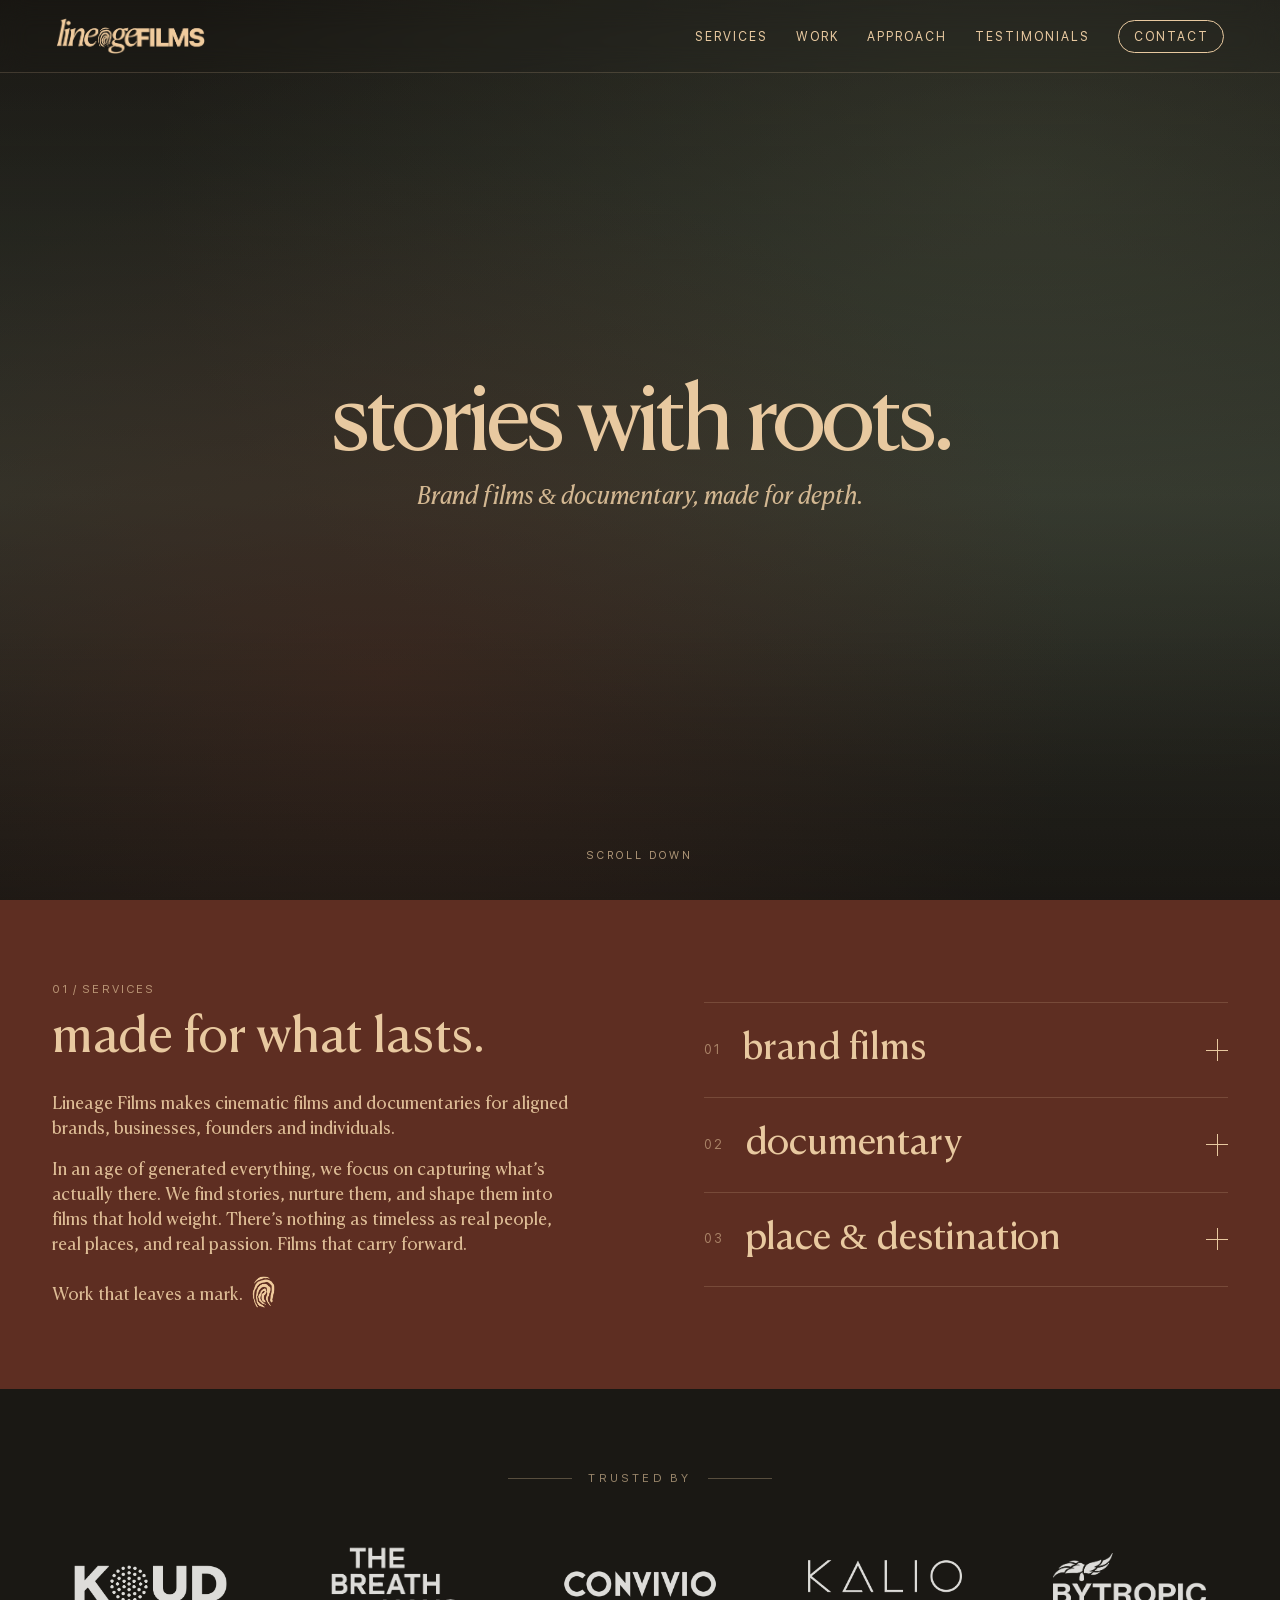
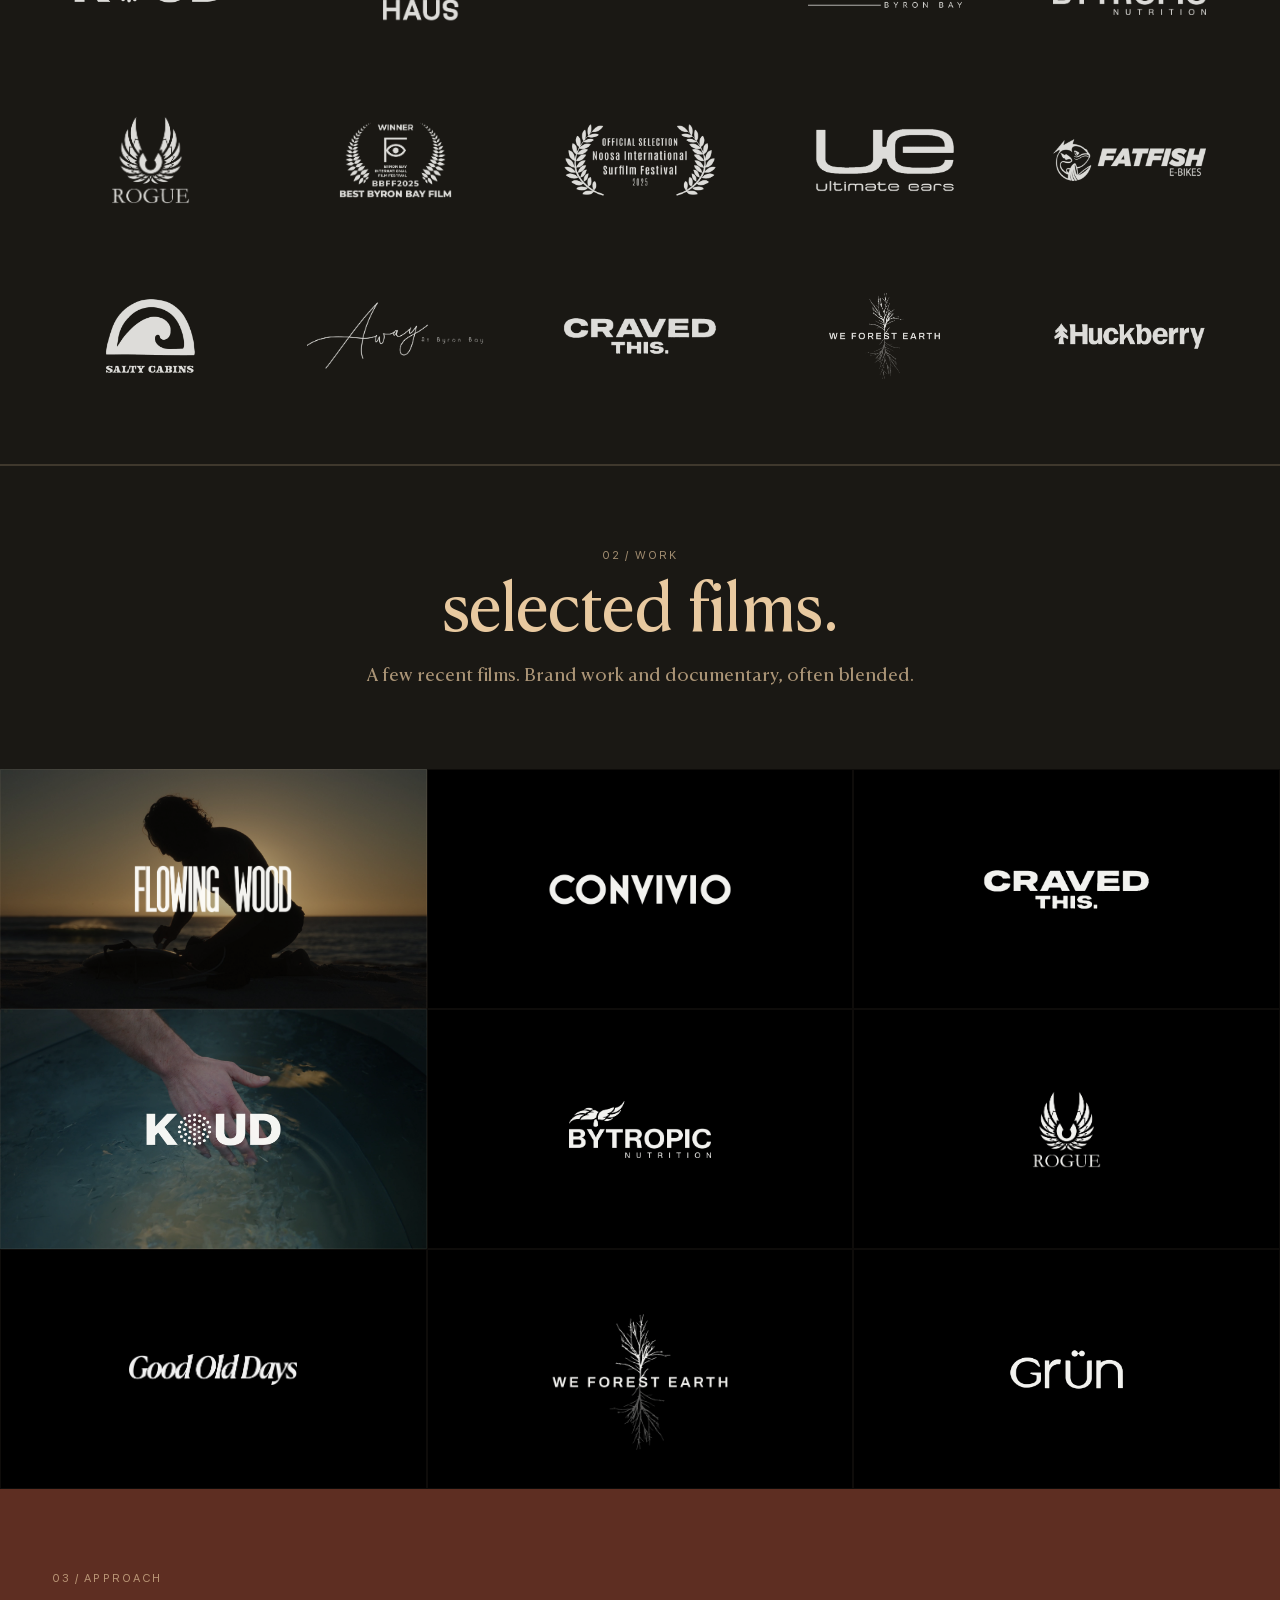
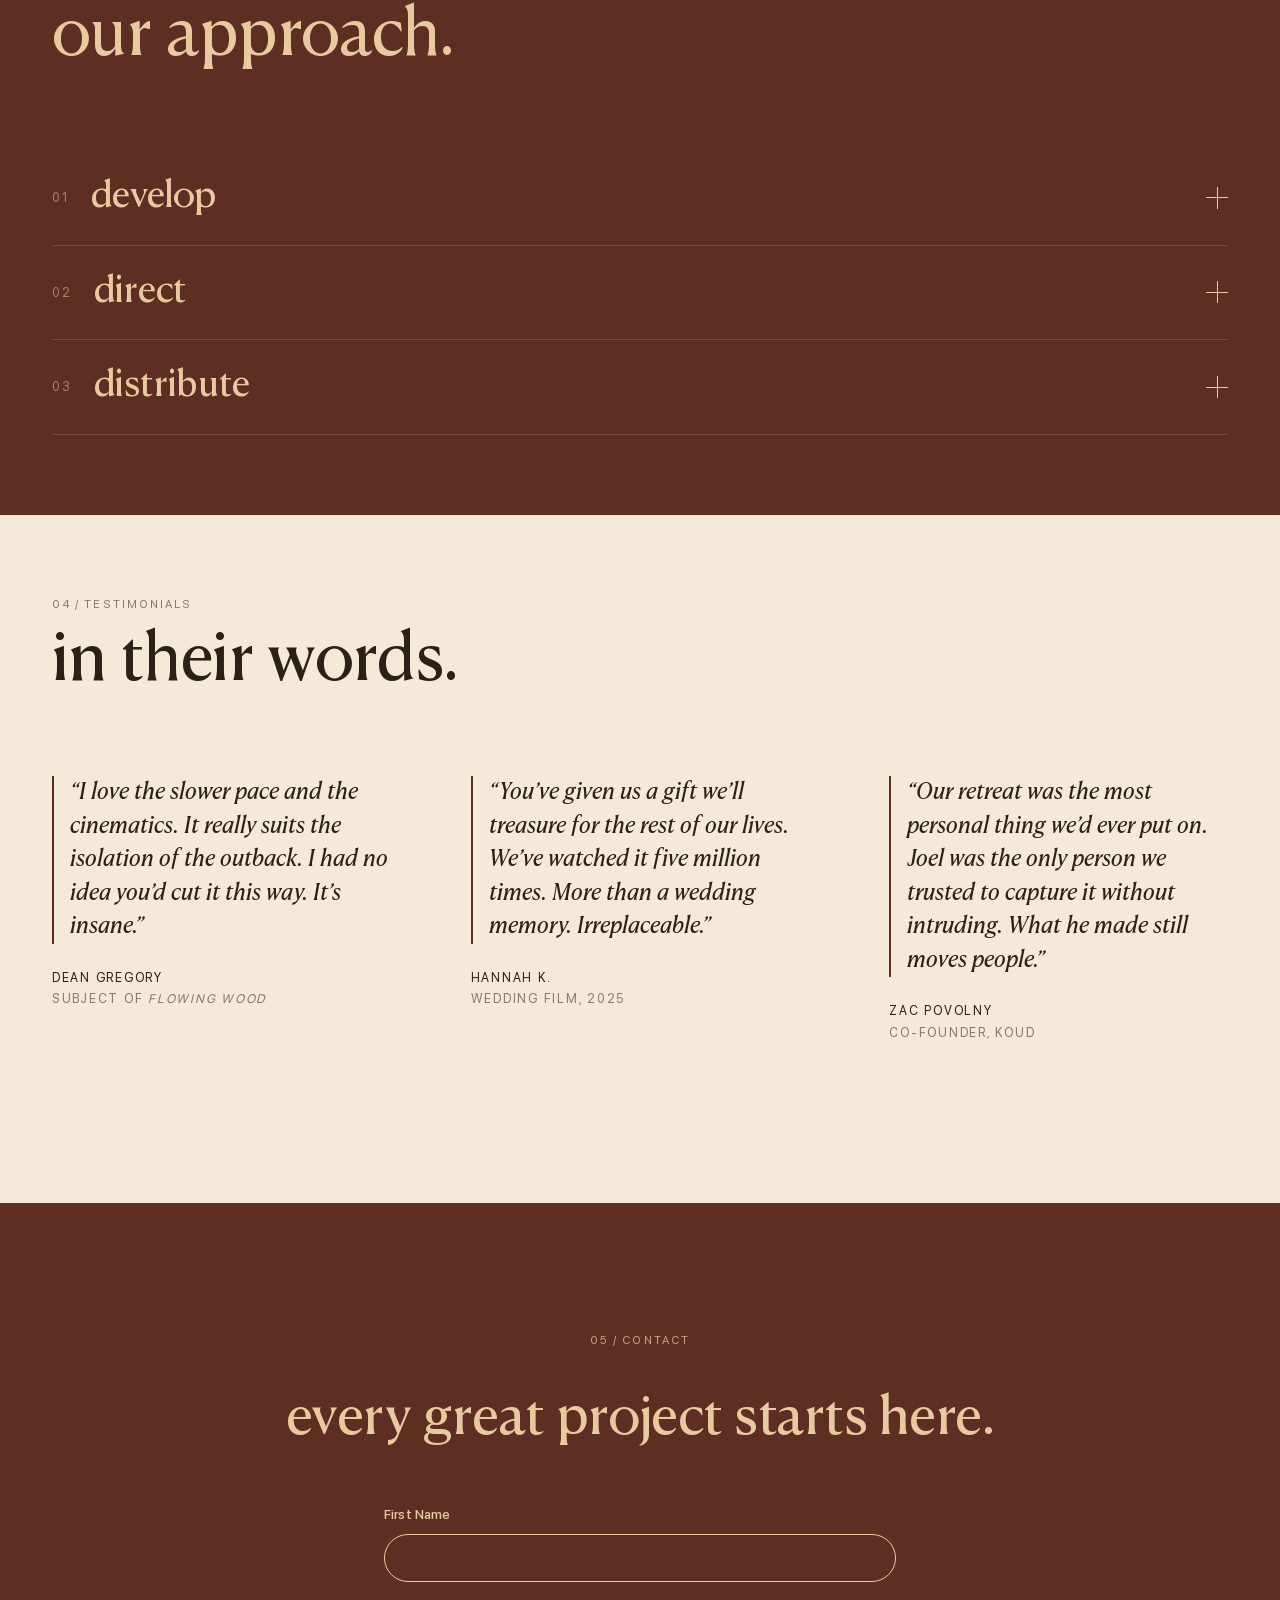
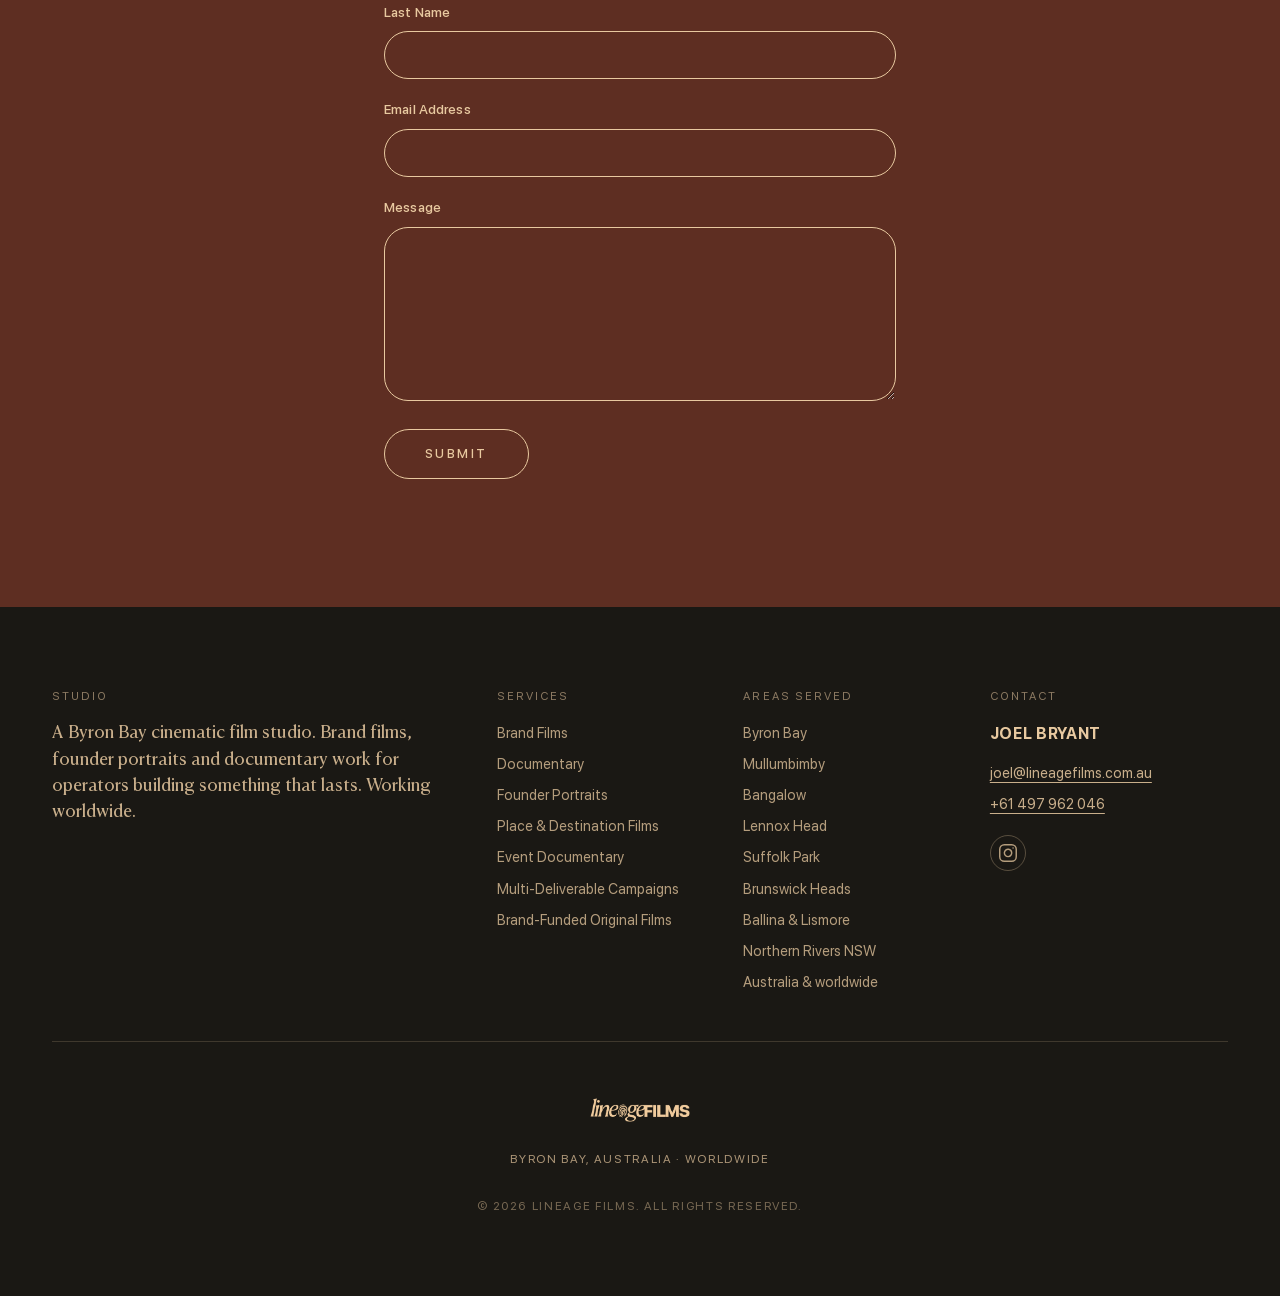
==== index.html @ 49834210 "Mobile: move Trusted band before Testimonials, drop one logo On mobile (<48rem) the Trusted band now" ====
<!doctype html>
<html lang="en">
  <head>
    <meta charset="utf-8" />
    <meta name="viewport" content="width=device-width, initial-scale=1, viewport-fit=cover" />
    <meta name="theme-color" content="#1F2A24" />

    <title>Byron Bay Brand Films &amp; Documentary | Lineage Films</title>
    <meta
      name="description"
      content="Lineage Films is a Byron Bay video production studio and film company crafting cinematic brand films, founder portraits and documentary work. Serving Byron Bay, Mullumbimby, Bangalow, Lennox Head, the Northern Rivers and worldwide."
    />
    <meta
      name="keywords"
      content="Byron Bay videographer, Byron Bay filmmaker, Byron Bay video production, Byron Bay film studio, brand films Byron Bay, documentary Byron Bay, Northern Rivers videographer, founder portrait videographer, cinematic brand films, video production Byron Bay"
    />
    <link rel="canonical" href="https://lineagefilms.com.au/" />

    <!-- Open Graph / social -->
    <meta property="og:type" content="website" />
    <meta property="og:site_name" content="Lineage Films" />
    <meta property="og:title" content="Byron Bay Brand Films &amp; Documentary | Lineage Films" />
    <meta
      property="og:description"
      content="A Byron Bay cinematic film studio. Brand films, founder portraits and documentary work for operators building something that lasts. Northern Rivers and worldwide."
    />
    <meta property="og:url" content="https://lineagefilms.com.au/" />
    <meta property="og:image" content="https://lineagefilms.com.au/public/images/og-image.jpg" />
    <meta property="og:locale" content="en_AU" />
    <meta name="twitter:card" content="summary_large_image" />
    <meta name="twitter:image" content="https://lineagefilms.com.au/public/images/og-image.jpg" />
    <meta name="twitter:title" content="Byron Bay Brand Films &amp; Documentary | Lineage Films" />
    <meta name="twitter:description" content="Cinematic brand films, founder portraits and documentary work. Byron Bay studio, working worldwide." />

    <meta name="author" content="Lineage Films" />
    <meta name="geo.region" content="AU-NSW" />
    <meta name="geo.placename" content="Byron Bay" />
    <meta name="geo.position" content="-28.6474;153.6020" />
    <meta name="ICBM" content="-28.6474, 153.6020" />

    <!-- Icons -->
    <link rel="icon" href="/public/Logo%20Light.png" type="image/png" sizes="any" />
    <link rel="apple-touch-icon" href="/public/Logo%20Light.png" />
    <!-- Fonts: Canela Text + SF Pro Display self-hosted in /public/fonts -->

    <link rel="stylesheet" href="/css/styles.css" />

    <!-- JSON-LD: Local business + Person + WebSite -->
    <script type="application/ld+json">
      {
        "@context": "https://schema.org",
        "@graph": [
          {
            "@type": ["LocalBusiness", "ProfessionalService"],
            "@id": "https://lineagefilms.com.au/#business",
            "name": "Lineage Films",
            "alternateName": ["Lineage", "Lineage Films Byron Bay"],
            "description": "Lineage Films is a Byron Bay cinematic film studio producing brand films, founder portraits and documentary work for regenerative, heritage and soulful operators. Serving Byron Bay, the Northern Rivers and clients worldwide.",
            "image": "https://lineagefilms.com.au/public/Proper%20Logo.png",
            "logo": "https://lineagefilms.com.au/public/Logo%20Light.png",
            "url": "https://lineagefilms.com.au/",
            "email": "hello@lineagefilms.com.au",
            "priceRange": "$$$",
            "currenciesAccepted": "AUD",
            "founder": {
              "@type": "Person",
              "name": "Joel Bryant",
              "url": "https://joelbryant.com.au",
              "jobTitle": "Founder & Director",
              "sameAs": ["https://www.instagram.com/joelbryant_"]
            },
            "address": {
              "@type": "PostalAddress",
              "addressLocality": "Byron Bay",
              "addressRegion": "NSW",
              "postalCode": "2481",
              "addressCountry": "AU"
            },
            "geo": {
              "@type": "GeoCoordinates",
              "latitude": -28.6474,
              "longitude": 153.6020
            },
            "areaServed": [
              { "@type": "City", "name": "Byron Bay" },
              { "@type": "City", "name": "Mullumbimby" },
              { "@type": "City", "name": "Bangalow" },
              { "@type": "City", "name": "Lennox Head" },
              { "@type": "City", "name": "Suffolk Park" },
              { "@type": "City", "name": "Brunswick Heads" },
              { "@type": "City", "name": "Ballina" },
              { "@type": "City", "name": "Lismore" },
              { "@type": "AdministrativeArea", "name": "Northern Rivers" },
              { "@type": "Country", "name": "Australia" },
              { "@type": "Place", "name": "Worldwide" }
            ],
            "knowsAbout": [
              "Brand films",
              "Documentary filmmaking",
              "Founder portraits",
              "Cinematic brand storytelling",
              "Heritage brand films",
              "Regenerative agriculture films",
              "Wellness and retreat films",
              "Conservation and climate films",
              "Event documentary",
              "Behind-the-scenes content",
              "Byron Bay video production"
            ],
            "hasOfferCatalog": {
              "@type": "OfferCatalog",
              "name": "Film services",
              "itemListElement": [
                {
                  "@type": "Offer",
                  "itemOffered": {
                    "@type": "Service",
                    "name": "Brand Films",
                    "description": "Hero films, campaign work and founder portraits for soulful premium brands."
                  }
                },
                {
                  "@type": "Offer",
                  "itemOffered": {
                    "@type": "Service",
                    "name": "Documentary",
                    "description": "Long-form storytelling and observational work for operators with stories worth holding."
                  }
                },
                {
                  "@type": "Offer",
                  "itemOffered": {
                    "@type": "Service",
                    "name": "Heritage & Provenance Films",
                    "description": "Multi-generational, place-based stories — the long line of the work, on film."
                  }
                }
              ]
            },
            "sameAs": [
              "https://www.instagram.com/joelbryant_"
            ]
          },
          {
            "@type": "WebSite",
            "@id": "https://lineagefilms.com.au/#website",
            "url": "https://lineagefilms.com.au/",
            "name": "Lineage Films",
            "publisher": { "@id": "https://lineagefilms.com.au/#business" },
            "inLanguage": "en-AU"
          }
        ]
      }
    </script>
  </head>
  <body>
    <!-- ============================================================
         HEADER (fixed) — logo top-left, nav top-right
         ============================================================ -->
    <header class="site-header" data-header>
      <a href="#top" class="site-header__logo" aria-label="Lineage Films — home">
        <img
          src="/public/Proper%20Logo.png"
          alt="Lineage Films"
        />
      </a>

      <button
        class="site-header__toggle"
        type="button"
        aria-expanded="false"
        aria-controls="primary-nav"
        data-nav-toggle
      >
        <span class="sr-only">Menu</span>
        <span class="site-header__toggle-bar" aria-hidden="true"></span>
        <span class="site-header__toggle-bar" aria-hidden="true"></span>
      </button>

      <nav id="primary-nav" class="site-nav" data-nav>
        <ul>
          <li><a href="#services">Services</a></li>
          <li><a href="#work">Work</a></li>
          <li><a href="#approach">Approach</a></li>
          <li><a href="#testimonials">Testimonials</a></li>
          <li><a href="#contact" class="site-nav__cta">Contact</a></li>
        </ul>
      </nav>
    </header>

    <main id="top">
      <!-- ============================================================
           1. HERO — full-viewport video background
           ============================================================ -->
      <section class="hero" aria-labelledby="hero-heading">
        <div class="hero__media" aria-hidden="true">
          <!-- Gradient sits behind the iframe as a fallback while it loads
               (and if it fails). -->
          <div class="hero__gradient"></div>

          <div class="hero__video-wrap">
            <iframe
              class="hero__video"
              src="https://player.vimeo.com/video/1037171037?background=1&autoplay=1&loop=1&muted=1&autopause=0&controls=0&dnt=1"
              title="Lineage Films reel"
              frameborder="0"
              allow="autoplay; fullscreen; picture-in-picture"
              allowfullscreen
              loading="eager"
              tabindex="-1"
            ></iframe>
          </div>
        </div>

        <div class="hero__inner">
          <h1 id="hero-heading" class="hero__headline">stories with roots.</h1>
          <p class="hero__subline">
            <em>Brand films &amp; documentary, made for depth.</em>
          </p>
        </div>

        <a href="#services" class="hero__scroll" aria-label="Scroll to next section">
          <span class="hero__scroll-label">Scroll Down</span>
        </a>
      </section>

      <!-- ============================================================
           2. ABOUT / APPROACH — Deep Forest bg, Bone text
           ============================================================ -->
      <section id="services" class="approach" aria-labelledby="services-heading">
        <div class="container approach__grid">
          <div class="approach__intro">
            <p class="section-label">01 / Services</p>
            <h2 id="services-heading" class="section-heading">
              made for what lasts.
            </h2>
            <p class="approach__manifesto">
              Lineage Films makes cinematic films and documentaries for
              aligned brands, businesses, founders and individuals.
            </p>
            <p class="approach__manifesto">
              In an age of generated everything, we focus on capturing
              what&rsquo;s actually there. We find stories, nurture them, and
              shape them into films that hold weight. There&rsquo;s nothing as
              timeless as real people, real places, and real passion. Films
              that carry forward.
            </p>
            <p class="approach__manifesto approach__manifesto--coda">
              Work that leaves a mark.<img
                class="manifesto__mark"
                src="/public/Logo%20Light.png"
                alt=""
                aria-hidden="true"
              />
            </p>
          </div>

          <div class="approach__pillars">
            <details class="pillar" data-pillar>
              <summary class="pillar__summary">
                <span class="pillar__index">01</span>
                <span class="pillar__title">Brand Films</span>
                <span class="pillar__icon" aria-hidden="true"></span>
              </summary>
              <div class="pillar__body">
                <p>
                  <em>Cinematic anchors.</em> Hero films, campaign work, and
                  founder portraits for soulful premium brands.
                </p>
              </div>
            </details>

            <details class="pillar" data-pillar>
              <summary class="pillar__summary">
                <span class="pillar__index">02</span>
                <span class="pillar__title">Documentary</span>
                <span class="pillar__icon" aria-hidden="true"></span>
              </summary>
              <div class="pillar__body">
                <p>
                  <em>Long-form, observational.</em> Long-form storytelling
                  and observational work for operators with stories worth
                  holding.
                </p>
              </div>
            </details>

            <details class="pillar" data-pillar>
              <summary class="pillar__summary">
                <span class="pillar__index">03</span>
                <span class="pillar__title">Place &amp; Destination</span>
                <span class="pillar__icon" aria-hidden="true"></span>
              </summary>
              <div class="pillar__body">
                <p>
                  <em>A sense of place.</em> Films for retreats, lodges,
                  hotels and venues &mdash; capturing the texture of a
                  space and the people who hold it.
                </p>
              </div>
            </details>
          </div>
        </div>
      </section>

      <!-- ============================================================
           2b. TRUSTED BY — client / partner logo band
           ============================================================ -->
      <section
        id="trusted"
        class="trusted"
        aria-labelledby="trusted-heading"
      >
        <div class="container trusted__inner">
          <p id="trusted-heading" class="trusted__label">Trusted by</p>

          <ul class="trusted__grid" aria-label="Selected clients and partners">
            <li><img src="/public/images/logos/Koud.png" alt="Koud" loading="lazy" decoding="async" /></li>
            <li><img src="/public/images/logos/The Breath Haus.png" alt="The Breath Haus" loading="lazy" decoding="async" /></li>
            <li><img src="/public/images/logos/Convivio.png" alt="Convivio" loading="lazy" decoding="async" /></li>
            <li><img src="/public/images/logos/Kalio.png" alt="Kalio" loading="lazy" decoding="async" /></li>
            <li><img src="/public/images/logos/Bytropic.png" alt="Bytropic" loading="lazy" decoding="async" /></li>
            <li><img src="/public/images/logos/Rogue.png" alt="Rogue Watches" loading="lazy" decoding="async" /></li>
            <li><img src="/public/images/logos/Byron Bay Film Festival.png" alt="Byron Bay Film Festival" loading="lazy" decoding="async" /></li>
            <li class="trusted__hide-mobile"><img src="/public/images/logos/Noosa Film Festival.png" alt="Noosa Film Festival" loading="lazy" decoding="async" /></li>
            <li><img src="/public/images/logos/Ultimate Ears.png" alt="Ultimate Ears" loading="lazy" decoding="async" /></li>
            <li><img src="/public/images/logos/Fat Fish Bikes.png" alt="Fat Fish Bikes" loading="lazy" decoding="async" /></li>
            <li><img src="/public/images/logos/Salty Cabins.png" alt="Salty Cabins" loading="lazy" decoding="async" /></li>
            <li><img src="/public/images/logos/Away at Byron Bay.png" alt="Away at Byron Bay" loading="lazy" decoding="async" /></li>
            <li><img src="/public/images/logos/Craved This.png" alt="Craved This" loading="lazy" decoding="async" /></li>
            <li><img src="/public/images/logos/We Forest Earth.png" alt="We Forest Earth" loading="lazy" decoding="async" /></li>
            <li><img src="/public/images/logos/Huckberry.png" alt="Huckberry" loading="lazy" decoding="async" /></li>
          </ul>
        </div>
      </section>

      <!-- ============================================================
           3. WORK / PROJECTS — six-card grid (placeholders)
           ============================================================ -->
      <section id="work" class="work" aria-labelledby="work-heading">
        <div class="container">
          <header class="section-header section-header--with-intro">
            <p class="section-label">02 / Work</p>
            <h2 id="work-heading" class="section-heading">selected films.</h2>
            <p class="section-header__intro">
              A few recent films. Brand work and documentary, often
              blended.
            </p>
          </header>
        </div>

        <ul class="work__grid">
            <!-- 1. Flowing Wood — Lineage original -->
            <li class="work-card">
              <a
                class="work-card__tile work-card__tile--has-still"
                href="/work/flowing-wood.html"
                data-preview="https://vimeo.com/1194594095"
                aria-label="View Flowing Wood"
              >
                <img
                  class="work-card__still"
                  src="/public/images/work/Flowing Wood.jpg"
                  alt=""
                  loading="lazy"
                  decoding="async"
                />
                <span class="work-card__brand">
                  <img src="/public/images/logos/Flowing Wood.png" alt="Flowing Wood" />
                </span>
              </a>
            </li>

            <!-- 2. Convivio × Kalio -->
            <li class="work-card">
              <a
                class="work-card__tile work-card__tile--has-still"
                href="/work/convivio-kalio.html"
                data-preview="https://vimeo.com/1194561249"
                aria-label="View Convivio × Kalio"
              >
                <img
                  class="work-card__still"
                  src="/public/images/work/Convivio x Kalio.jpg"
                  alt=""
                  loading="lazy"
                  decoding="async"
                />
                <span class="work-card__brand">
                  <img src="/public/images/logos/Convivio.png" alt="Convivio" />
                </span>
              </a>
            </li>

            <!-- 3. Craved This -->
            <li class="work-card">
              <a
                class="work-card__tile work-card__tile--has-still"
                href="/work/craved-this.html"
                data-preview="https://vimeo.com/1194591215"
                aria-label="View Craved This"
              >
                <img
                  class="work-card__still"
                  src="/public/images/frames/craved-this/07.jpg"
                  alt=""
                  loading="lazy"
                  decoding="async"
                />
                <span class="work-card__brand">
                  <img src="/public/images/logos/Craved This.png" alt="Craved This" />
                </span>
              </a>
            </li>

            <!-- 4. Koud × The Breath Haus -->
            <li class="work-card">
              <a
                class="work-card__tile work-card__tile--has-still"
                href="/work/koud-the-breath-haus.html"
                data-preview="https://vimeo.com/1194597225"
                aria-label="View Koud × The Breath Haus"
              >
                <img
                  class="work-card__still"
                  src="/public/images/work/Koud x The Breath Haus.jpg"
                  alt=""
                  loading="lazy"
                  decoding="async"
                />
                <span class="work-card__brand">
                  <img src="/public/images/logos/Koud.png" alt="Koud" />
                </span>
              </a>
            </li>

            <!-- 5. Bytropic Nutrition (still + GIF preview on hover) -->
            <li class="work-card">
              <a
                class="work-card__tile work-card__tile--has-still"
                href="/work/bytropic-nutrition.html"
                data-preview="https://vimeo.com/1194555277"
                aria-label="View Bytropic Nutrition"
              >
                <img
                  class="work-card__still"
                  src="/public/images/work/Bytropic Nutrition.jpg"
                  alt=""
                  loading="lazy"
                  decoding="async"
                />
                <span class="work-card__brand">
                  <img src="/public/images/logos/Bytropic.png" alt="Bytropic" />
                </span>
              </a>
            </li>

            <!-- 6. Rogue Watches (still + GIF preview on hover) -->
            <li class="work-card">
              <a
                class="work-card__tile work-card__tile--has-still"
                href="/work/rogue-watches.html"
                data-preview="https://vimeo.com/1194572898"
                aria-label="View Rogue Watches"
              >
                <img
                  class="work-card__still"
                  src="/public/images/work/Rogue Watches.jpg"
                  alt=""
                  loading="lazy"
                  decoding="async"
                />
                <span class="work-card__brand">
                  <img src="/public/images/logos/Rogue.png" alt="Rogue Watches" />
                </span>
              </a>
            </li>

            <!-- 7. Good Old Days -->
            <li class="work-card">
              <a
                class="work-card__tile work-card__tile--has-still"
                href="/work/good-old-days.html"
                data-preview="https://vimeo.com/1194600666"
                aria-label="View Good Old Days"
              >
                <img
                  class="work-card__still"
                  src="/public/images/work/Good Old Days.jpg"
                  alt=""
                  loading="lazy"
                  decoding="async"
                />
                <span class="work-card__brand">
                  <img src="/public/images/logos/Good Old Days.png" alt="Good Old Days" />
                </span>
              </a>
            </li>

            <!-- 8. We Forest Earth — film not ready yet; clicks disabled, no hover preview -->
            <li class="work-card">
              <a
                class="work-card__tile work-card__tile--has-still"
                aria-label="We Forest Earth (coming soon)"
              >
                <img
                  class="work-card__still"
                  src="/public/images/work/We Forest Earth.jpg"
                  alt=""
                  loading="lazy"
                  decoding="async"
                />
                <span class="work-card__brand">
                  <img src="/public/images/logos/We Forest Earth.png" alt="We Forest Earth" />
                </span>
              </a>
            </li>

            <!-- 9. Grun Resort — coming soon, no hover preview, no click -->
            <li class="work-card">
              <a
                class="work-card__tile work-card__tile--has-still"
                aria-label="Grun Resort (coming soon)"
              >
                <img
                  class="work-card__still"
                  src="/public/images/work/Grun Resort.jpg"
                  alt=""
                  loading="lazy"
                  decoding="async"
                />
                <span class="work-card__brand">
                  <img src="/public/images/logos/Grun Resort.png" alt="Grun Resort" />
                </span>
              </a>
            </li>
          </ul>
      </section>

      <!-- ============================================================
           4. PROCESS — three-step accordion (Develop / Direct / Distribute)
           ============================================================ -->
      <section id="approach" class="process" aria-labelledby="approach-heading">
        <div class="container">
          <header class="section-header">
            <p class="section-label">03 / Approach</p>
            <h2 id="approach-heading" class="section-heading">
              our approach.
            </h2>
          </header>

          <div class="process__pillars">
            <details class="pillar" data-pillar>
              <summary class="pillar__summary">
                <span class="pillar__index">01</span>
                <span class="pillar__title">Develop</span>
                <span class="pillar__icon" aria-hidden="true"></span>
              </summary>
              <div class="pillar__body">
                <p>
                  Story development, treatment, casting, scheduling and
                  campaign strategy. The decisions made before a camera
                  rolls shape everything that follows.
                </p>
              </div>
            </details>

            <details class="pillar" data-pillar>
              <summary class="pillar__summary">
                <span class="pillar__index">02</span>
                <span class="pillar__title">Direct</span>
                <span class="pillar__icon" aria-hidden="true"></span>
              </summary>
              <div class="pillar__body">
                <p>
                  Direction, cinematography, sound and lighting through
                  to editing, colour and sound design. Embedded with the
                  work, end to end.
                </p>
              </div>
            </details>

            <details class="pillar" data-pillar>
              <summary class="pillar__summary">
                <span class="pillar__index">03</span>
                <span class="pillar__title">Distribute</span>
                <span class="pillar__icon" aria-hidden="true"></span>
              </summary>
              <div class="pillar__body">
                <p>
                  Cut-downs, formats, content optimisation, community
                  engagement and ongoing repurposing &mdash; the long
                  tail that compounds.
                </p>
              </div>
            </details>
          </div>
        </div>
      </section>

      <!-- ============================================================
           5. TESTIMONIALS
           ============================================================ -->
      <section
        id="testimonials"
        class="testimonials"
        aria-labelledby="testimonials-heading"
      >
        <div class="container">
          <header class="section-header">
            <p class="section-label">04 / Testimonials</p>
            <h2 id="testimonials-heading" class="section-heading">
              in their words.
            </h2>
          </header>

          <ul class="testimonials__grid">
            <li class="testimonial">
              <blockquote class="testimonial__quote">
                &ldquo;I love the slower pace and the cinematics. It really
                suits the isolation of the outback. I had no idea you&rsquo;d
                cut it this way. It&rsquo;s insane.&rdquo;
              </blockquote>
              <p class="testimonial__attr">
                <span class="testimonial__name">Dean Gregory</span>
                <span class="testimonial__role">Subject of <em>Flowing Wood</em></span>
              </p>
            </li>
            <!-- PLACEHOLDER NAME: replace 'Hannah K.' with the real
                 client's name once permission is granted. Quote is real
                 (tightened from a longer text message thank-you). -->
            <li class="testimonial">
              <blockquote class="testimonial__quote">
                &ldquo;You&rsquo;ve given us a gift we&rsquo;ll treasure
                for the rest of our lives. We&rsquo;ve watched it five
                million times. More than a wedding memory.
                Irreplaceable.&rdquo;
              </blockquote>
              <p class="testimonial__attr">
                <span class="testimonial__name">Hannah K.</span>
                <span class="testimonial__role">Wedding Film, 2025</span>
              </p>
            </li>
            <li class="testimonial">
              <blockquote class="testimonial__quote">
                &ldquo;Our retreat was the most personal thing we&rsquo;d
                ever put on. Joel was the only person we trusted to capture
                it without intruding. What he made still moves people.&rdquo;
              </blockquote>
              <p class="testimonial__attr">
                <span class="testimonial__name">Zac Povolny</span>
                <span class="testimonial__role">Co-Founder, Koud</span>
              </p>
            </li>
          </ul>
        </div>
      </section>

      <!-- ============================================================
           7. CONTACT / CTA — Heartwood bg
           ============================================================ -->
      <section id="contact" class="contact" aria-labelledby="contact-heading">
        <div class="container contact__inner">
          <p class="section-label section-label--on-rust">05 / Contact</p>
          <h2 id="contact-heading" class="contact__headline">
            every great project starts here.
          </h2>

          <!--
            Form submissions are handled by Formsubmit.co. First time you
            submit the form, Formsubmit sends a verification email to the
            target address — click the link in that email to activate.
            From then on, every submission lands in joel@lineagefilms.com.au.
            To change the target email, update the action URL below.
          -->
          <form
            class="contact__form"
            action="https://formsubmit.co/joel@lineagefilms.com.au"
            method="POST"
            novalidate
          >
            <!-- Hidden config fields for Formsubmit -->
            <input type="hidden" name="_subject" value="New enquiry from lineagefilms.com.au" />
            <input type="hidden" name="_captcha" value="true" />
            <input type="hidden" name="_template" value="table" />
            <!-- Honeypot for bots -->
            <input type="text" name="_honey" style="display:none" tabindex="-1" autocomplete="off" />

            <div class="contact__field">
              <label for="contact-firstname">First Name</label>
              <input type="text" id="contact-firstname" name="firstname" required autocomplete="given-name" />
            </div>

            <div class="contact__field">
              <label for="contact-lastname">Last Name</label>
              <input type="text" id="contact-lastname" name="lastname" required autocomplete="family-name" />
            </div>

            <div class="contact__field">
              <label for="contact-email">Email Address</label>
              <input type="email" id="contact-email" name="email" required autocomplete="email" />
            </div>

            <div class="contact__field">
              <label for="contact-message">Message</label>
              <textarea id="contact-message" name="message" rows="6" required></textarea>
            </div>

            <button type="submit" class="contact__submit">Submit</button>
          </form>

          <!-- Shown after a successful submission (toggled by JS) -->
          <div class="contact__success" hidden role="status">
            <p class="contact__success-title">Thanks &mdash; that&rsquo;s landed.</p>
            <p class="contact__success-body">
              We&rsquo;ll be in touch soon. In the meantime, feel free to
              follow along on Instagram. ;)
            </p>
          </div>
        </div>
      </section>
    </main>

    <!-- ============================================================
         9. FOOTER
         ============================================================ -->
    <footer class="site-footer">
      <div class="container site-footer__inner">
        <!-- Studio block: about + services + areas served (sitemap-style) -->
        <div class="site-footer__studio">
          <div class="site-footer__about">
            <p class="site-footer__about-label">Studio</p>
            <p>
              A Byron Bay cinematic film studio. Brand films, founder
              portraits and documentary work for operators building
              something that lasts. Working worldwide.
            </p>
          </div>

          <div class="site-footer__col">
            <p class="site-footer__col-label">Services</p>
            <ul>
              <li>Brand Films</li>
              <li>Documentary</li>
              <li>Founder Portraits</li>
              <li>Place &amp; Destination Films</li>
              <li>Event Documentary</li>
              <li>Multi-Deliverable Campaigns</li>
              <li>Brand-Funded Original Films</li>
            </ul>
          </div>

          <div class="site-footer__col">
            <p class="site-footer__col-label">Areas served</p>
            <ul>
              <li>Byron Bay</li>
              <li>Mullumbimby</li>
              <li>Bangalow</li>
              <li>Lennox Head</li>
              <li>Suffolk Park</li>
              <li>Brunswick Heads</li>
              <li>Ballina &amp; Lismore</li>
              <li>Northern Rivers NSW</li>
              <li>Australia &amp; worldwide</li>
            </ul>
          </div>

          <div class="site-footer__col site-footer__contact">
            <p class="site-footer__col-label">Contact</p>
            <p class="site-footer__name">Joel Bryant</p>
            <ul class="site-footer__contact-list">
              <li>
                <a href="mailto:joel@lineagefilms.com.au">joel@lineagefilms.com.au</a>
              </li>
              <li>
                <a href="tel:+61497962046">+61 497 962 046</a>
              </li>
            </ul>
            <a
              class="site-footer__social"
              href="https://www.instagram.com/lineagefilms"
              rel="noopener"
              aria-label="Lineage Films on Instagram"
            >
              <svg viewBox="0 0 24 24" fill="none" stroke="currentColor" stroke-width="1.6" stroke-linecap="round" stroke-linejoin="round" aria-hidden="true" width="22" height="22">
                <rect x="3" y="3" width="18" height="18" rx="5" ry="5"/>
                <path d="M16 11.37A4 4 0 1 1 12.63 8 4 4 0 0 1 16 11.37z"/>
                <line x1="17.5" y1="6.5" x2="17.51" y2="6.5"/>
              </svg>
            </a>
          </div>
        </div>

        <!-- Bottom row: brand + copyright -->
        <div class="site-footer__brand">
          <img
            src="/public/Proper%20Logo.png"
            alt="Lineage Films — Byron Bay film studio"
          />
        </div>

        <p class="site-footer__meta">
          Byron Bay, Australia &middot; Worldwide
        </p>

        <p class="site-footer__copy">
          &copy; <span data-year>2026</span> Lineage Films. All rights reserved.
        </p>
      </div>
    </footer>

    <script src="/js/main.js" defer></script>
  </body>
</html>
---- css/styles.css ----
/* =============================================================
   Lineage Films — styles.css
   Mobile-first. Custom CSS, no framework.
   ============================================================= */

/* -------------------------------------------------------------
   0. Brand typefaces — self-hosted
   Canela Text (serif headlines) + SF Pro Display (sans body/nav)
   ------------------------------------------------------------- */
@font-face {
  font-family: "Canela Text";
  src: url("/public/fonts/CanelaText-Regular.woff2") format("woff2");
  font-weight: 400;
  font-style: normal;
  font-display: swap;
}

@font-face {
  font-family: "Canela Text";
  src: url("/public/fonts/CanelaText-RegularItalic.woff2") format("woff2");
  font-weight: 400;
  font-style: italic;
  font-display: swap;
}

@font-face {
  font-family: "Canela Text";
  src: url("/public/fonts/CanelaText-Medium.woff2") format("woff2");
  font-weight: 500;
  font-style: normal;
  font-display: swap;
}

@font-face {
  font-family: "Canela Text";
  src: url("/public/fonts/CanelaText-MediumItalic.woff2") format("woff2");
  font-weight: 500;
  font-style: italic;
  font-display: swap;
}

@font-face {
  font-family: "SF Pro Display";
  src: url("/public/fonts/SFProDisplay-Regular.woff2") format("woff2");
  font-weight: 400;
  font-style: normal;
  font-display: swap;
}

@font-face {
  font-family: "SF Pro Display";
  src: url("/public/fonts/SFProDisplay-Medium.woff2") format("woff2");
  font-weight: 500;
  font-style: normal;
  font-display: swap;
}

@font-face {
  font-family: "SF Pro Display";
  src: url("/public/fonts/SFProDisplay-Semibold.woff2") format("woff2");
  font-weight: 600;
  font-style: normal;
  font-display: swap;
}

@font-face {
  font-family: "SF Pro Display";
  src: url("/public/fonts/SFProDisplay-Bold.woff2") format("woff2");
  font-weight: 700;
  font-style: normal;
  font-display: swap;
}

/* -------------------------------------------------------------
   1. Tokens — colours, type, spacing
   ------------------------------------------------------------- */
:root {
  /* Brand palette — sampled from logo, see README */
  --heartwood: #5e2e22; /* primary warm — CTA, brand signature surface */
  --tallow:    #e8c9a0; /* primary light — text on dark, the mark */
  --parchment: #f3eada; /* page surface — light sections */
  --loam:      #1a1814; /* deep — hero, footer, near-black with brown undertone */
  --bracken:   #3d4438; /* forest — Approach, Services, warmer than blue-green */
  --moss:      #6f7a5e; /* accent — hover, supporting graphics */
  --smoke:     #857a6d; /* body copy on parchment */

  /* Legacy aliases — existing rules read these names */
  --deep-forest:    var(--bracken);
  --heartwood-rust: var(--heartwood);
  --bone:           var(--tallow);
  --bone-soft:      var(--parchment);
  --near-black:     var(--loam);

  /* Semantic */
  --bg: var(--parchment);
  --bg-dark: var(--bracken);
  --bg-accent: var(--heartwood);
  --text: #2a2218; /* warm near-black for body on parchment */
  --text-muted: var(--smoke);
  --text-on-dark: var(--tallow);
  --rule: rgba(42, 34, 24, 0.12);
  --rule-on-dark: rgba(232, 201, 160, 0.18);

  /* Typography */
  --font-serif: "Canela Text", "Cormorant Garamond", Georgia, "Times New Roman",
    serif;
  --font-sans: "SF Pro Display", -apple-system, BlinkMacSystemFont, "Inter",
    "Segoe UI", Roboto, sans-serif;
  /* "mono" labels now use the same SF Pro Display as body. Wide tracking on
     each label rule gives them their editorial-caps presence. */
  --font-mono: "SF Pro Display", -apple-system, BlinkMacSystemFont, "Inter",
    "Segoe UI", Roboto, sans-serif;

  /* Scale (clamped) */
  --fs-eyebrow: 0.72rem;       /* mono labels */
  --fs-body: 1.0625rem;        /* 17px */
  --fs-body-lg: 1.1875rem;
  --fs-h2: clamp(2.25rem, 5.5vw, 4rem);
  --fs-h3: clamp(1.5rem, 2.4vw, 2rem);
  --fs-hero: clamp(2.5rem, 8vw, 5.5rem);
  --fs-hero-sub: clamp(1.125rem, 2.2vw, 1.5rem);

  /* Spacing */
  --space-xs: 0.5rem;
  --space-sm: 1rem;
  --space-md: 1.75rem;
  --space-lg: 3rem;
  --space-xl: 5rem;
  --space-2xl: 8rem;

  /* Layout */
  --container-max: 78rem;
  --container-pad: 1.25rem;
  --header-h: 4.5rem;

  /* Motion */
  --ease: cubic-bezier(0.22, 1, 0.36, 1);
}

@media (min-width: 48rem) {
  :root {
    --container-pad: 2.25rem;
    --header-h: 5rem;
  }
}

/* -------------------------------------------------------------
   2. Reset / base
   ------------------------------------------------------------- */
*,
*::before,
*::after {
  box-sizing: border-box;
}

html {
  -webkit-text-size-adjust: 100%;
  scroll-behavior: smooth;
  /* Anchor jumps land below the fixed header instead of under it */
  scroll-padding-top: var(--header-h);
}

@media (prefers-reduced-motion: reduce) {
  html { scroll-behavior: auto; }
  *, *::before, *::after {
    animation-duration: 0.001ms !important;
    transition-duration: 0.001ms !important;
  }
}

body {
  margin: 0;
  background: var(--bg);
  color: var(--text);
  font-family: var(--font-sans);
  font-size: var(--fs-body);
  line-height: 1.6;
  -webkit-font-smoothing: antialiased;
  -moz-osx-font-smoothing: grayscale;
  text-rendering: optimizeLegibility;
}

img,
video,
svg {
  max-width: 100%;
  display: block;
  height: auto;
}

a {
  color: inherit;
  text-decoration: none;
}

a:hover,
a:focus-visible {
  text-decoration: underline;
  text-underline-offset: 0.25em;
  text-decoration-thickness: 1px;
}

:focus-visible {
  outline: 2px solid var(--heartwood-rust);
  outline-offset: 3px;
}

button {
  font: inherit;
  color: inherit;
  background: none;
  border: 0;
  cursor: pointer;
}

ul,
ol {
  margin: 0;
  padding: 0;
  list-style: none;
}

h1, h2, h3, h4 {
  margin: 0;
  font-family: var(--font-serif);
  font-weight: 500;
  letter-spacing: -0.005em;
  line-height: 1.05;
}

p { margin: 0; }

.sr-only {
  position: absolute;
  width: 1px;
  height: 1px;
  padding: 0;
  margin: -1px;
  overflow: hidden;
  clip: rect(0 0 0 0);
  white-space: nowrap;
  border: 0;
}

/* -------------------------------------------------------------
   3. Shared section primitives
   ------------------------------------------------------------- */
.container {
  width: 100%;
  max-width: var(--container-max);
  margin-inline: auto;
  padding-inline: var(--container-pad);
}

.section-label {
  font-family: var(--font-mono);
  font-size: var(--fs-eyebrow);
  letter-spacing: 0.18em;
  text-transform: uppercase;
  color: var(--smoke);
  margin-bottom: var(--space-sm);
}

.section-label--centered { text-align: center; }
.section-label--on-rust  { color: rgba(232, 201, 160, 0.75); }

.section-heading {
  font-size: var(--fs-h2);
  font-weight: 400;
  text-transform: lowercase;
  letter-spacing: -0.01em;
}

.section-heading--centered { text-align: center; }

.section-header {
  margin-bottom: var(--space-lg);
}

.section-header__intro {
  font-family: var(--font-serif);
  font-size: clamp(1.0625rem, 1.4vw, 1.25rem);
  line-height: 1.45;
  color: var(--smoke);
  margin-top: var(--space-sm);
  max-width: 36rem;
}

@media (min-width: 48rem) {
  .section-header { margin-bottom: var(--space-xl); }
}

/* -------------------------------------------------------------
   4. Header / navigation
   ------------------------------------------------------------- */
.site-header {
  position: fixed;
  top: 0;
  left: 0;
  right: 0;
  z-index: 50;
  display: flex;
  align-items: center;
  justify-content: space-between;
  gap: var(--space-md);
  padding: 1rem 1.5rem;
  background: rgba(26, 24, 20, 0.06);
  backdrop-filter: blur(14px);
  -webkit-backdrop-filter: blur(14px);
  color: var(--bone);
  transition: background 300ms var(--ease), color 300ms var(--ease),
    border-color 300ms var(--ease);
  border-bottom: 1px solid var(--rule-on-dark);
}

@media (min-width: 48rem) {
  .site-header { padding: 1.125rem 3.5rem; }
}

.site-header.is-scrolled {
  background: rgba(26, 24, 20, 0.92);
  backdrop-filter: blur(10px);
  -webkit-backdrop-filter: blur(10px);
  border-bottom-color: var(--rule-on-dark);
}

.site-header__logo {
  display: inline-flex;
  align-items: center;
  line-height: 0;
}

.site-header__logo img {
  height: 1.75rem;
  width: auto;
  display: block;
}

@media (min-width: 48rem) {
  .site-header__logo img { height: 2.25rem; }
}

.site-nav ul {
  display: flex;
  align-items: center;
  gap: 1.75rem;
}

.site-nav a {
  font-family: var(--font-mono);
  font-size: 0.78rem;
  letter-spacing: 0.16em;
  text-transform: uppercase;
}

.site-nav__cta {
  padding: 0.5rem 0.9rem;
  border: 1px solid currentColor;
  border-radius: 999px;
}

.site-nav__cta:hover,
.site-nav__cta:focus-visible {
  text-decoration: none;
  background: var(--heartwood-rust);
  border-color: var(--heartwood-rust);
  color: var(--bone);
}

/* Mobile toggle */
.site-header__toggle {
  display: none;
  width: 40px;
  height: 40px;
  flex-direction: column;
  align-items: center;
  justify-content: center;
  gap: 6px;
}

.site-header__toggle-bar {
  width: 22px;
  height: 1.5px;
  background: currentColor;
  transition: transform 200ms var(--ease), opacity 200ms var(--ease);
}

.site-header__toggle[aria-expanded="true"] .site-header__toggle-bar:nth-child(2) {
  transform: translateY(-4px) rotate(45deg);
}
.site-header__toggle[aria-expanded="true"] .site-header__toggle-bar:nth-child(3) {
  transform: translateY(-4px) rotate(-45deg);
}

@media (max-width: 47.99rem) {
  .site-header__toggle { display: inline-flex; }

  .site-nav {
    position: absolute;
    top: 100%;
    left: 0;
    right: 0;
    background: var(--loam);
    color: var(--bone);
    border-top: 1px solid var(--rule-on-dark);
    max-height: 0;
    overflow: hidden;
    transition: max-height 320ms var(--ease);
  }

  .site-nav.is-open {
    max-height: 28rem;
  }

  .site-nav ul {
    flex-direction: column;
    align-items: flex-start;
    gap: 0;
    padding: var(--space-sm) var(--container-pad) var(--space-md);
  }

  .site-nav li {
    width: 100%;
    border-bottom: 1px solid var(--rule-on-dark);
  }
  .site-nav li:last-child { border-bottom: 0; }

  .site-nav a {
    display: block;
    padding: 1rem 0;
    font-size: 0.85rem;
  }

  .site-nav__cta {
    border: 0;
    padding: 1rem 0;
    border-radius: 0;
  }
}

/* -------------------------------------------------------------
   5. Hero
   ------------------------------------------------------------- */
.hero {
  position: relative;
  min-height: 100svh;
  min-height: 100vh;
  display: flex;
  align-items: center;
  justify-content: center;
  color: var(--bone);
  background: var(--near-black);
  overflow: hidden;
  isolation: isolate;
}

.hero__media {
  position: absolute;
  inset: 0;
  z-index: -1;
}

/* Iframe cover-fit: sized to the larger of 16:9 vs viewport ratio so the
   video always fills without letterboxing. Centered with translate. */
.hero__video-wrap {
  position: absolute;
  inset: 0;
  overflow: hidden;
  pointer-events: none; /* let scroll-cue / page receive events */
}

.hero__video {
  position: absolute;
  top: 50%;
  left: 50%;
  width: 100vw;
  height: 56.25vw;       /* 100vw * 9/16 */
  min-height: 100vh;
  min-width: 177.78vh;   /* 100vh * 16/9 */
  transform: translate(-50%, -50%);
  border: 0;
}

/* Placeholder gradient — deep forest + warm rust glow */
.hero__gradient {
  position: absolute;
  inset: 0;
  background:
    radial-gradient(
      ellipse at 30% 75%,
      rgba(94, 46, 34, 0.55) 0%,
      rgba(94, 46, 34, 0) 55%
    ),
    radial-gradient(
      ellipse at 80% 20%,
      rgba(111, 122, 94, 0.35) 0%,
      rgba(111, 122, 94, 0) 60%
    ),
    linear-gradient(180deg, #1a1814 0%, #3d4438 55%, #1a1814 100%);
}

/* Vignette + dark overlay so text always sits on a calm field */
.hero__media::after {
  content: "";
  position: absolute;
  inset: 0;
  background:
    linear-gradient(
      180deg,
      rgba(26, 24, 20, 0.3) 0%,
      rgba(26, 24, 20, 0.35) 30%,
      rgba(26, 24, 20, 0.35) 70%,
      rgba(26, 24, 20, 0.55) 100%
    );
  pointer-events: none;
}

.hero__inner {
  position: relative;
  text-align: center;
  padding: 0 var(--container-pad);
  max-width: 64rem;
}

.hero__eyebrow {
  font-family: var(--font-sans);
  font-size: var(--fs-eyebrow);
  font-weight: 700;
  letter-spacing: -0.05em;
  text-transform: uppercase;
  color: rgba(232, 201, 160, 0.75);
  margin-bottom: clamp(1.25rem, 3vw, 2rem);
  line-height: 1.7;
}

.hero__eyebrow span { display: block; }

.hero__headline {
  font-family: var(--font-serif);
  font-size: var(--fs-hero);
  font-weight: 400;
  line-height: 0.95;
  letter-spacing: -0.06em;
  text-transform: lowercase;
  color: var(--bone);
}

/* Force single-line headline at tablet+ widths. On mobile the headline
   still wraps because the font size is too large for narrow viewports. */
@media (min-width: 48rem) {
  .hero__headline { white-space: nowrap; }
}

.hero__subline {
  margin-top: clamp(0.375rem, 0.8vw, 0.625rem);
  font-family: var(--font-serif);
  font-style: italic;
  font-size: var(--fs-hero-sub);
  color: rgba(232, 201, 160, 0.88);
}

.hero__scroll {
  position: absolute;
  bottom: clamp(1.25rem, 3vw, 2.25rem);
  left: 50%;
  transform: translateX(-50%);
  display: inline-flex;
  flex-direction: column;
  align-items: center;
  gap: 0.625rem;
  color: rgba(232, 201, 160, 0.7);
}

.hero__scroll-label {
  font-family: var(--font-mono);
  font-size: 0.68rem;
  letter-spacing: 0.28em;
  text-transform: uppercase;
}

/* -------------------------------------------------------------
   6. Approach
   ------------------------------------------------------------- */
.approach {
  background: var(--heartwood);
  color: var(--text-on-dark);
  padding: var(--space-xl) 0;
}

.approach__grid {
  display: grid;
  gap: var(--space-xl);
}

@media (min-width: 56rem) {
  .approach__grid {
    grid-template-columns: 1fr 1fr;
    gap: var(--space-2xl);
    align-items: center;
  }
}

.approach__intro .section-label { color: rgba(232, 201, 160, 0.65); }

/* Smaller heading scoped to Approach so 'made for what lasts.' fits
   one line at mobile widths. */
.approach__intro .section-heading {
  font-size: clamp(1.75rem, 4.5vw, 3rem);
}

.approach__manifesto {
  margin-top: var(--space-md);
  font-family: var(--font-serif);
  font-size: clamp(1rem, 1.3vw, 1.25rem);
  line-height: 1.5;
  color: rgba(232, 201, 160, 0.92);
}

.approach__manifesto + .approach__manifesto { margin-top: var(--space-sm); }

/* Fingerprint mark inline at the end of the coda line. Replaces the
   period — the literal mark stands in for it. The Heartwood circle
   of the badge blends with the section background; only the Tallow
   fingerprint inside reads. */
.manifesto__mark {
  display: inline-block;
  height: 2.1em;
  width: auto;
  vertical-align: -0.6em;
  margin-left: 0.2em;
}

.approach__pillars {
  display: flex;
  flex-direction: column;
  border-top: 1px solid var(--rule-on-dark);
}

/* Pillar accordion */
.pillar {
  border-bottom: 1px solid var(--rule-on-dark);
}

.pillar__summary {
  display: grid;
  grid-template-columns: auto 1fr auto;
  align-items: center;
  gap: 1.25rem;
  padding: 1.125rem 0;
  cursor: pointer;
  list-style: none;
  transition: color 200ms var(--ease);
}

.pillar__summary::-webkit-details-marker { display: none; }
.pillar__summary::marker { content: ""; }

.pillar__summary:hover { color: #fff; }

.pillar__index {
  font-family: var(--font-mono);
  font-size: 0.78rem;
  letter-spacing: 0.18em;
  color: rgba(232, 201, 160, 0.55);
}

.pillar__title {
  font-family: var(--font-serif);
  font-size: clamp(1.5rem, 3vw, 2.25rem);
  font-weight: 400;
  text-transform: lowercase;
  letter-spacing: -0.005em;
}

.pillar__icon {
  position: relative;
  width: 22px;
  height: 22px;
  flex-shrink: 0;
}

.pillar__icon::before,
.pillar__icon::after {
  content: "";
  position: absolute;
  inset: 0;
  margin: auto;
  background: currentColor;
  transition: transform 280ms var(--ease), opacity 280ms var(--ease);
}

.pillar__icon::before { width: 100%; height: 1px; }
.pillar__icon::after  { width: 1px; height: 100%; }

.pillar[open] .pillar__icon::after { transform: scaleY(0); opacity: 0; }

.pillar__body {
  overflow: hidden;
  padding-right: clamp(0, 5vw, 3rem);
}

.pillar__body p {
  padding: 0 0 1.75rem 3.5rem;
  font-family: var(--font-serif);
  font-size: 1.125rem;
  line-height: 1.5;
  color: rgba(232, 201, 160, 0.78);
  max-width: 36rem;
}

/* JS-driven smooth open/close — see /js/main.js */
.pillar[data-animating] .pillar__body {
  transition: height 320ms var(--ease);
}

/* -------------------------------------------------------------
   7. Work / Projects — brand-wall grid (edge-to-edge tiles)
   ------------------------------------------------------------- */
.work {
  background: var(--loam);
  color: var(--tallow);
  padding: var(--space-xl) 0 0;
  border-top: 2px solid var(--rule-on-dark);
}

/* Work section header: centred as the showpiece + dark-bg colours */
.work .section-header { text-align: center; }
.work .section-label { color: rgba(232, 201, 160, 0.65); }
.work .section-heading { color: var(--tallow); }
.work .section-header__intro {
  color: rgba(232, 201, 160, 0.7);
  margin-left: auto;
  margin-right: auto;
  max-width: none;
}

@media (min-width: 48rem) {
  .work .section-header__intro { white-space: nowrap; }
}

/* Grid sits outside the container — full bleed, no gaps between tiles */
.work__grid {
  display: grid;
  grid-template-columns: 1fr;
  gap: 0;
  margin-top: var(--space-lg);
}

@media (min-width: 40rem) {
  .work__grid { grid-template-columns: repeat(2, 1fr); }
}

@media (min-width: 64rem) {
  .work__grid { grid-template-columns: repeat(3, 1fr); }
}

.work-card {
  display: flex;
  flex-direction: column;
}

/* Tile: 16:9 button with a logo (and optional backdrop image) */
.work-card__tile {
  position: relative;
  aspect-ratio: 16 / 9;
  width: 100%;
  padding: 0;
  border: 0;
  cursor: pointer;
  display: block;
  background: var(--loam);
  overflow: hidden;
  outline-offset: -2px;
}

/* Subtle inner border so adjacent tiles read as separate */
.work-card__tile::before {
  content: "";
  position: absolute;
  inset: 0;
  border: 1px solid rgba(232, 201, 160, 0.06);
  pointer-events: none;
  z-index: 3;
}

/* Still frame at rest. Crossfades out when the hover preview fades in. */
.work-card__still,
.work-card__preview {
  position: absolute;
  inset: 0;
  width: 100%;
  height: 100%;
  object-fit: cover;
  z-index: 1;
}

.work-card__still {
  opacity: 0.7;
  transition: opacity 400ms var(--ease), transform 800ms var(--ease);
}

.work-card__preview {
  opacity: 0;
  transition: opacity 400ms var(--ease);
}

/* Vimeo background-mode iframe: no border, ignore object-fit (iframes
   don't support it). Tile is 16:9 and the video is 16:9, so 100% fills
   cleanly. */
iframe.work-card__preview {
  border: 0;
  pointer-events: none;
}

.work-card__tile[data-preview]:hover .work-card__still,
.work-card__tile[data-preview]:focus-visible .work-card__still {
  opacity: 0;
}

/* Tiles without a link (coming-soon) aren't clickable — change cursor */
.work-card__tile:not([href]) { cursor: default; }

.work-card__tile:hover .work-card__preview,
.work-card__tile:focus-visible .work-card__preview {
  opacity: 0.95;
}

.work-card__tile--has-still { background: #000; }

/* Brand logo lockup, centered over the tile.
   Padding-bottom is heavier to leave space for the genre label. */
.work-card__brand {
  position: absolute;
  inset: 0;
  display: flex;
  align-items: center;
  justify-content: center;
  gap: 0.6rem;
  z-index: 2;
}

/* Genre label, bottom-left, on top of the tile */
.work-card__genre {
  position: absolute;
  left: clamp(1rem, 2vw, 1.5rem);
  bottom: clamp(0.875rem, 2vw, 1.25rem);
  z-index: 3;
  font-family: var(--font-mono);
  font-size: var(--fs-eyebrow);
  letter-spacing: 0.18em;
  text-transform: uppercase;
  color: rgba(232, 201, 160, 0.85);
  text-shadow: 0 1px 4px rgba(0, 0, 0, 0.5);
  pointer-events: none;
}

.work-card__brand img {
  max-width: 50%;
  max-height: 14%;
  width: auto;
  height: auto;
  object-fit: contain;
  filter: brightness(0) invert(1) sepia(0.35) saturate(0.6)
    hue-rotate(-10deg) opacity(0.95);
}

/* Per-logo tuning. Wide wordmarks read fine at the base height,
   but stacked icon+text logos are near-square, so the same height
   cap renders them tiny. These get more height to match the
   visual weight of the wordmarks. */
.work-card__brand img[src*="Flowing Wood"] { max-height: 20%; max-width: 55%; }
.work-card__brand img[src*="Craved This"] { max-height: 17%; max-width: 50%; }
.work-card__brand img[src*="Bytropic"] { max-height: 24%; max-width: 36%; }
.work-card__brand img[src*="We Forest Earth"] {
  max-height: 58%;
  max-width: 64%;
  transform: translateY(9%);
}
.work-card__brand img[src*="Rogue"] { max-height: 32%; max-width: 31%; }
.work-card__brand img[src*="Grun"] { max-height: 17%; max-width: 50%; }
.work-card__brand img[src*="Good Old Days"] {
  max-height: 13%;
  max-width: 52%;
  filter: opacity(0.95);
}

/* Lineage's own logo keeps its native colours and is held tighter
   since it's a compact circular mark, not a wide wordmark */
.work-card__brand img[alt="Lineage Films"] {
  filter: none;
  max-width: 9%;
  max-height: 17%;
}

/* Collab lockup: two logos + × between. Each capped tighter so the
   pair plus the cross fits within ~70% of tile width. */
.work-card__brand--collab img {
  max-width: 13%;
  max-height: 14%;
}

/* Tile (after click) — iframe wrapper replaces the button */
.work-card__tile--playing { background: #000; }
.work-card__tile--playing iframe {
  position: absolute;
  inset: 0;
  width: 100%;
  height: 100%;
  border: 0;
  display: block;
}


/* -------------------------------------------------------------
   8. Services — three offering cards. Now used inside the Approach
   section right column AND as standalone (.services class still
   defined in case the section is brought back).
   ------------------------------------------------------------- */
.services,
.process {
  background: var(--heartwood);
  color: var(--text-on-dark);
  padding: var(--space-xl) 0;
}

.services .section-label,
.process .section-label { color: rgba(232, 201, 160, 0.65); }

/* Vertical stack of service cards inside the Approach right column */
.approach__services {
  display: grid;
  gap: 1px;
  background: var(--rule-on-dark);
  border-block: 1px solid var(--rule-on-dark);
}

.services__grid {
  display: grid;
  gap: 1px;
  background: var(--rule-on-dark);
  border-block: 1px solid var(--rule-on-dark);
}

@media (min-width: 48rem) {
  .services__grid { grid-template-columns: repeat(3, 1fr); }
}

.service-card {
  background: var(--heartwood);
  padding: clamp(1.5rem, 3vw, 2rem) clamp(1.25rem, 2.5vw, 1.75rem);
  display: flex;
  flex-direction: column;
  gap: 0.75rem;
}

/* Category name — large primary heading on the card. Weight matches
   .section-heading (400) so visual weight is consistent with the
   manifesto heading next to it. */
.service-card__label {
  font-family: var(--font-serif);
  font-size: clamp(1.5rem, 2.4vw, 1.875rem);
  font-weight: 400;
  letter-spacing: -0.01em;
  line-height: 1.1;
  color: var(--tallow);
  margin: 0;
}

/* Subtitle — smaller italic line under the category */
.service-card__title {
  font-family: var(--font-serif);
  font-size: clamp(0.95rem, 1.15vw, 1.0625rem);
  font-weight: 400;
  font-style: italic;
  color: rgba(232, 201, 160, 0.78);
  margin: 0;
}

.service-card__desc {
  color: rgba(232, 201, 160, 0.78);
  font-size: 0.95rem;
  line-height: 1.55;
  max-width: 28rem;
}

/* -------------------------------------------------------------
   9. Clients
   ------------------------------------------------------------- */
.clients {
  background: var(--bone-soft);
  color: var(--text);
  padding: var(--space-2xl) 0;
}

.clients__cols {
  display: grid;
  gap: var(--space-xl);
}

@media (min-width: 48rem) {
  .clients__cols { grid-template-columns: 1fr 1fr; gap: var(--space-2xl); }
}

.clients__col-label {
  font-family: var(--font-mono);
  font-size: var(--fs-eyebrow);
  letter-spacing: 0.2em;
  text-transform: uppercase;
  color: var(--smoke);
  padding-bottom: 1rem;
  border-bottom: 1px solid var(--rule);
  margin-bottom: 0.75rem;
}

.clients__list li {
  font-family: var(--font-serif);
  font-size: clamp(1.5rem, 2.5vw, 2rem);
  font-weight: 400;
  text-transform: lowercase;
  padding: 0.875rem 0;
  border-bottom: 1px solid var(--rule);
  color: var(--text);
}

.clients__list li:last-child { border-bottom: 0; }

/* -------------------------------------------------------------
   10. Testimonials
   ------------------------------------------------------------- */
.testimonials {
  background: var(--parchment);
  color: var(--text);
  padding: var(--space-xl) 0;
}

.testimonials .section-label { color: var(--smoke); }

.testimonials__grid {
  display: grid;
  gap: var(--space-lg);
  margin-bottom: var(--space-xl);
}

@media (min-width: 48rem) {
  .testimonials__grid { grid-template-columns: repeat(3, 1fr); gap: var(--space-xl); }
}

.testimonial__quote {
  font-family: var(--font-serif);
  font-size: clamp(1.25rem, 1.8vw, 1.5rem);
  line-height: 1.45;
  color: var(--text);
  margin: 0 0 1.5rem;
  font-style: italic;
  padding-left: 1rem;
  border-left: 2px solid var(--heartwood);
}

.testimonial__attr {
  display: flex;
  flex-direction: column;
  gap: 0.125rem;
  font-family: var(--font-mono);
  font-size: 0.78rem;
  letter-spacing: 0.14em;
  text-transform: uppercase;
}

.testimonial__name { color: var(--text); }
.testimonial__role { color: var(--smoke); }

/* -------------------------------------------------------------
   10b. Trusted by — client / partner logo band
   ------------------------------------------------------------- */
.trusted {
  background: var(--loam);
  color: var(--tallow);
  padding: var(--space-xl) 0;
}

.trusted__inner {
  display: flex;
  flex-direction: column;
  align-items: center;
}

.trusted__label {
  display: inline-flex;
  align-items: center;
  gap: 1rem;
  font-family: var(--font-mono);
  font-size: var(--fs-eyebrow);
  letter-spacing: 0.28em;
  text-transform: uppercase;
  color: rgba(232, 201, 160, 0.6);
  margin-bottom: var(--space-lg);
}

.trusted__label::before,
.trusted__label::after {
  content: "";
  display: block;
  width: clamp(2rem, 6vw, 4rem);
  height: 1px;
  background: rgba(232, 201, 160, 0.3);
}

.trusted__grid {
  display: grid;
  grid-template-columns: repeat(2, 1fr);
  gap: var(--space-lg) var(--space-md);
  width: 100%;
  align-items: center;
  justify-items: center;
  text-align: center;
}

@media (min-width: 40rem) {
  .trusted__grid {
    grid-template-columns: repeat(3, 1fr);
    gap: var(--space-lg);
  }
}

@media (min-width: 64rem) {
  .trusted__grid {
    grid-template-columns: repeat(5, 1fr);
    gap: var(--space-xl) var(--space-lg);
  }
}

.trusted__grid li {
  display: flex;
  align-items: center;
  justify-content: center;
  min-height: 5rem;
  width: 100%;
  font-family: var(--font-serif);
  font-size: clamp(1.5rem, 2.4vw, 2rem);
  font-weight: 500;
  letter-spacing: -0.005em;
  color: rgba(232, 201, 160, 0.78);
  transition: color 200ms var(--ease), transform 200ms var(--ease);
  line-height: 1.15;
}

.trusted__grid li:hover {
  color: var(--tallow);
  transform: translateY(-1px);
}

/* Real logo PNGs: forced to monochrome cream tone so the band reads
   as one uniform set, regardless of the source logo colour. Source
   files are tightly cropped (no canvas whitespace), so we can use
   uniform height + max-width without per-logo overrides. */
.trusted__grid img {
  max-height: 4rem;
  max-width: 78%;
  width: auto;
  height: auto;
  object-fit: contain;
  /* black-on-transparent -> cream. brightness(0) collapses any colour
     to black, invert(1) flips to white, then sepia + saturate warms it
     toward Tallow. */
  filter: brightness(0) invert(1) sepia(0.35) saturate(0.6)
    hue-rotate(-10deg) opacity(0.85);
  transition: filter 200ms var(--ease), transform 200ms var(--ease);
}

/* Per-logo size tuning in the trusted band */
.trusted__grid img[src*="Ultimate Ears"] { max-height: 3.4rem; }
.trusted__grid img[src*="Away"] { max-height: 4.75rem; max-width: 90%; }
.trusted__grid img[src*="We Forest Earth"] { max-height: 4.75rem; }
.trusted__grid img[src*="Rogue"] { max-height: 4.75rem; }

@media (min-width: 64rem) {
  .trusted__grid li { min-height: 6rem; }
  .trusted__grid img { max-height: 4.75rem; }

  .trusted__grid img[src*="Ultimate Ears"] { max-height: 4rem; }
  .trusted__grid img[src*="Away"] { max-height: 5.5rem; }
  .trusted__grid img[src*="We Forest Earth"] { max-height: 5.5rem; }
  .trusted__grid img[src*="Rogue"] { max-height: 5.5rem; }
}

.trusted__grid li:hover img {
  filter: brightness(0) invert(1) sepia(0.35) saturate(0.6)
    hue-rotate(-10deg) opacity(1);
  transform: translateY(-1px);
}

/* -------------------------------------------------------------
   11. Latest film
   ------------------------------------------------------------- */
.latest {
  background: var(--near-black);
  color: var(--bone);
  padding: var(--space-2xl) 0;
}

.latest__inner {
  display: flex;
  flex-direction: column;
  align-items: center;
  text-align: center;
}

.latest .section-label { color: rgba(232, 201, 160, 0.55); }

.latest__desc {
  font-family: var(--font-mono);
  font-size: 0.85rem;
  letter-spacing: 0.14em;
  text-transform: uppercase;
  color: rgba(232, 201, 160, 0.7);
  margin-top: var(--space-sm);
  margin-bottom: var(--space-lg);
}

.latest__player {
  position: relative;
  width: 100%;
  max-width: 64rem;
  aspect-ratio: 16 / 9;
  background: #000;
  border: 1px solid var(--rule-on-dark);
  overflow: hidden;
}

.latest__player iframe {
  position: absolute;
  inset: 0;
  width: 100%;
  height: 100%;
  border: 0;
  display: block;
}

/* -------------------------------------------------------------
   12. Contact
   ------------------------------------------------------------- */
.contact {
  background: var(--heartwood-rust);
  color: var(--bone);
  padding: var(--space-2xl) 0;
}

.contact__inner {
  display: flex;
  flex-direction: column;
  align-items: center;
  text-align: center;
  gap: var(--space-md);
}

.contact__headline {
  font-size: clamp(1.875rem, 4.5vw, 3.25rem);
  font-weight: 400;
  text-transform: lowercase;
  line-height: 1.05;
  letter-spacing: -0.01em;
}

/* Single-line headline at tablet+; mobile still wraps if too long */
@media (min-width: 48rem) {
  .contact__headline { white-space: nowrap; }
}

.contact__email {
  font-family: var(--font-serif);
  font-style: italic;
  font-size: clamp(1.5rem, 3vw, 2.25rem);
  border-bottom: 1px solid currentColor;
  padding-bottom: 0.125em;
}

.contact__email:hover,
.contact__email:focus-visible {
  text-decoration: none;
  color: var(--bone-soft);
}

/* Contact form — pill-shaped inputs, Tallow on Heartwood */
.contact__form {
  display: flex;
  flex-direction: column;
  gap: 1.25rem;
  width: 100%;
  max-width: 32rem;
  margin-top: var(--space-md);
  text-align: left;
}

.contact__field {
  display: flex;
  flex-direction: column;
  gap: 0.5rem;
}

.contact__field label {
  font-family: var(--font-sans);
  font-size: 0.85rem;
  font-weight: 500;
  color: var(--tallow);
  letter-spacing: 0.01em;
}

.contact__field input,
.contact__field textarea {
  background: transparent;
  border: 1px solid var(--tallow);
  color: var(--tallow);
  font-family: var(--font-sans);
  font-size: 1rem;
  padding: 0.875rem 1.25rem;
  width: 100%;
  transition: background 200ms var(--ease);
}

.contact__field input {
  border-radius: 999px;
  height: 3rem;
}

.contact__field textarea {
  border-radius: 1.5rem;
  resize: vertical;
  min-height: 9rem;
  font-family: var(--font-sans);
  line-height: 1.5;
}

.contact__field input:focus,
.contact__field textarea:focus {
  outline: none;
  background: rgba(232, 201, 160, 0.06);
}

.contact__field input::placeholder,
.contact__field textarea::placeholder {
  color: rgba(232, 201, 160, 0.4);
}

.contact__submit {
  align-self: flex-start;
  margin-top: 0.5rem;
  padding: 0.875rem 2.5rem;
  background: transparent;
  border: 1px solid var(--tallow);
  border-radius: 999px;
  color: var(--tallow);
  font-family: var(--font-sans);
  font-size: 0.78rem;
  font-weight: 500;
  letter-spacing: 0.2em;
  text-transform: uppercase;
  cursor: pointer;
  transition: background 200ms var(--ease), color 200ms var(--ease);
}

.contact__submit:hover,
.contact__submit:focus-visible {
  background: var(--tallow);
  color: var(--heartwood);
  outline: none;
}

.contact__submit:disabled {
  opacity: 0.5;
  cursor: progress;
}

/* Inline success message — appears in place of the form after a
   successful AJAX submission */
.contact__success {
  max-width: 32rem;
  margin-top: var(--space-md);
  padding: var(--space-md) 0;
  text-align: left;
  animation: contact-success-in 400ms var(--ease);
}

.contact__success[hidden] { display: none; }

.contact__success-title {
  font-family: var(--font-serif);
  font-size: clamp(1.5rem, 2.4vw, 2rem);
  font-weight: 400;
  color: var(--tallow);
  margin-bottom: 0.5rem;
}

.contact__success-body {
  font-family: var(--font-serif);
  font-size: 1.0625rem;
  line-height: 1.55;
  color: rgba(232, 201, 160, 0.8);
}

@keyframes contact-success-in {
  from { opacity: 0; transform: translateY(8px); }
  to   { opacity: 1; transform: translateY(0); }
}

.contact__founder {
  font-family: var(--font-mono);
  font-size: 0.78rem;
  letter-spacing: 0.18em;
  text-transform: uppercase;
  color: rgba(232, 201, 160, 0.82);
}

.contact__founder a { border-bottom: 1px solid currentColor; }

.contact__socials {
  display: flex;
  gap: 1.5rem;
  margin-top: var(--space-sm);
}

.contact__socials a {
  font-family: var(--font-mono);
  font-size: 0.78rem;
  letter-spacing: 0.18em;
  text-transform: uppercase;
}

/* -------------------------------------------------------------
   13. Footer
   ------------------------------------------------------------- */
.site-footer {
  background: var(--near-black);
  color: rgba(232, 201, 160, 0.7);
  padding: var(--space-xl) 0;
}

.site-footer__inner {
  display: grid;
  gap: var(--space-md);
}

@media (min-width: 48rem) {
  .site-footer__inner {
    align-items: center;
    gap: var(--space-md);
  }
}

/* Studio block sits above the bottom row, full width */
.site-footer__studio {
  grid-column: 1 / -1;
  display: grid;
  gap: var(--space-lg);
  padding-bottom: var(--space-lg);
  border-bottom: 1px solid var(--rule-on-dark);
  margin-bottom: var(--space-md);
}

@media (min-width: 48rem) {
  .site-footer__studio {
    grid-template-columns: 2fr 1fr 1fr 1.2fr;
    gap: var(--space-lg);
  }
}

.site-footer__about-label,
.site-footer__col-label {
  font-family: var(--font-mono);
  font-size: 0.72rem;
  letter-spacing: 0.18em;
  text-transform: uppercase;
  color: rgba(232, 201, 160, 0.55);
  margin-bottom: var(--space-sm);
}

.site-footer__about p:not(.site-footer__about-label) {
  font-family: var(--font-serif);
  font-size: 1.0625rem;
  line-height: 1.55;
  color: rgba(232, 201, 160, 0.85);
  max-width: 38ch;
}

.site-footer__col ul {
  display: flex;
  flex-direction: column;
  gap: 0.5rem;
}

.site-footer__col li {
  font-family: var(--font-sans);
  font-size: 0.9rem;
  color: rgba(232, 201, 160, 0.75);
}

/* Contact column: name + email + phone + IG icon */
.site-footer__name {
  font-family: var(--font-sans);
  font-weight: 700;
  font-size: 1rem;
  letter-spacing: 0.04em;
  text-transform: uppercase;
  color: var(--bone);
  margin-bottom: 0.875rem;
}

.site-footer__contact-list {
  display: flex;
  flex-direction: column;
  gap: 0.625rem;
  margin-bottom: 1.25rem;
}

.site-footer__contact-list a {
  font-family: var(--font-sans);
  font-size: 0.9rem;
  color: rgba(232, 201, 160, 0.85);
  text-decoration: underline;
  text-underline-offset: 0.25em;
  text-decoration-thickness: 1px;
}

.site-footer__contact-list a:hover,
.site-footer__contact-list a:focus-visible {
  color: var(--tallow);
}

.site-footer__social {
  display: inline-flex;
  align-items: center;
  justify-content: center;
  width: 2.25rem;
  height: 2.25rem;
  border-radius: 999px;
  border: 1px solid rgba(232, 201, 160, 0.3);
  color: rgba(232, 201, 160, 0.75);
  transition: color 200ms var(--ease), border-color 200ms var(--ease),
    background 200ms var(--ease);
}

.site-footer__social:hover,
.site-footer__social:focus-visible {
  color: var(--heartwood);
  background: var(--tallow);
  border-color: var(--tallow);
  text-decoration: none;
}

.site-footer__brand {
  display: inline-flex;
  align-items: center;
  line-height: 0;
  color: var(--bone);
}

.site-footer__brand img {
  height: 1.5rem;
  width: auto;
  display: block;
}

.site-footer__meta,
.site-footer__eco,
.site-footer__copy {
  font-family: var(--font-mono);
  font-size: 0.74rem;
  letter-spacing: 0.14em;
  text-transform: uppercase;
}

.site-footer__eco a { border-bottom: 1px solid var(--rule-on-dark); }

@media (min-width: 48rem) {
  .site-footer__brand { justify-self: center; }
  .site-footer__meta { justify-self: center; text-align: center; }
  .site-footer__eco  { grid-column: 1 / -1; justify-self: center; text-align: center; }
  .site-footer__copy { grid-column: 1 / -1; justify-self: center; text-align: center; color: rgba(232, 201, 160, 0.45); }
}

/* =============================================================
   Project page (multi-page work detail) — /work/[slug].html
   ============================================================= */

/* Project pages run on Loam; header sits solid from the start */
.project-page {
  background: var(--loam);
  color: var(--tallow);
}

.site-header--solid {
  background: var(--loam);
  border-bottom: 1px solid var(--rule-on-dark);
}

/* 1. Client / Project bar — sits below the fixed header */
.project-bar {
  background: var(--loam);
  color: var(--tallow);
  padding: calc(var(--header-h) + var(--space-md)) 0 var(--space-md);
}

.project-bar__inner {
  display: flex;
  flex-direction: column;
  gap: 0.75rem;
}

@media (min-width: 48rem) {
  .project-bar__inner {
    flex-direction: row;
    justify-content: space-between;
    align-items: baseline;
  }
}

.project-bar__item {
  display: inline-flex;
  align-items: baseline;
  gap: 0.6rem;
  font-family: var(--font-mono);
  font-size: var(--fs-eyebrow);
  letter-spacing: 0.18em;
  text-transform: uppercase;
  color: rgba(232, 201, 160, 0.7);
}

.project-bar__value {
  font-family: var(--font-serif);
  font-size: 1.0625rem;
  letter-spacing: 0;
  text-transform: none;
  font-style: italic;
  color: var(--tallow);
}

/* 2. Hero film */
.project-hero { padding-bottom: var(--space-2xl); }

.project-hero__player {
  position: relative;
  aspect-ratio: 16 / 9; /* fallback before JS reads the real ratio */
  max-height: 80vh;
  margin: 0 auto;
  background: #000;
  overflow: hidden;
  border: 1px solid var(--rule-on-dark);
}

.project-hero__player iframe {
  position: absolute;
  inset: 0;
  width: 100%;
  height: 100%;
  border: 0;
  display: block;
}

.project-hero__pending {
  position: absolute;
  inset: 0;
  display: grid;
  place-items: center;
  font-family: var(--font-mono);
  font-size: 0.85rem;
  letter-spacing: 0.2em;
  text-transform: uppercase;
  color: rgba(232, 201, 160, 0.55);
  background:
    repeating-linear-gradient(
      135deg,
      rgba(232, 201, 160, 0.04) 0,
      rgba(232, 201, 160, 0.04) 14px,
      rgba(232, 201, 160, 0.02) 14px,
      rgba(232, 201, 160, 0.02) 28px
    );
}

/* 3. Big title block */
.project-title-block { padding: var(--space-xl) 0 var(--space-md); }

.project-title {
  margin: 0;
  font-family: var(--font-serif);
  font-size: clamp(2.5rem, 6vw, 5rem);
  font-weight: 500;
  letter-spacing: -0.01em;
  line-height: 1.05;
  color: var(--tallow);
  display: flex;
  flex-wrap: wrap;
  align-items: baseline;
  gap: 0.4em;
}

.project-title__label {
  text-transform: uppercase;
  font-weight: 500;
  letter-spacing: 0.02em;
}

.project-title__name {
  font-style: italic;
  color: rgba(232, 201, 160, 0.88);
}

.project-title__genre {
  margin-top: var(--space-sm);
  font-family: var(--font-mono);
  font-size: var(--fs-eyebrow);
  letter-spacing: 0.2em;
  text-transform: uppercase;
  color: var(--smoke);
}

/* 4. About / Approach / Impact blocks */
.project-meta { padding: var(--space-md) 0 var(--space-2xl); }

.project-meta__block {
  padding: var(--space-md) 0;
  border-top: 1px solid var(--rule-on-dark);
}

.project-meta__block:last-child { border-bottom: 1px solid var(--rule-on-dark); }

.project-meta__heading {
  margin: 0 0 var(--space-sm);
  font-family: var(--font-mono);
  font-size: var(--fs-eyebrow);
  font-weight: 500;
  letter-spacing: 0.2em;
  text-transform: uppercase;
  color: var(--tallow);
}

.project-meta__body {
  max-width: none;
  color: rgba(232, 201, 160, 0.82);
  font-size: 1.0625rem;
  line-height: 1.6;
}

/* Festival laurels row */
.project-laurels {
  list-style: none;
  margin: var(--space-lg) 0 0;
  padding: 0;
  display: flex;
  flex-wrap: wrap;
  align-items: center;
  justify-content: center;
  gap: clamp(1.5rem, 5vw, 4rem);
}

.project-laurels__item {
  display: flex;
  align-items: center;
  justify-content: center;
}

.project-laurels__item img {
  display: block;
  width: auto;
  height: clamp(72px, 9vw, 110px);
  opacity: 0.92;
}

/* 5. Frames grid (edge-to-edge, 3 col desktop) */
.project-frames { padding-bottom: var(--space-2xl); }

.project-frames__heading {
  margin: 0 0 var(--space-lg);
  font-family: var(--font-mono);
  font-size: var(--fs-eyebrow);
  font-weight: 500;
  letter-spacing: 0.2em;
  text-transform: uppercase;
  color: var(--tallow);
  padding-top: var(--space-md);
  border-top: 1px solid var(--rule-on-dark);
}

.project-frames__grid {
  display: grid;
  grid-template-columns: 1fr;
  gap: 4px;
}

@media (min-width: 40rem) { .project-frames__grid { grid-template-columns: repeat(2, 1fr); } }
@media (min-width: 64rem) { .project-frames__grid { grid-template-columns: repeat(3, 1fr); } }

.project-frames__item {
  position: relative;
  aspect-ratio: 16 / 9;
  background: #2a2218;
  overflow: hidden;
}

.project-frames__item img {
  width: 100%;
  height: 100%;
  object-fit: cover;
  display: block;
}

.project-frames__placeholder {
  width: 100%;
  height: 100%;
  background:
    repeating-linear-gradient(
      135deg,
      rgba(232, 201, 160, 0.04) 0,
      rgba(232, 201, 160, 0.04) 12px,
      rgba(232, 201, 160, 0.02) 12px,
      rgba(232, 201, 160, 0.02) 24px
    );
}

/* 6. Back link */
.project-back { padding: var(--space-lg) 0 var(--space-2xl); }

.project-back__inner { text-align: center; }

.project-back__link {
  display: inline-flex;
  align-items: center;
  gap: 0.5rem;
  font-family: var(--font-mono);
  font-size: 0.78rem;
  letter-spacing: 0.18em;
  text-transform: uppercase;
  color: rgba(232, 201, 160, 0.7);
  padding-bottom: 0.25rem;
  border-bottom: 1px solid rgba(232, 201, 160, 0.3);
}

.project-back__link:hover,
.project-back__link:focus-visible {
  text-decoration: none;
  color: var(--tallow);
  border-bottom-color: var(--tallow);
}

/* ============================================================
   Frames lightbox gallery
   ============================================================ */
.lightbox {
  position: fixed;
  inset: 0;
  z-index: 200;
  display: flex;
  align-items: center;
  justify-content: center;
  padding: clamp(0.5rem, 1.5vw, 1rem);
  background: rgba(10, 9, 8, 0.95);
  opacity: 0;
  visibility: hidden;
  transition: opacity 250ms var(--ease), visibility 0s linear 250ms;
}

.lightbox.is-open {
  opacity: 1;
  visibility: visible;
  transition: opacity 250ms var(--ease);
}

.lightbox:focus,
.lightbox__close:focus,
.lightbox__nav:focus,
.lightbox__close:focus-visible,
.lightbox__nav:focus-visible { outline: none; }

.lightbox__img {
  max-width: 95vw;
  max-height: 82vh;
  width: auto;
  height: auto;
  object-fit: contain;
  margin-bottom: 4.5rem;
  box-shadow: 0 24px 70px rgba(0, 0, 0, 0.55);
}

.lightbox__close,
.lightbox__nav {
  position: absolute;
  display: flex;
  align-items: center;
  justify-content: center;
  background: none;
  border: 0;
  color: var(--parchment);
  cursor: pointer;
  line-height: 1;
  opacity: 0.7;
  transition: opacity 200ms var(--ease);
  -webkit-tap-highlight-color: transparent;
}

.lightbox__close:hover,
.lightbox__nav:hover,
.lightbox__close:focus-visible,
.lightbox__nav:focus-visible {
  opacity: 1;
}

.lightbox__close {
  top: clamp(0.75rem, 2vw, 1.5rem);
  right: clamp(0.75rem, 2vw, 1.5rem);
  width: 3rem;
  height: 3rem;
  font-size: 2.25rem;
}

.lightbox__nav {
  top: 50%;
  transform: translateY(-50%);
  width: 3.5rem;
  height: 3.5rem;
  font-size: 3rem;
}

.lightbox__nav--prev { left: clamp(0.25rem, 2vw, 1.5rem); }
.lightbox__nav--next { right: clamp(0.25rem, 2vw, 1.5rem); }

.lightbox__thumbs {
  position: absolute;
  bottom: clamp(0.75rem, 2vw, 1.5rem);
  left: 50%;
  transform: translateX(-50%);
  display: flex;
  gap: 0.5rem;
  max-width: 94vw;
  padding: 0.25rem;
  overflow-x: auto;
  scrollbar-width: none;
}

.lightbox__thumbs::-webkit-scrollbar { display: none; }

.lightbox__thumb {
  flex: 0 0 auto;
  width: 5.5rem;
  height: 3.25rem;
  padding: 0;
  border: 0;
  background: none;
  cursor: pointer;
  border-radius: 3px;
  overflow: hidden;
  opacity: 0.4;
  transition: opacity 200ms var(--ease);
  -webkit-tap-highlight-color: transparent;
}

.lightbox__thumb img {
  display: block;
  width: 100%;
  height: 100%;
  object-fit: cover;
}

.lightbox__thumb:hover,
.lightbox__thumb:focus-visible { opacity: 0.75; }

.lightbox__thumb.is-active {
  opacity: 1;
  outline: 2px solid var(--parchment);
  outline-offset: -2px;
}

/* ============================================================
   Mobile-only layout tweaks
   ============================================================ */
@media (max-width: 47.99rem) {
  /* Move the Trusted band down so it sits just before Testimonials */
  main {
    display: flex;
    flex-direction: column;
  }
  #trusted { order: 1; }
  #testimonials { order: 2; }
  #contact { order: 3; }

  /* Drop one logo so the grid stays an even count on mobile */
  .trusted__hide-mobile { display: none; }
}
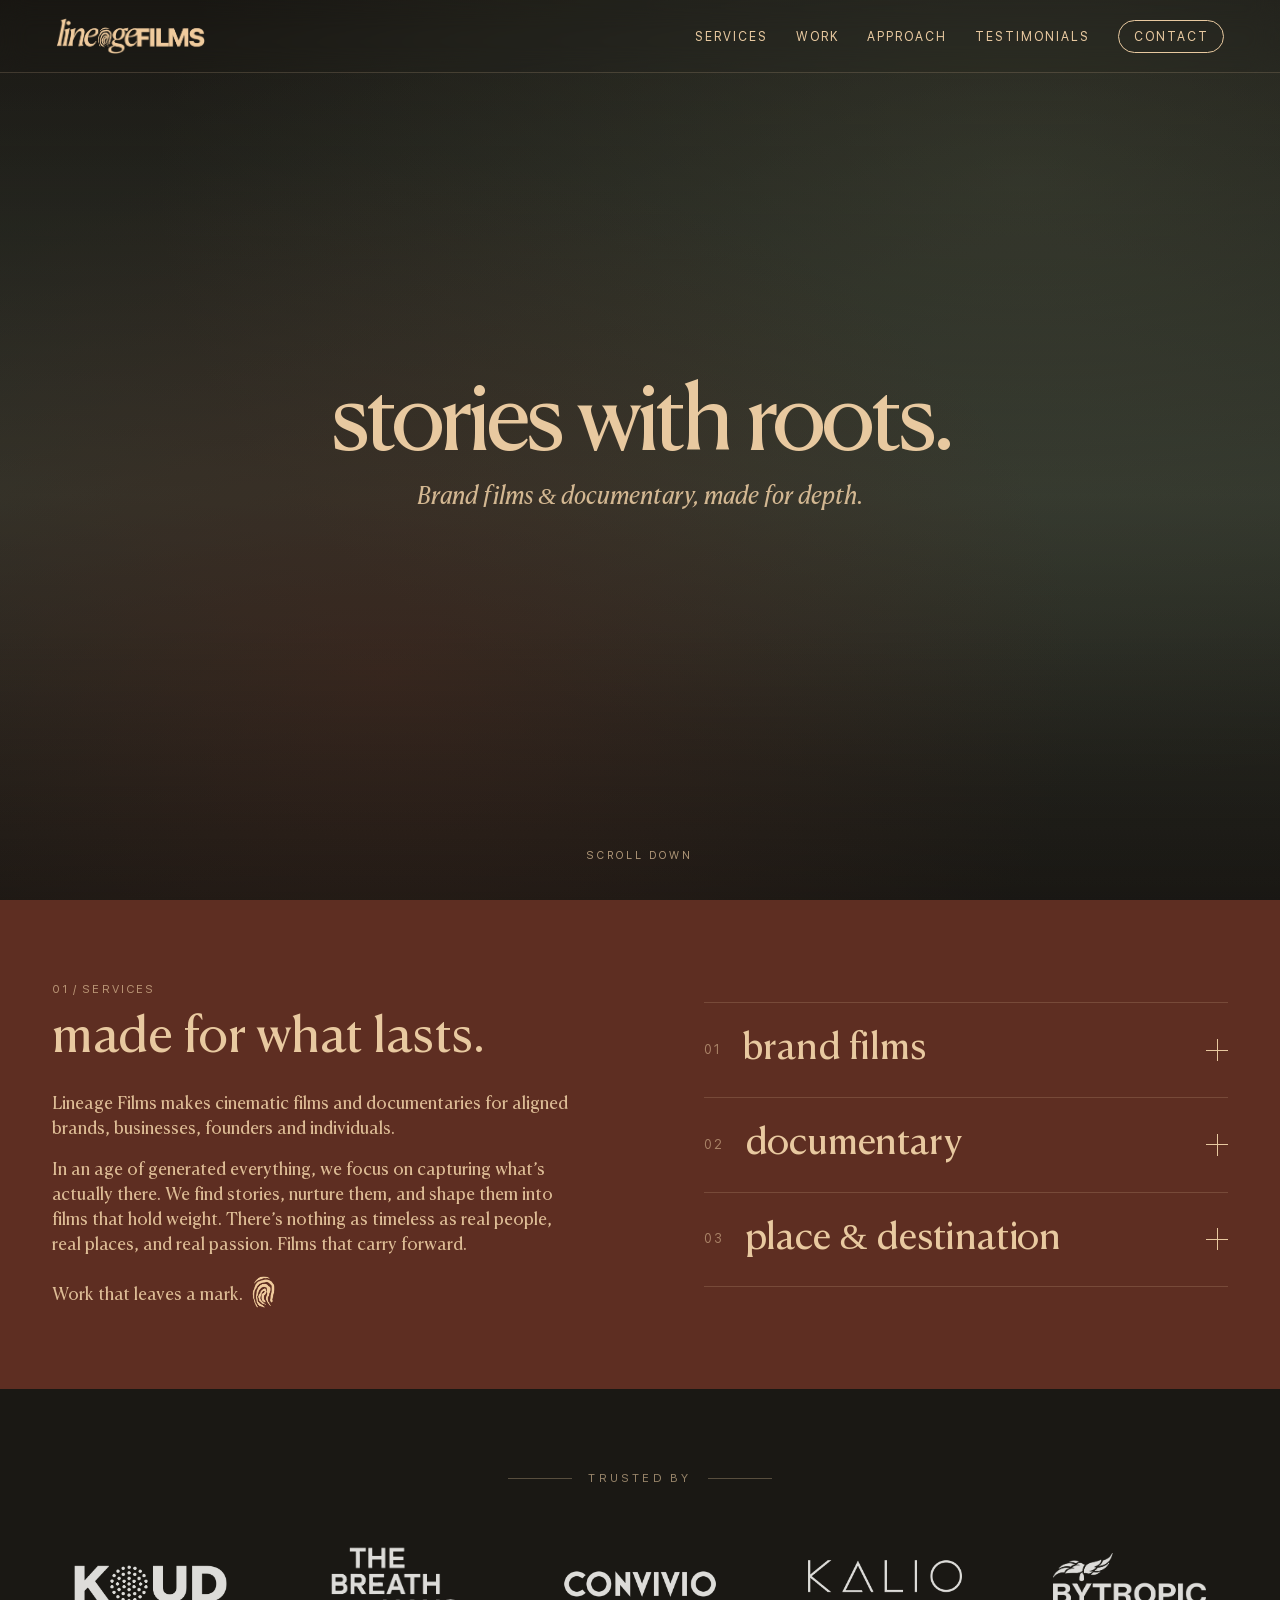
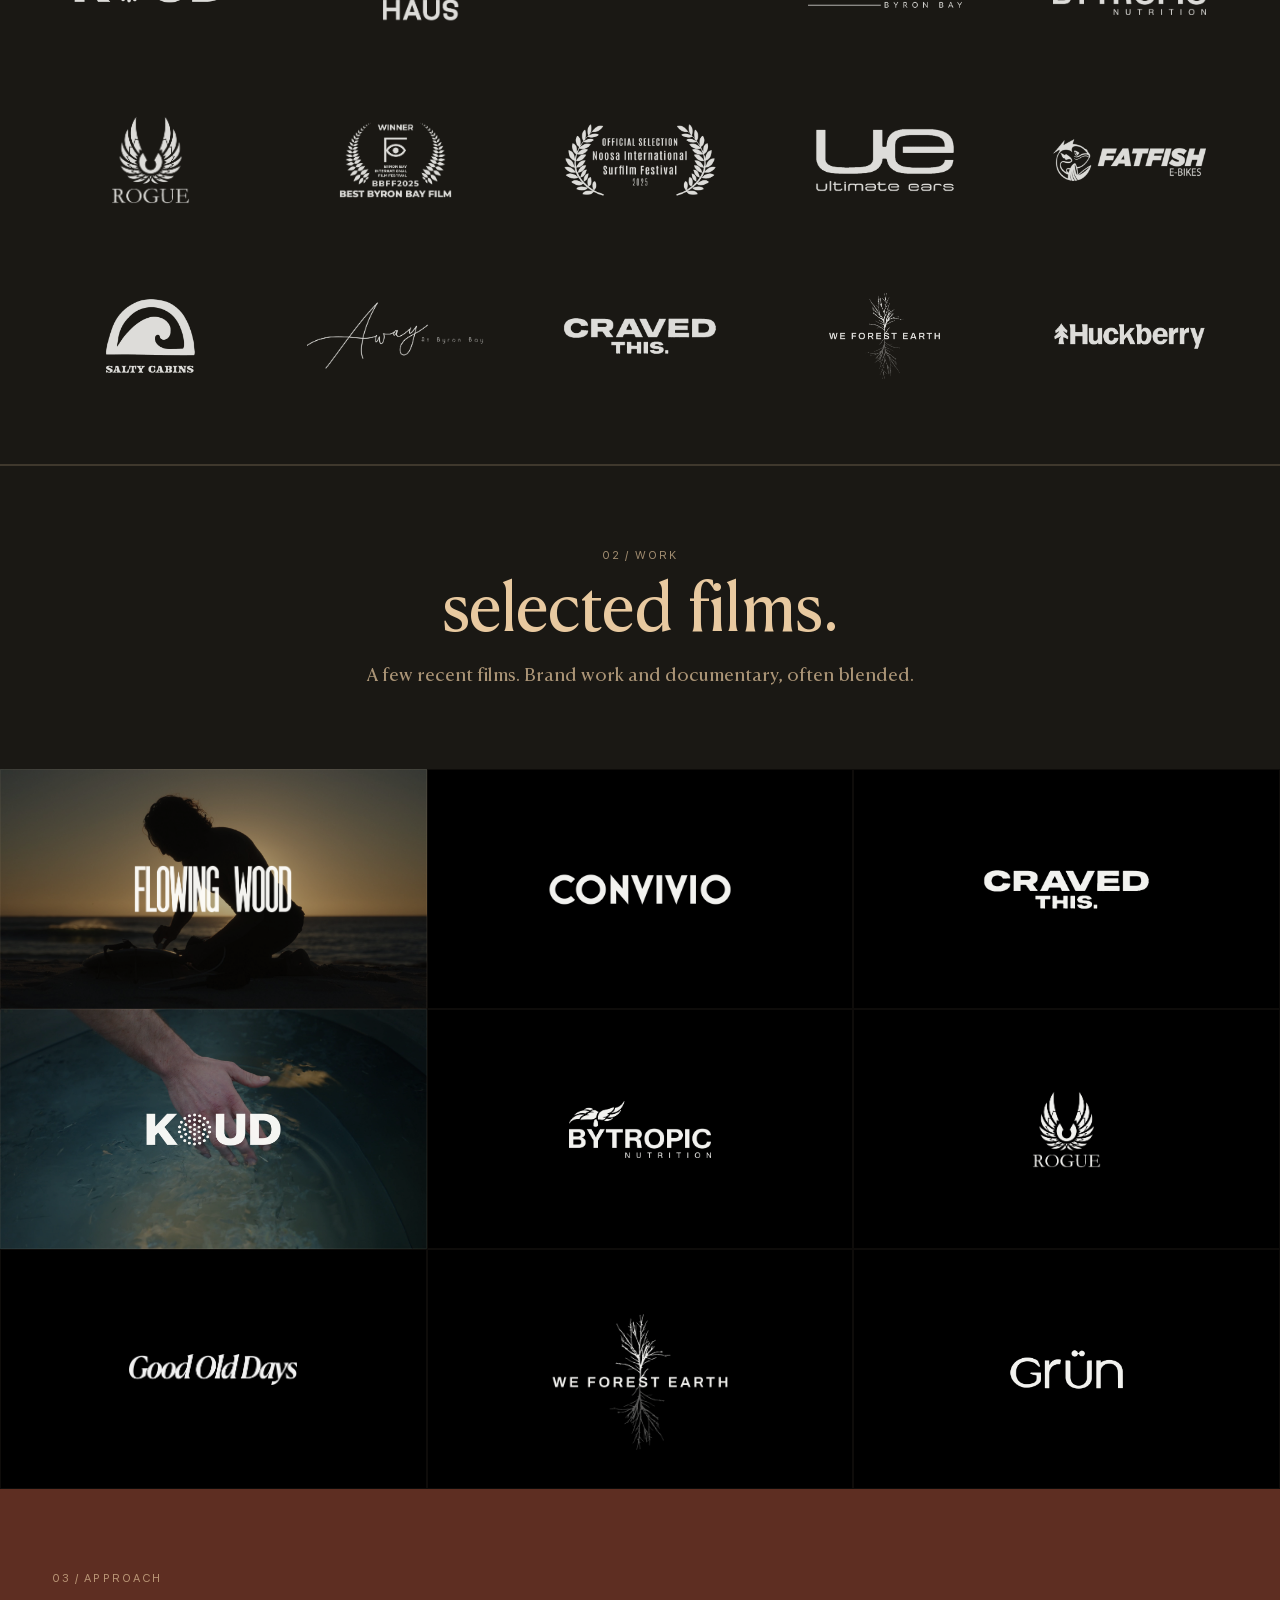
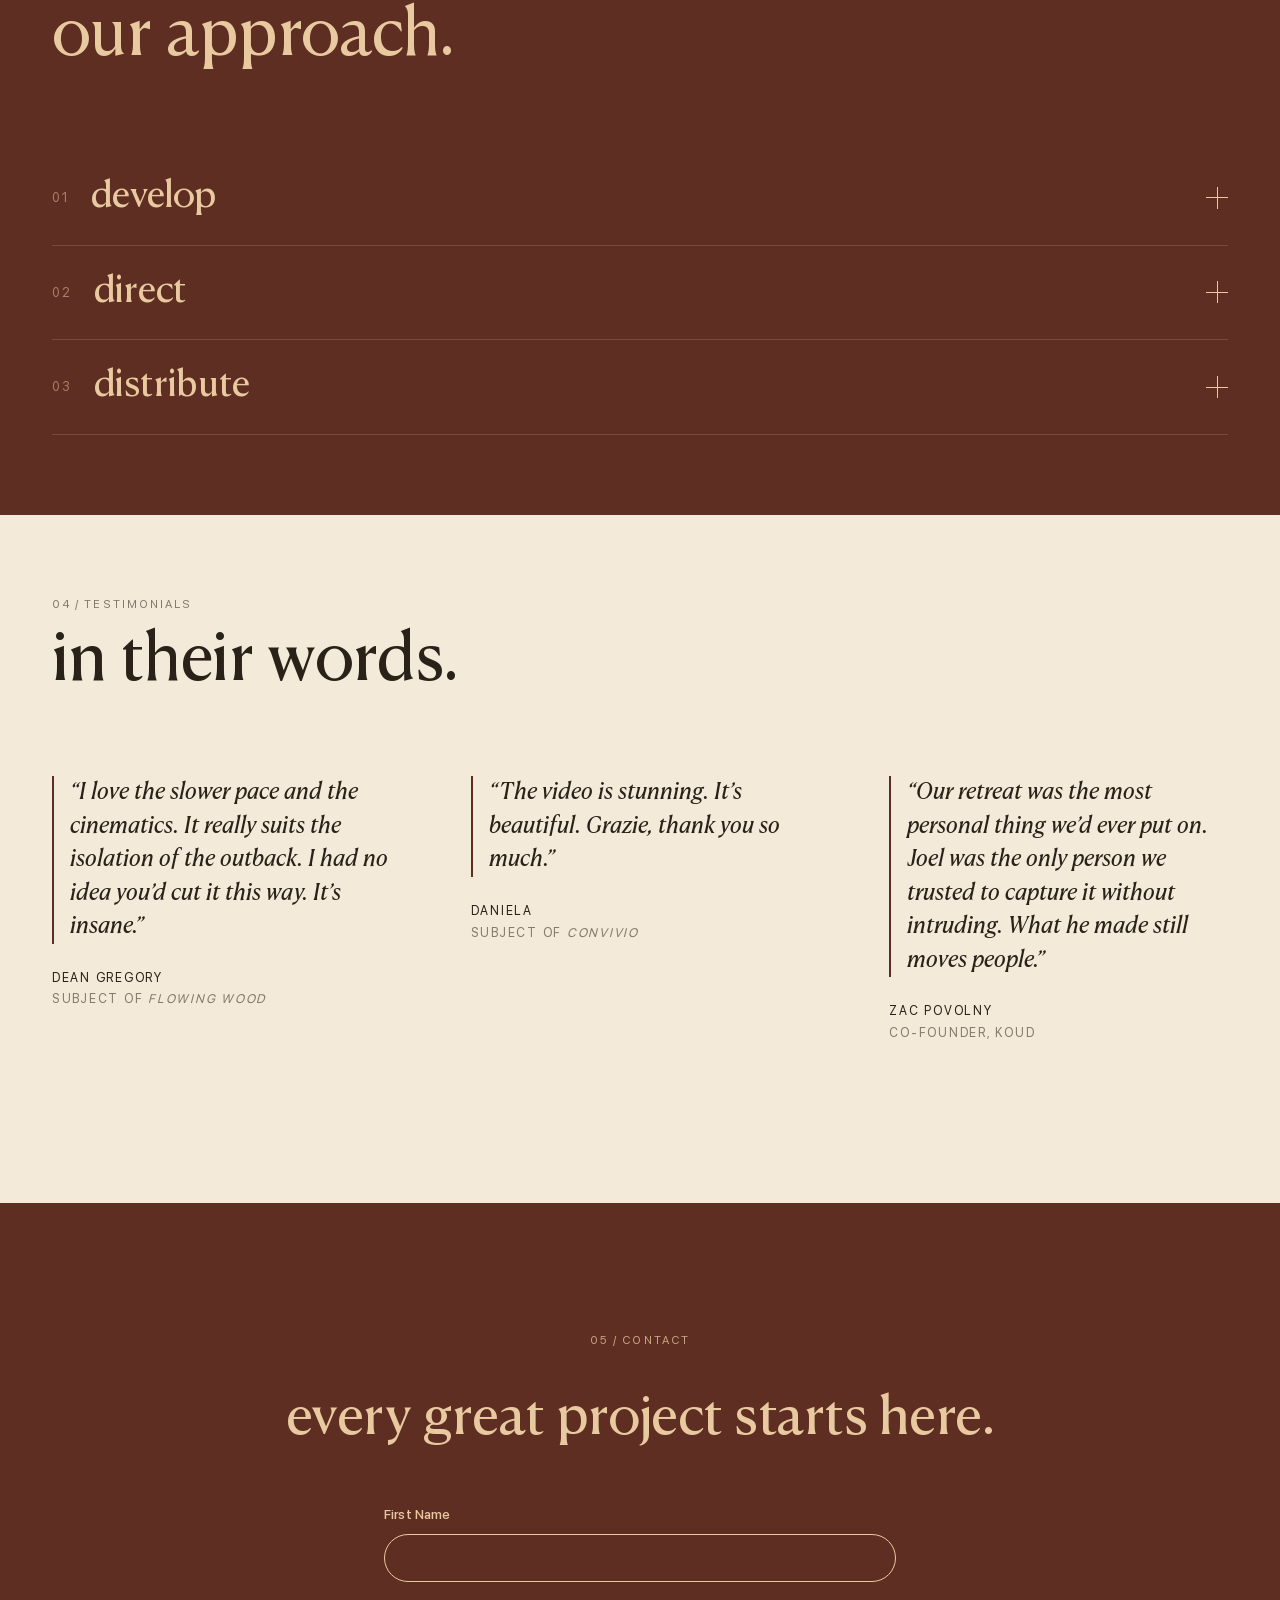
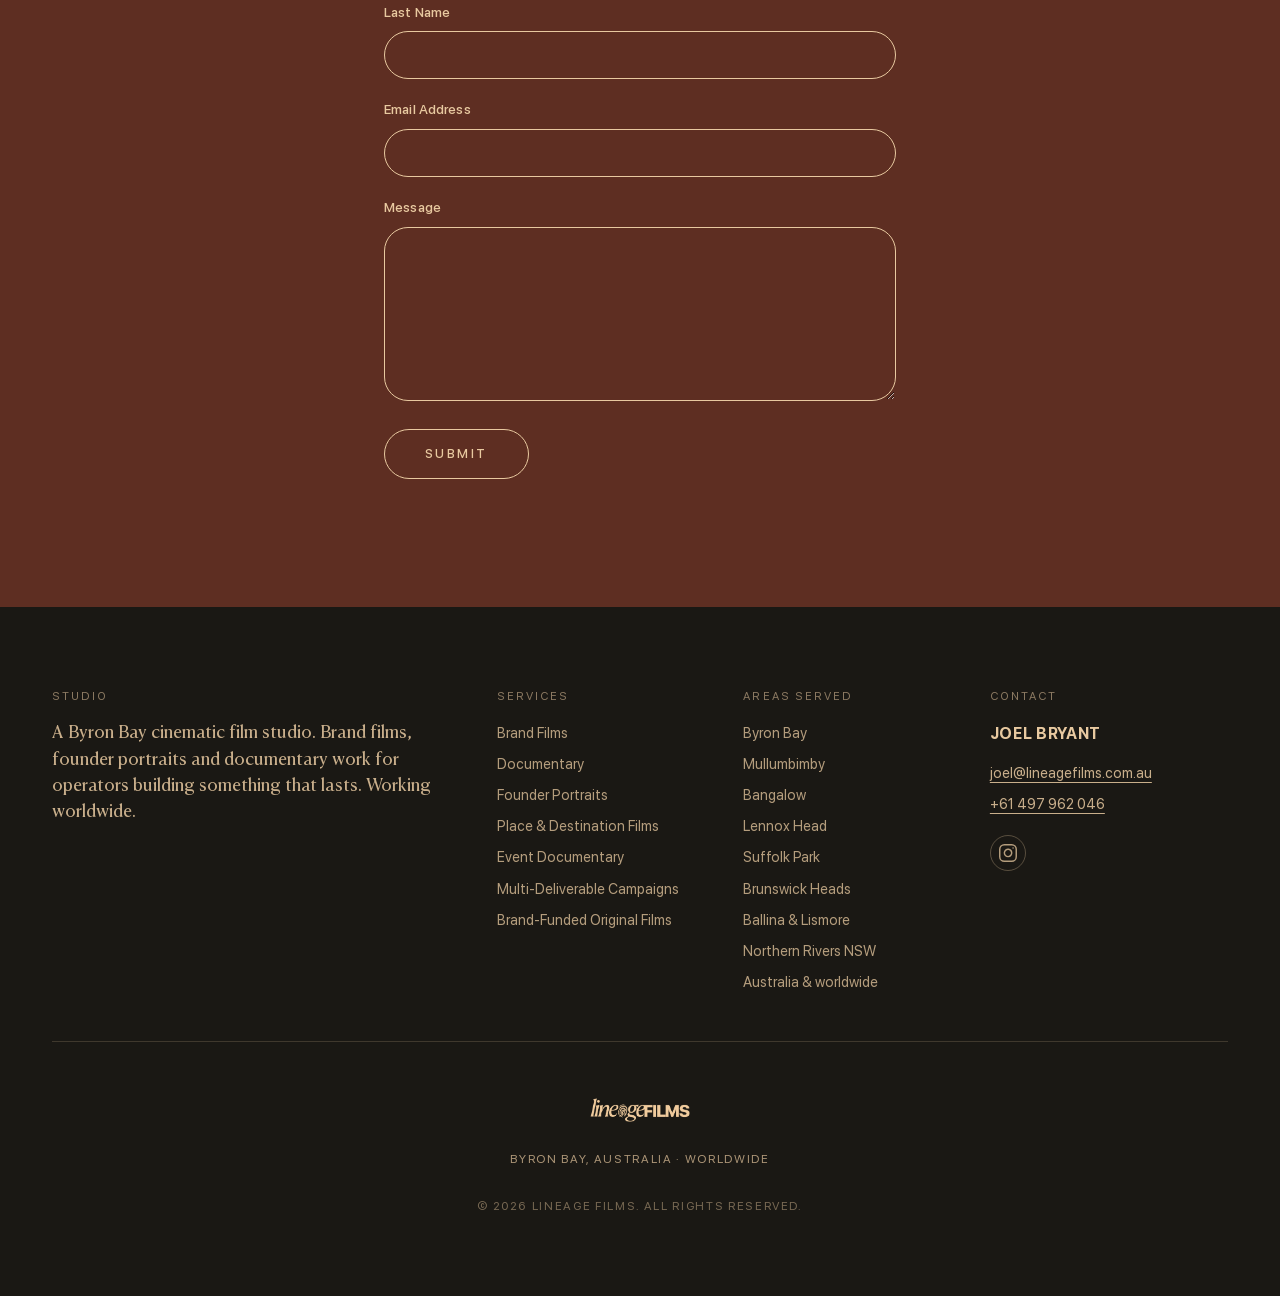
==== commit e69c4bc8: "Replace wedding testimonial with Daniela from Convivio Real client message; removes the Hannah K. pl" ====
--- a/index.html
+++ b/index.html
@@ -626,19 +626,14 @@
                 <span class="testimonial__role">Subject of <em>Flowing Wood</em></span>
               </p>
             </li>
-            <!-- PLACEHOLDER NAME: replace 'Hannah K.' with the real
-                 client's name once permission is granted. Quote is real
-                 (tightened from a longer text message thank-you). -->
             <li class="testimonial">
               <blockquote class="testimonial__quote">
-                &ldquo;You&rsquo;ve given us a gift we&rsquo;ll treasure
-                for the rest of our lives. We&rsquo;ve watched it five
-                million times. More than a wedding memory.
-                Irreplaceable.&rdquo;
+                &ldquo;The video is stunning. It&rsquo;s beautiful.
+                Grazie, thank you so much.&rdquo;
               </blockquote>
               <p class="testimonial__attr">
-                <span class="testimonial__name">Hannah K.</span>
-                <span class="testimonial__role">Wedding Film, 2025</span>
+                <span class="testimonial__name">Daniela</span>
+                <span class="testimonial__role">Subject of <em>Convivio</em></span>
               </p>
             </li>
             <li class="testimonial">
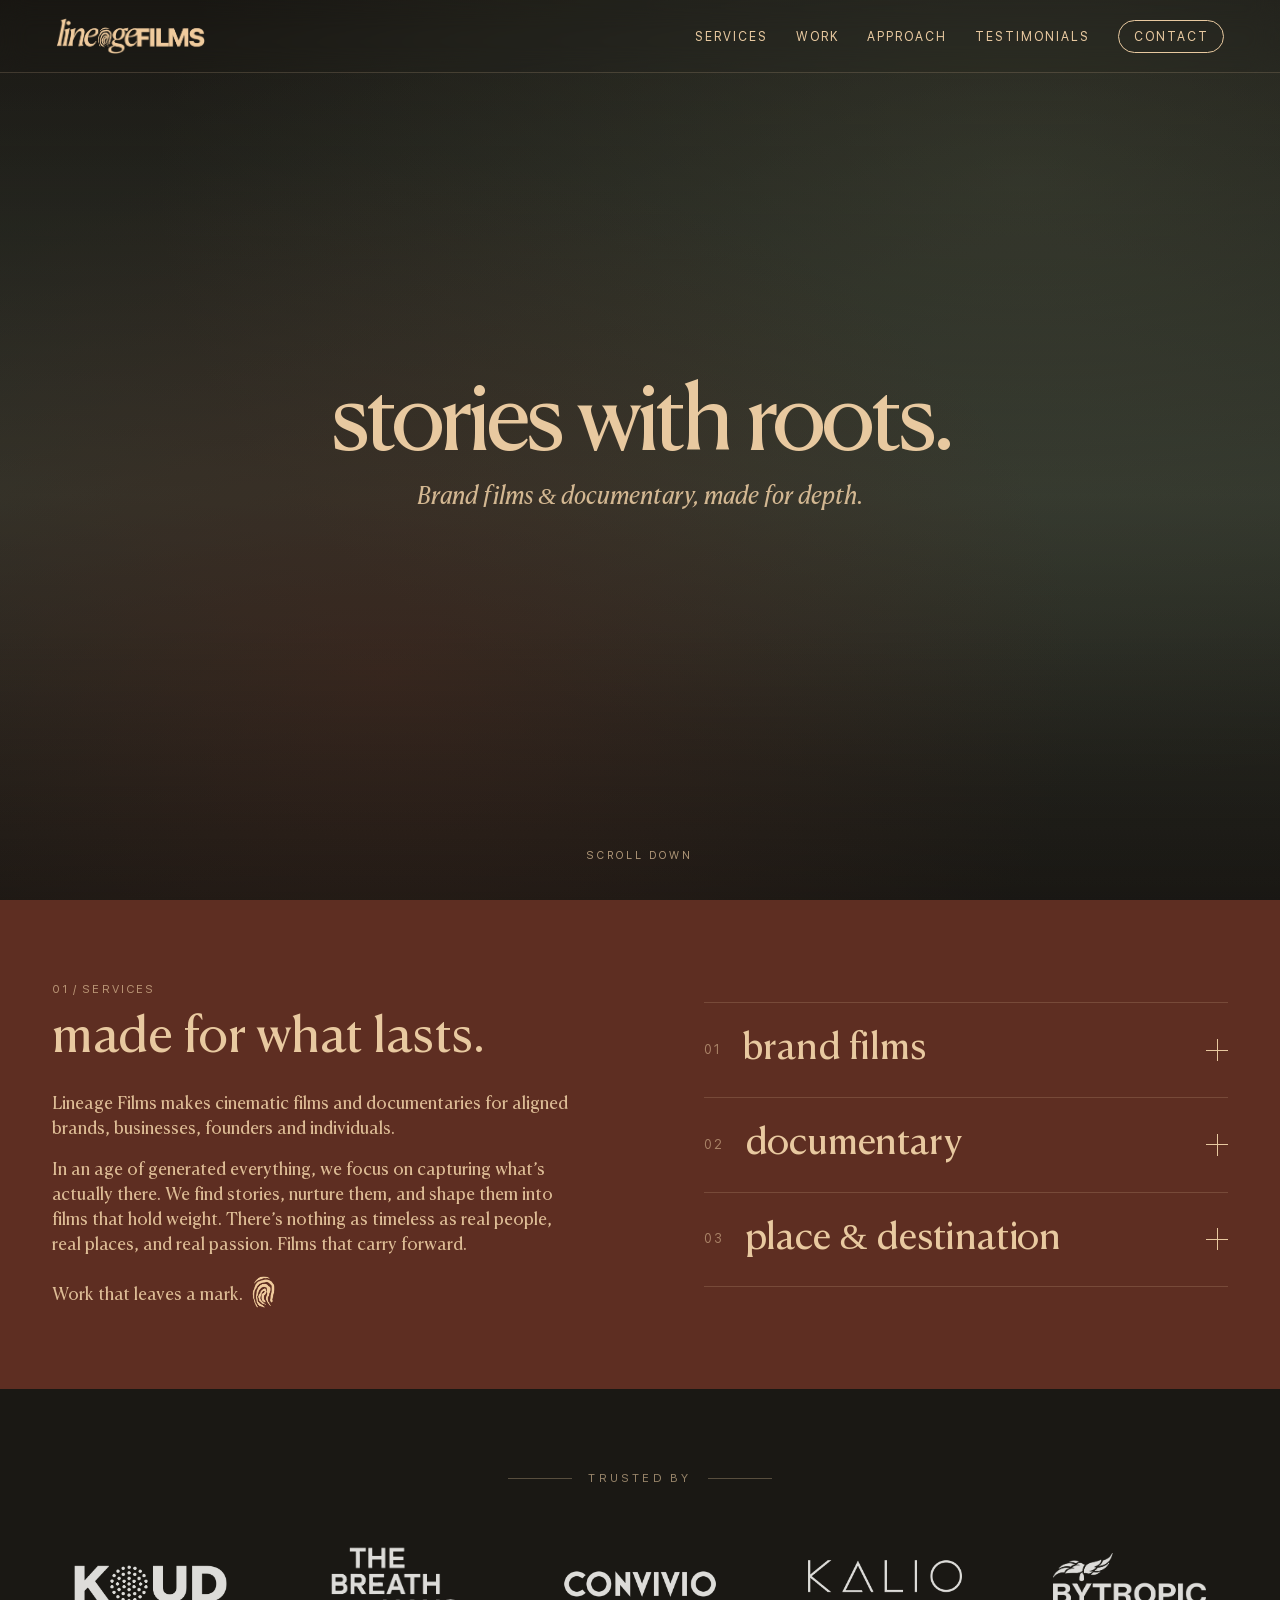
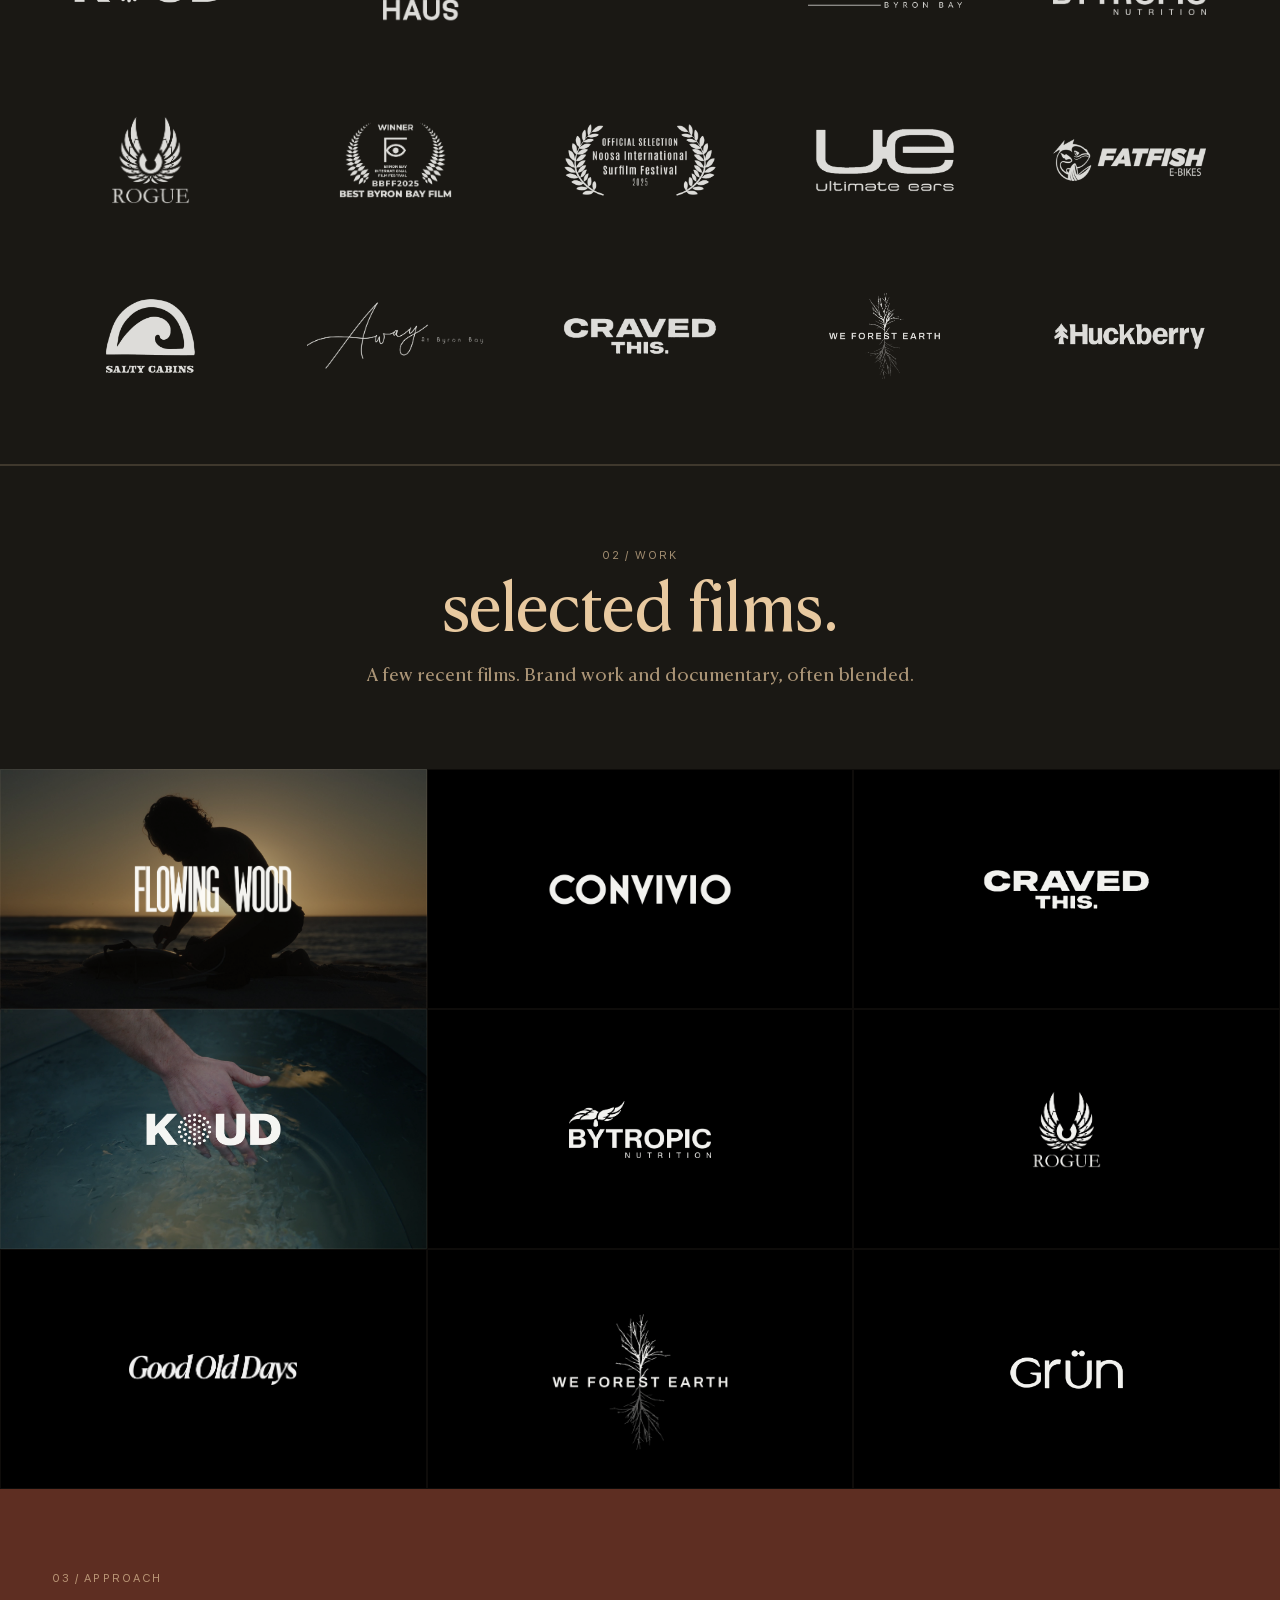
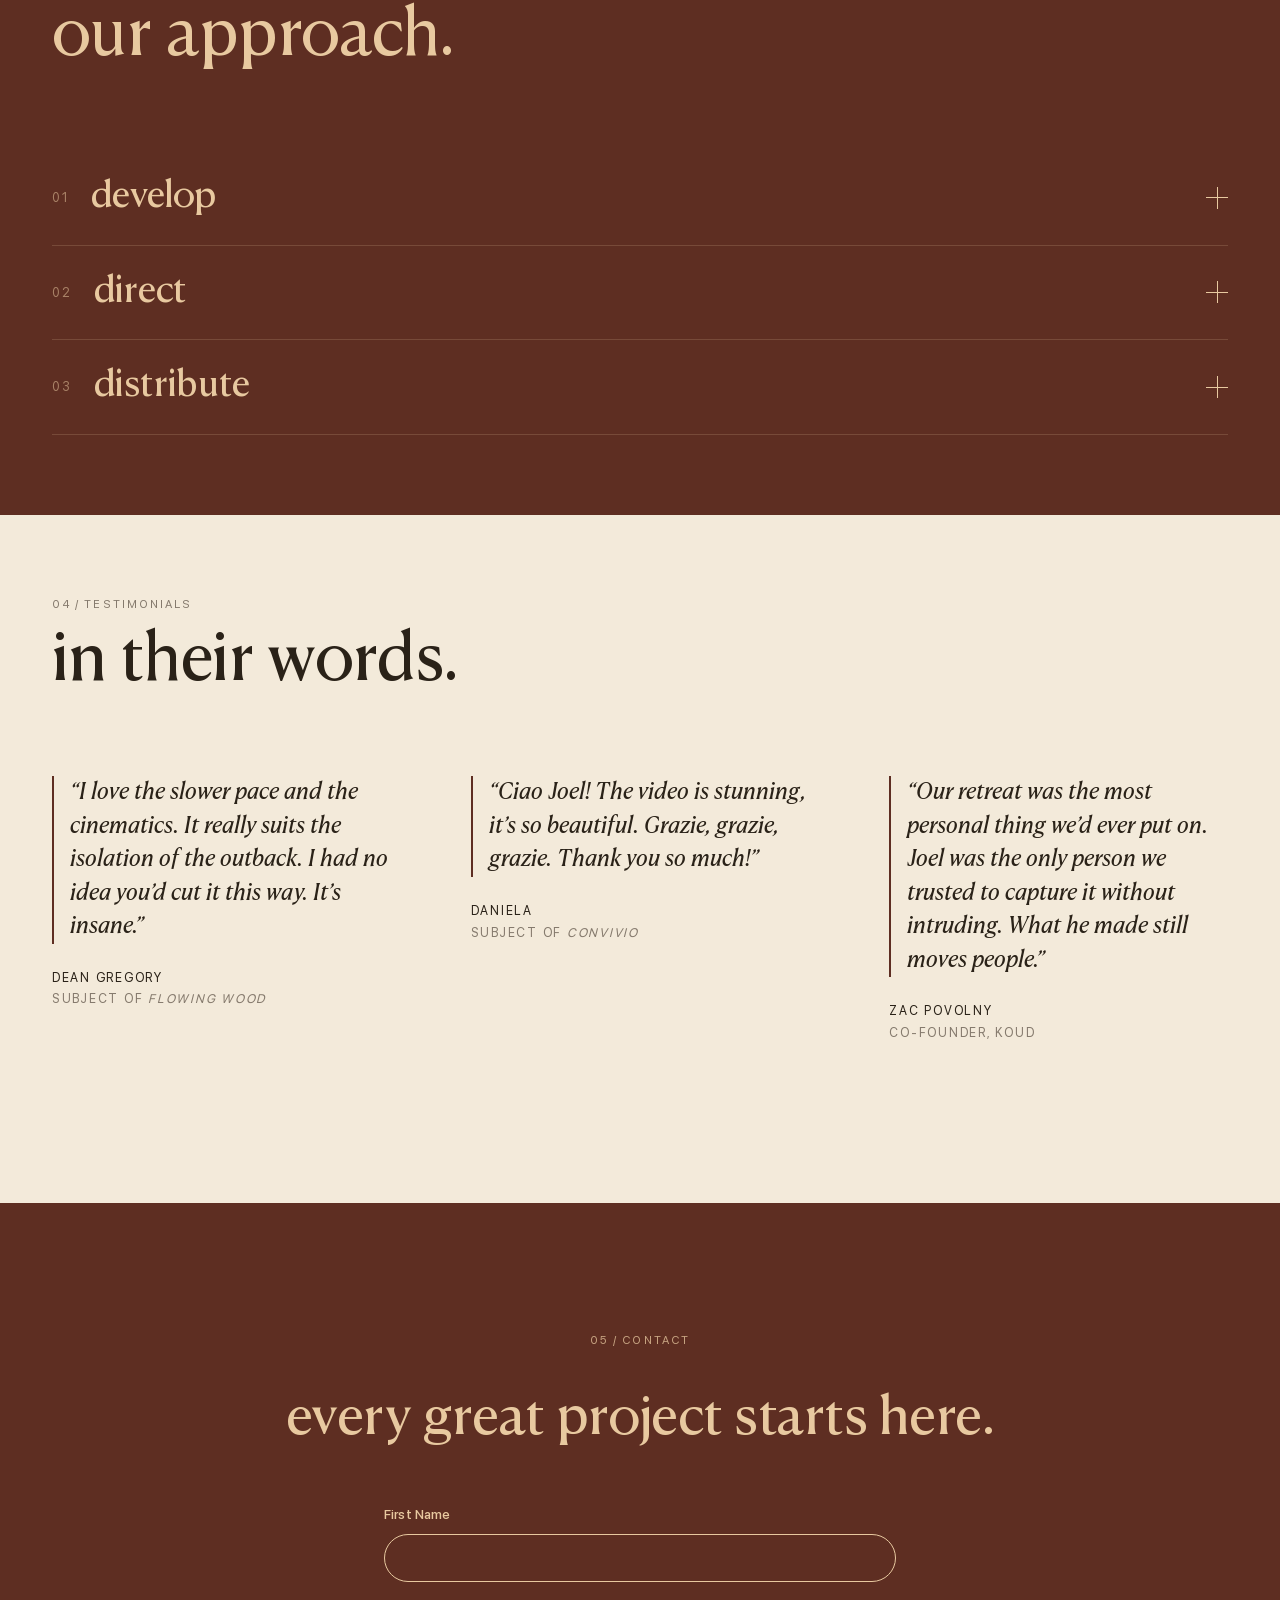
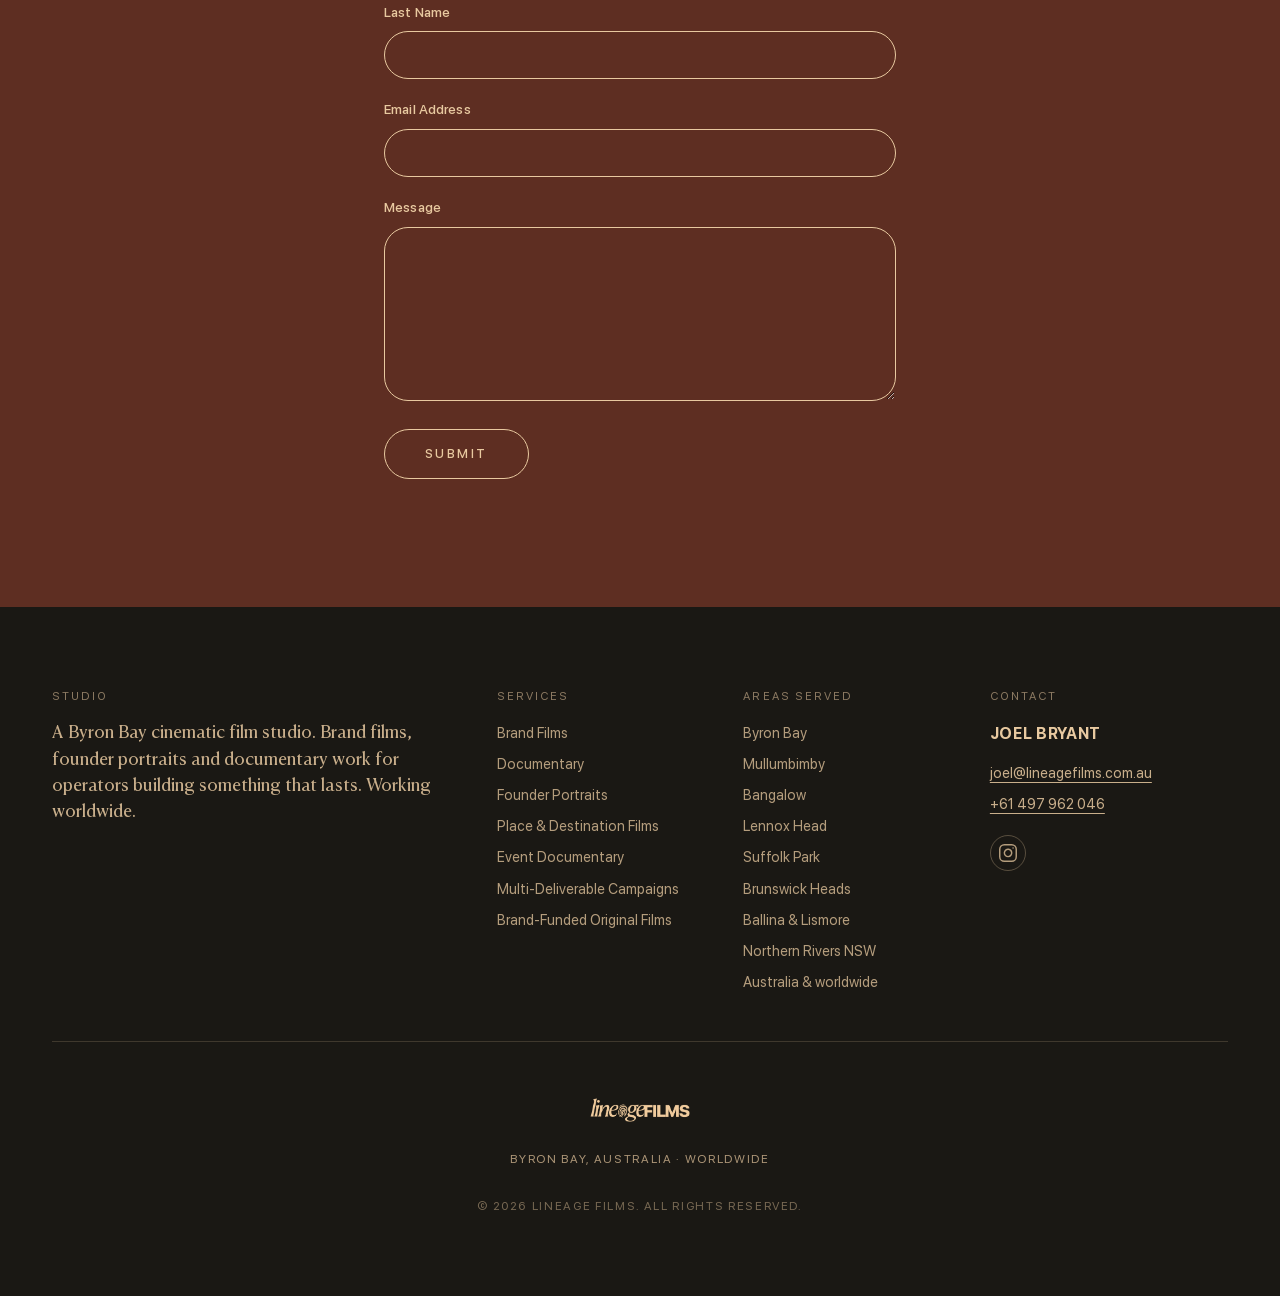
==== commit e2bdea26: "Warm up the Daniela testimonial wording https://claude.ai/code/session_015EisrSiWk9PzKpt7CHXEfL" ====
--- a/index.html
+++ b/index.html
@@ -628,8 +628,9 @@
             </li>
             <li class="testimonial">
               <blockquote class="testimonial__quote">
-                &ldquo;The video is stunning. It&rsquo;s beautiful.
-                Grazie, thank you so much.&rdquo;
+                &ldquo;Ciao Joel! The video is stunning, it&rsquo;s so
+                beautiful. Grazie, grazie, grazie. Thank you so
+                much!&rdquo;
               </blockquote>
               <p class="testimonial__attr">
                 <span class="testimonial__name">Daniela</span>
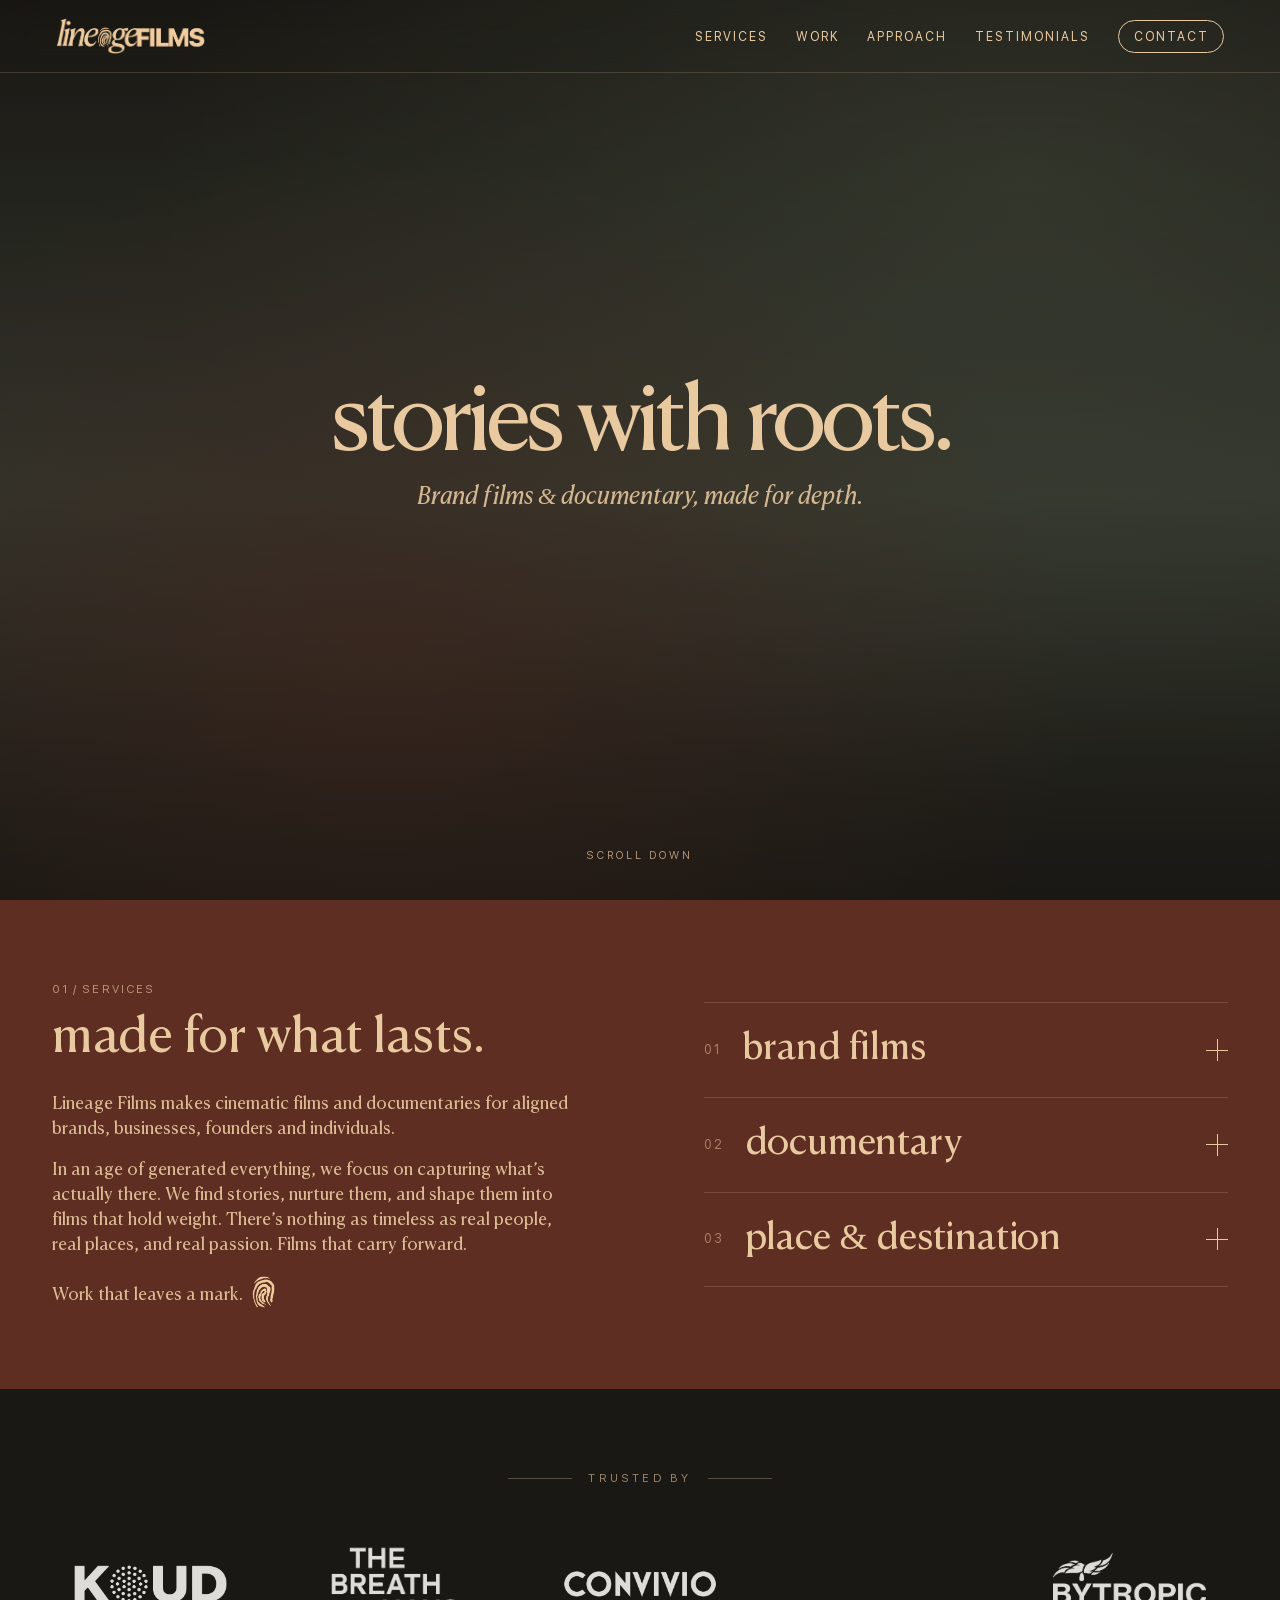
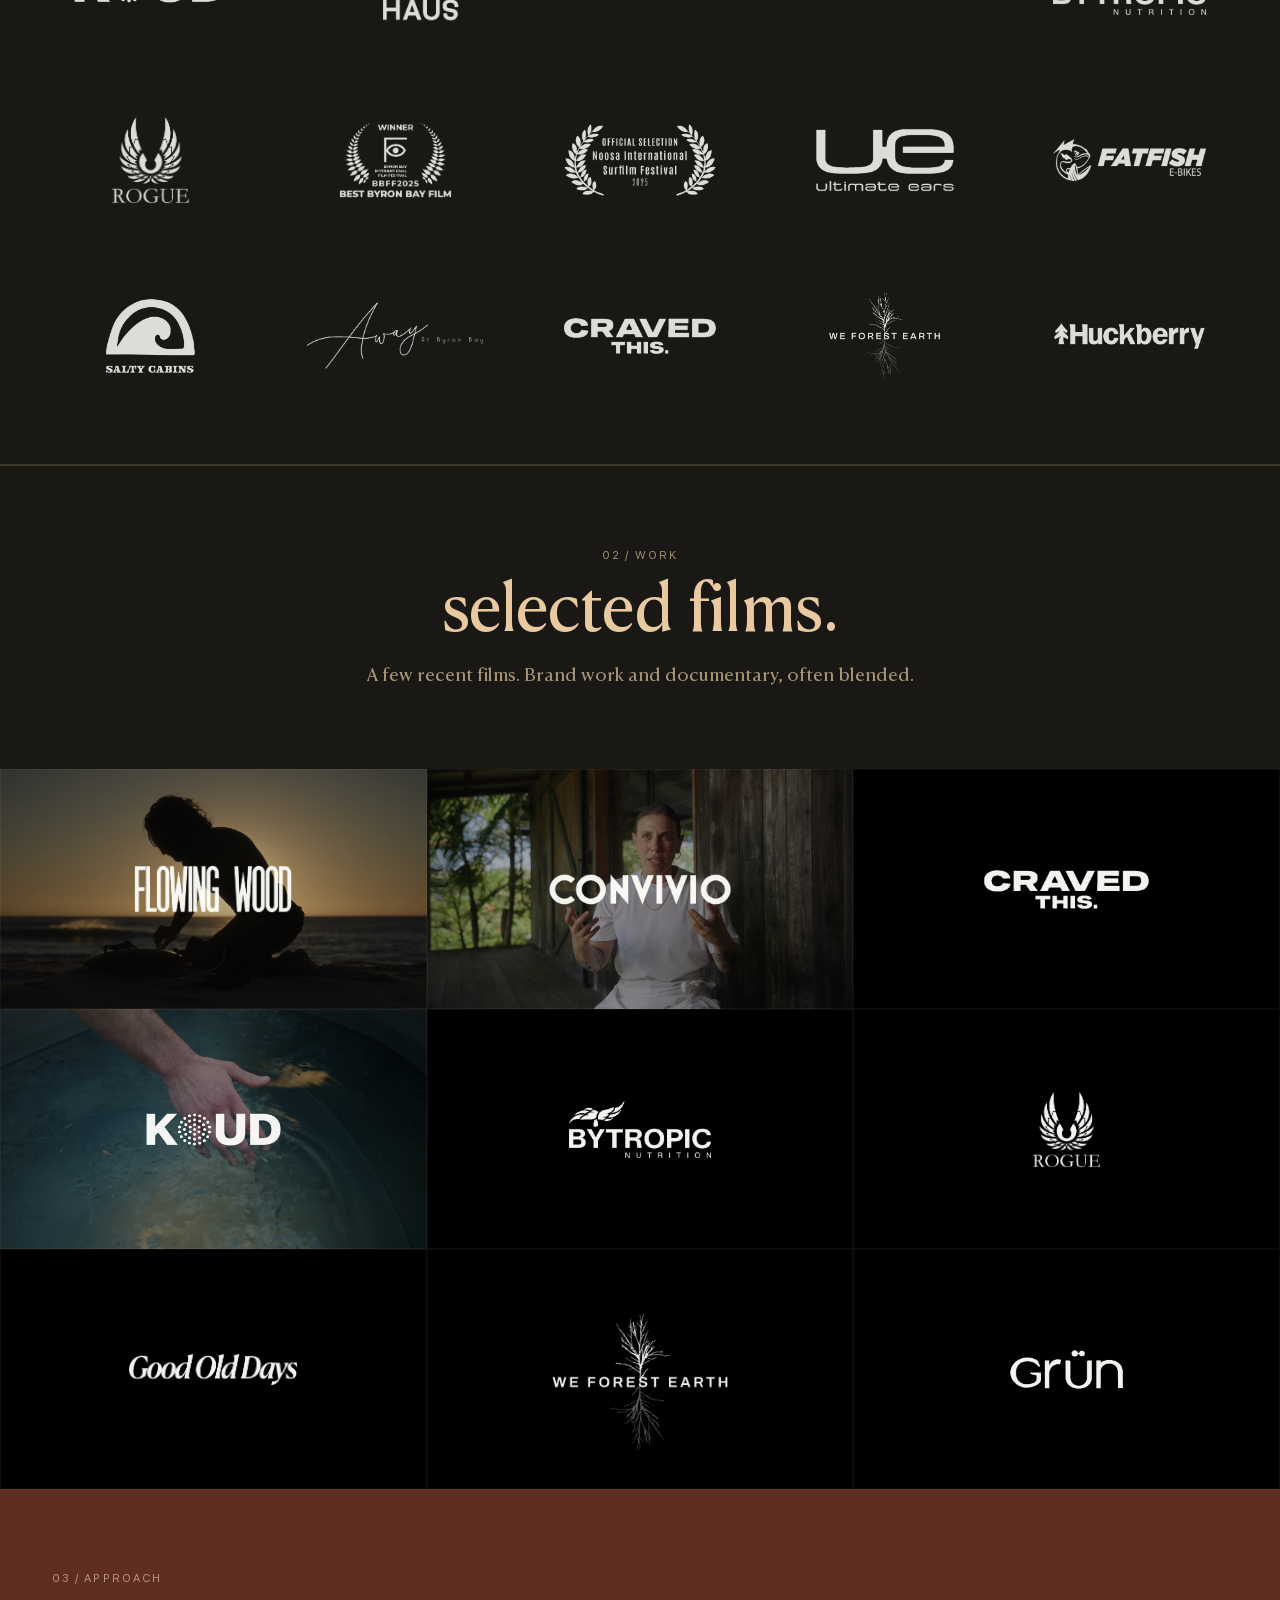
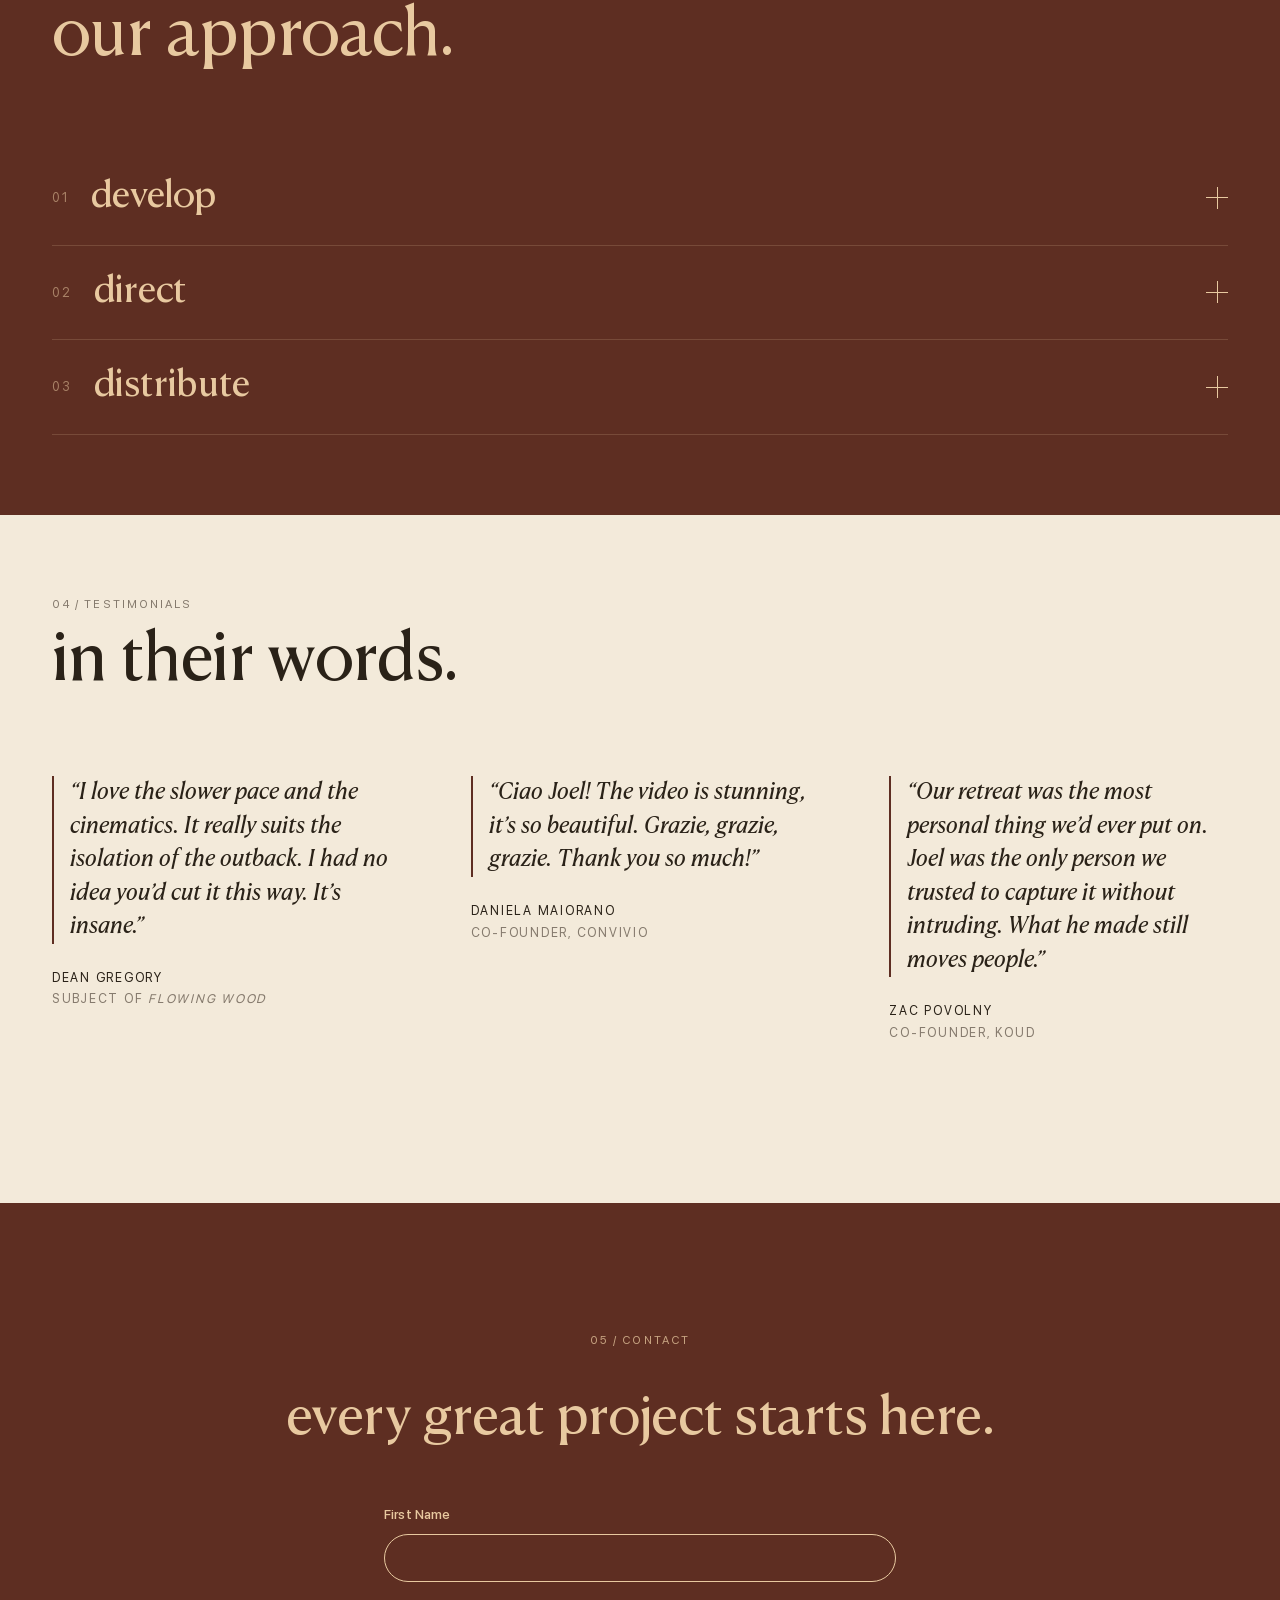
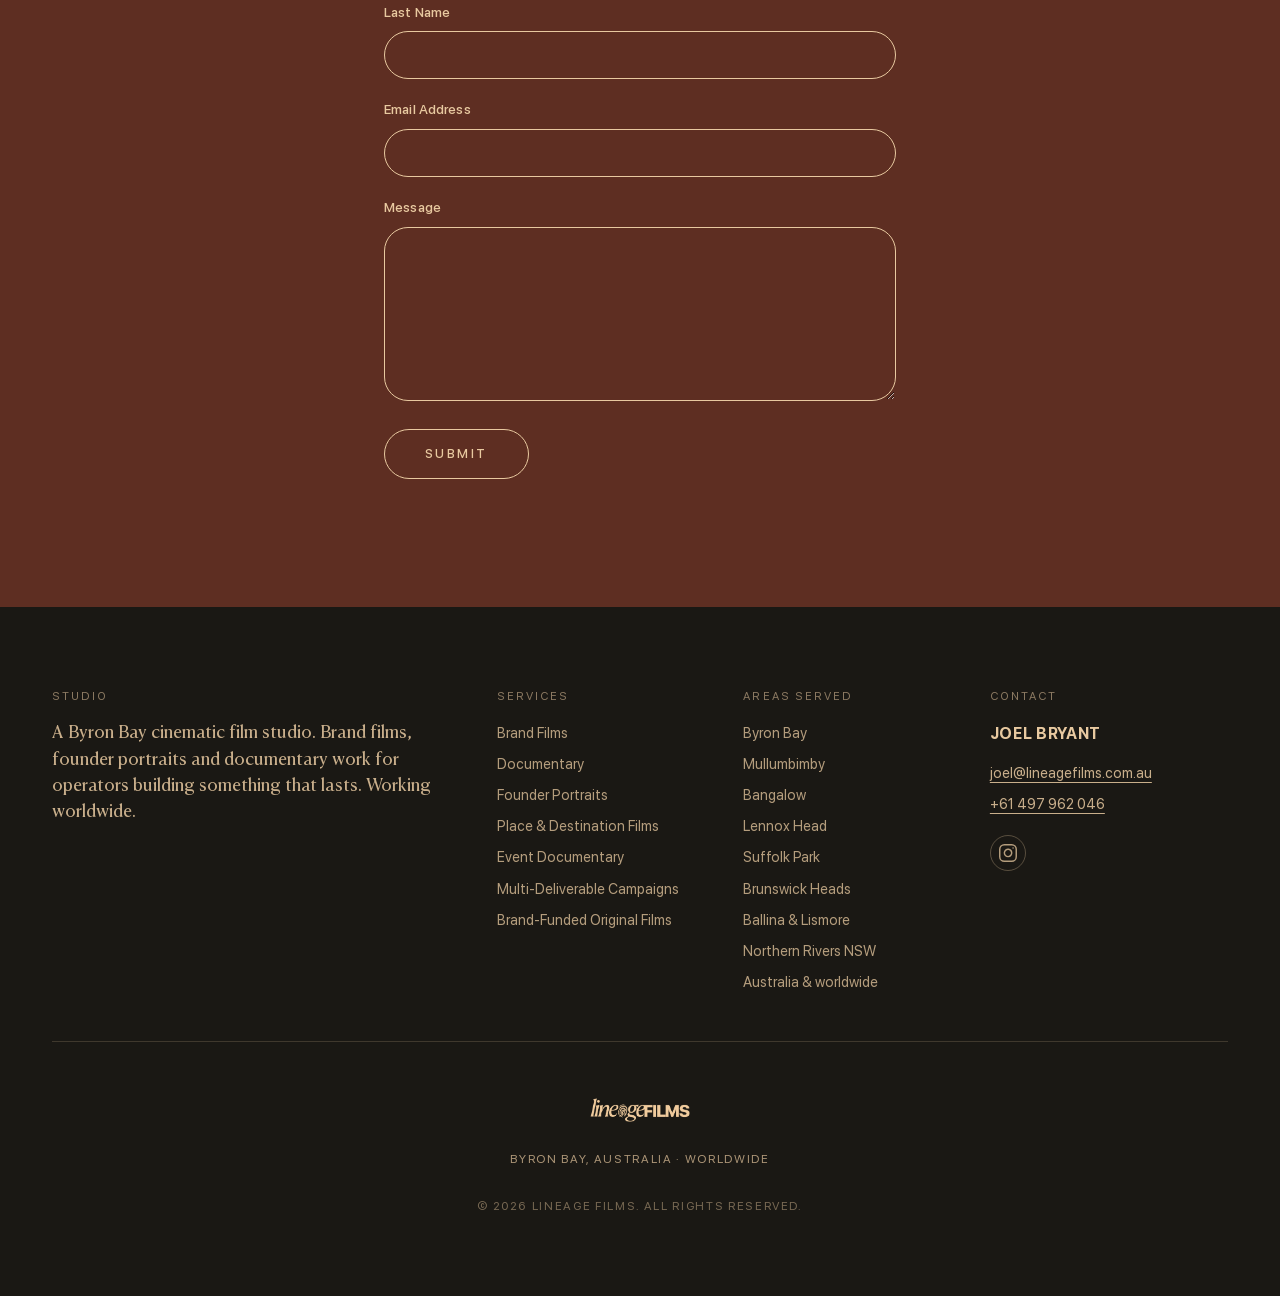
==== commit cfeb6be8: "Update Daniela testimonial attribution Daniela Maiorano, Co-Founder, Convivio.  https://claude.ai/co" ====
--- a/index.html
+++ b/index.html
@@ -633,8 +633,8 @@
                 much!&rdquo;
               </blockquote>
               <p class="testimonial__attr">
-                <span class="testimonial__name">Daniela</span>
-                <span class="testimonial__role">Subject of <em>Convivio</em></span>
+                <span class="testimonial__name">Daniela Maiorano</span>
+                <span class="testimonial__role">Co-Founder, Convivio</span>
               </p>
             </li>
             <li class="testimonial">
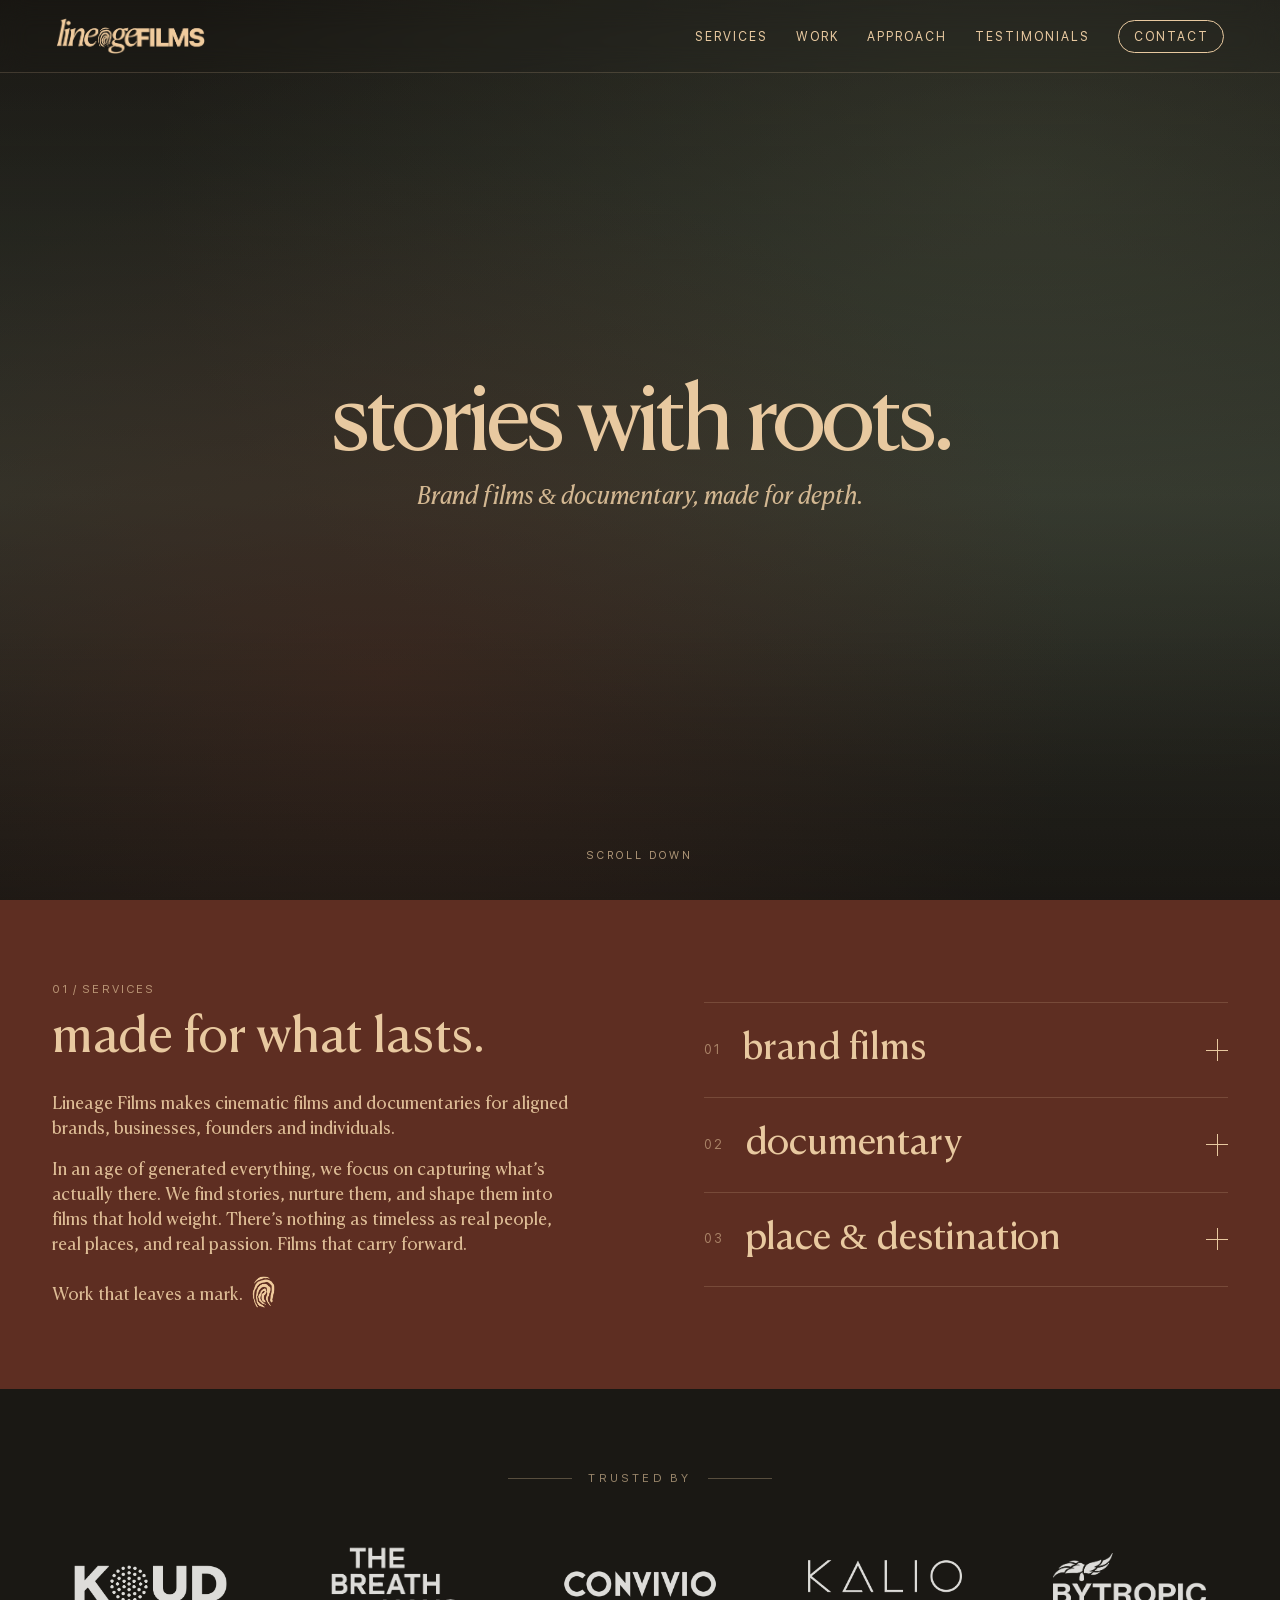
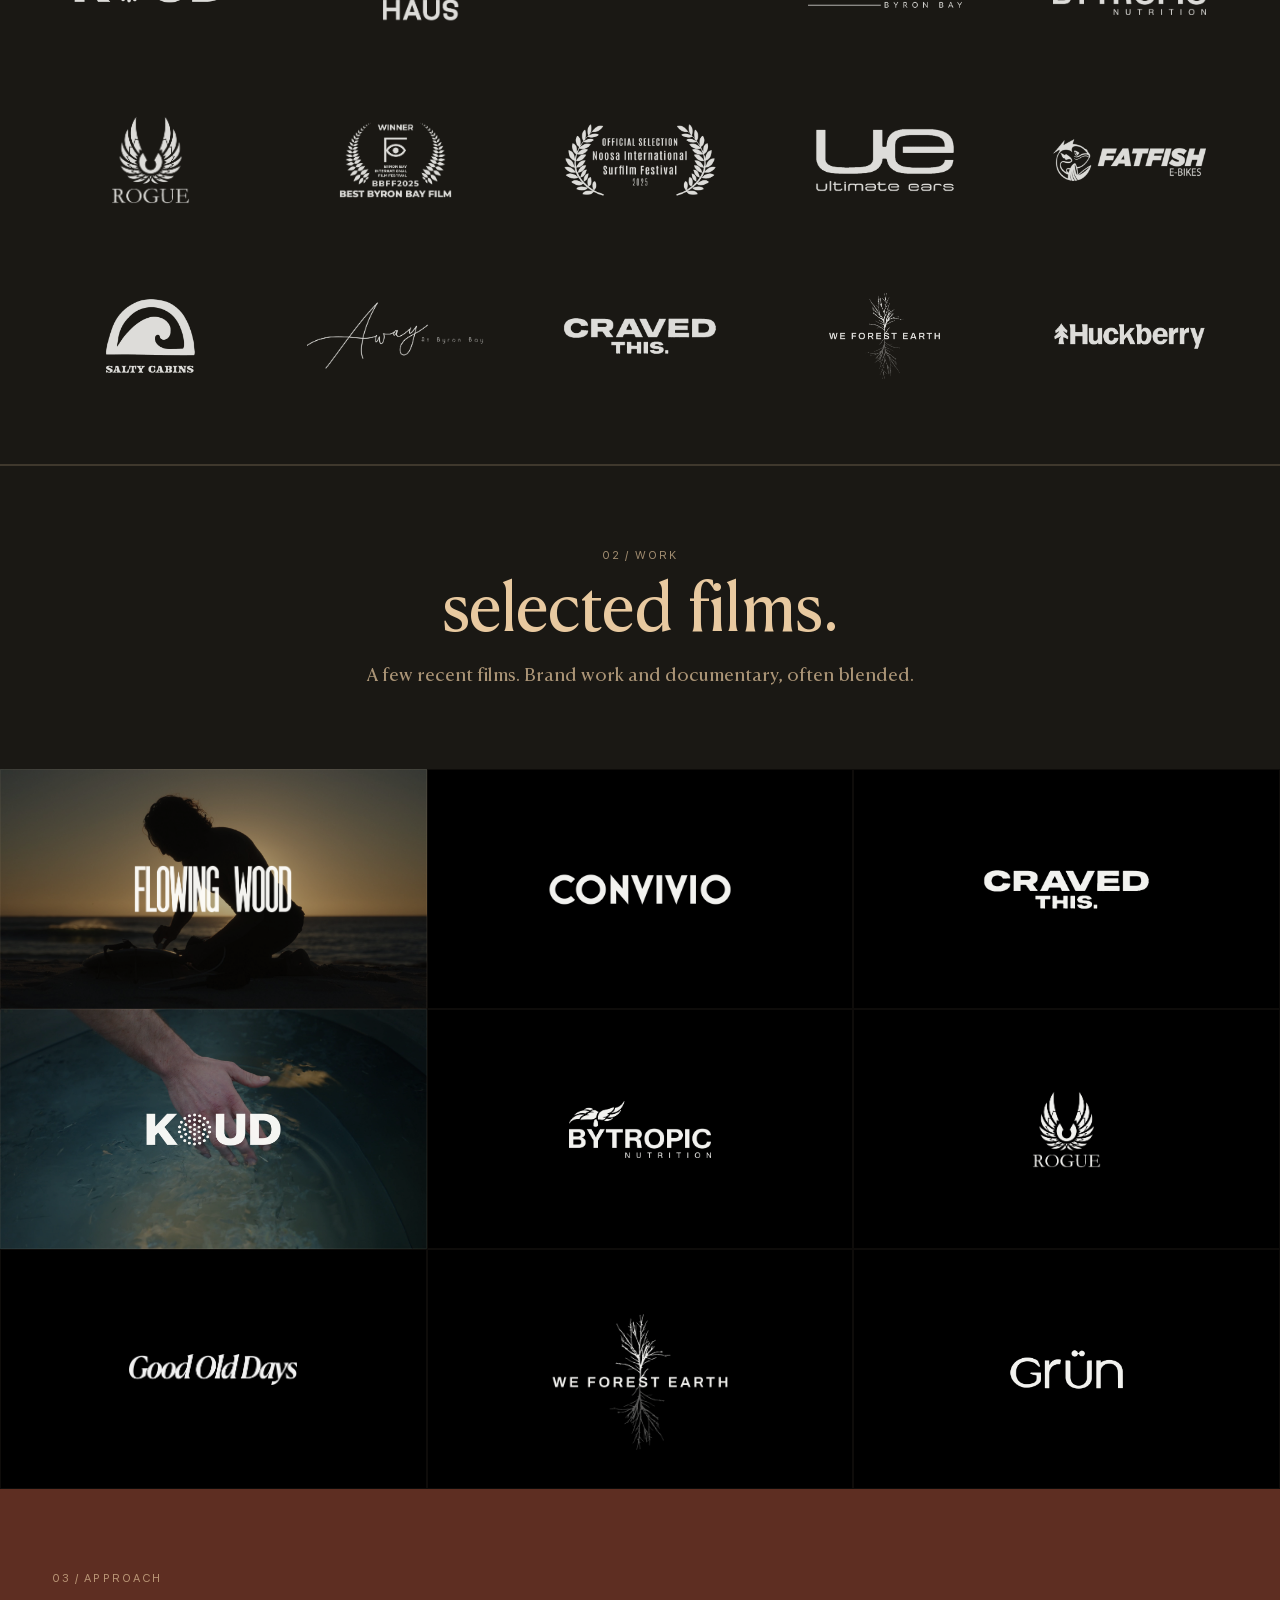
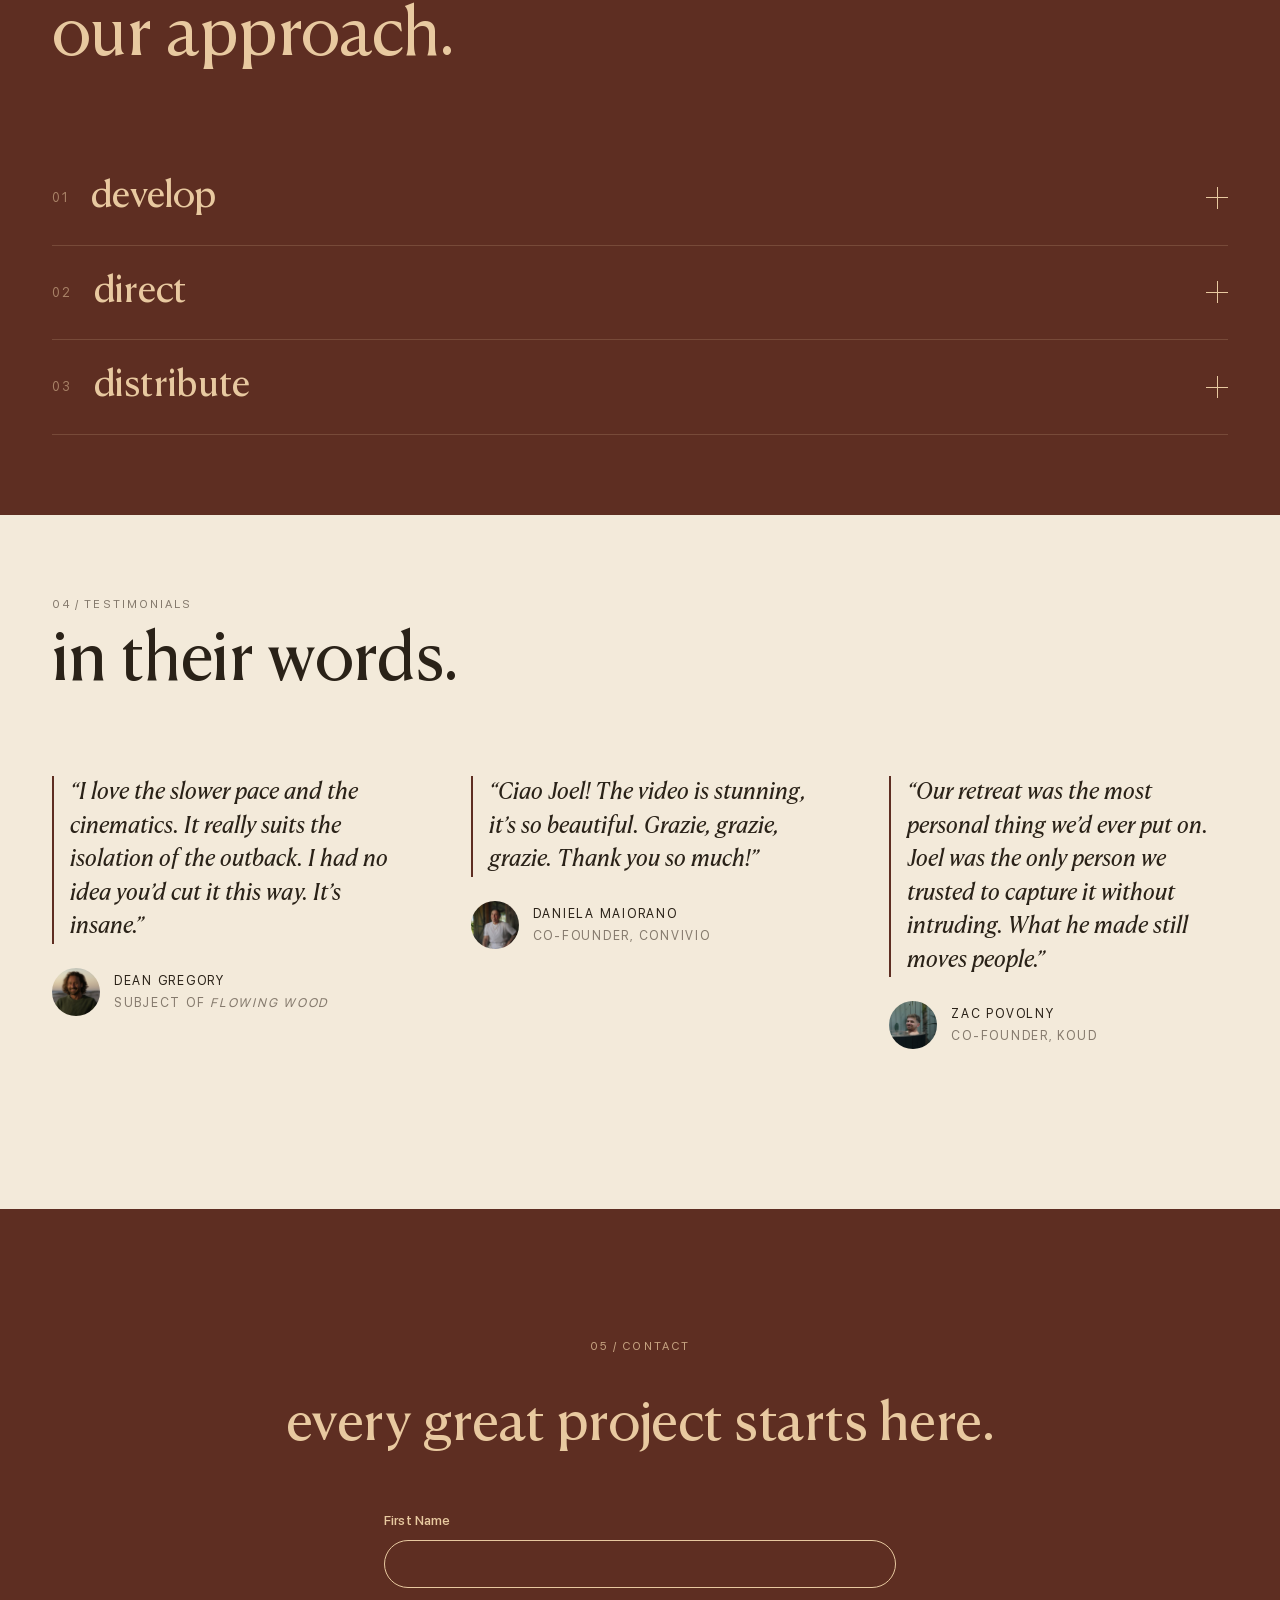
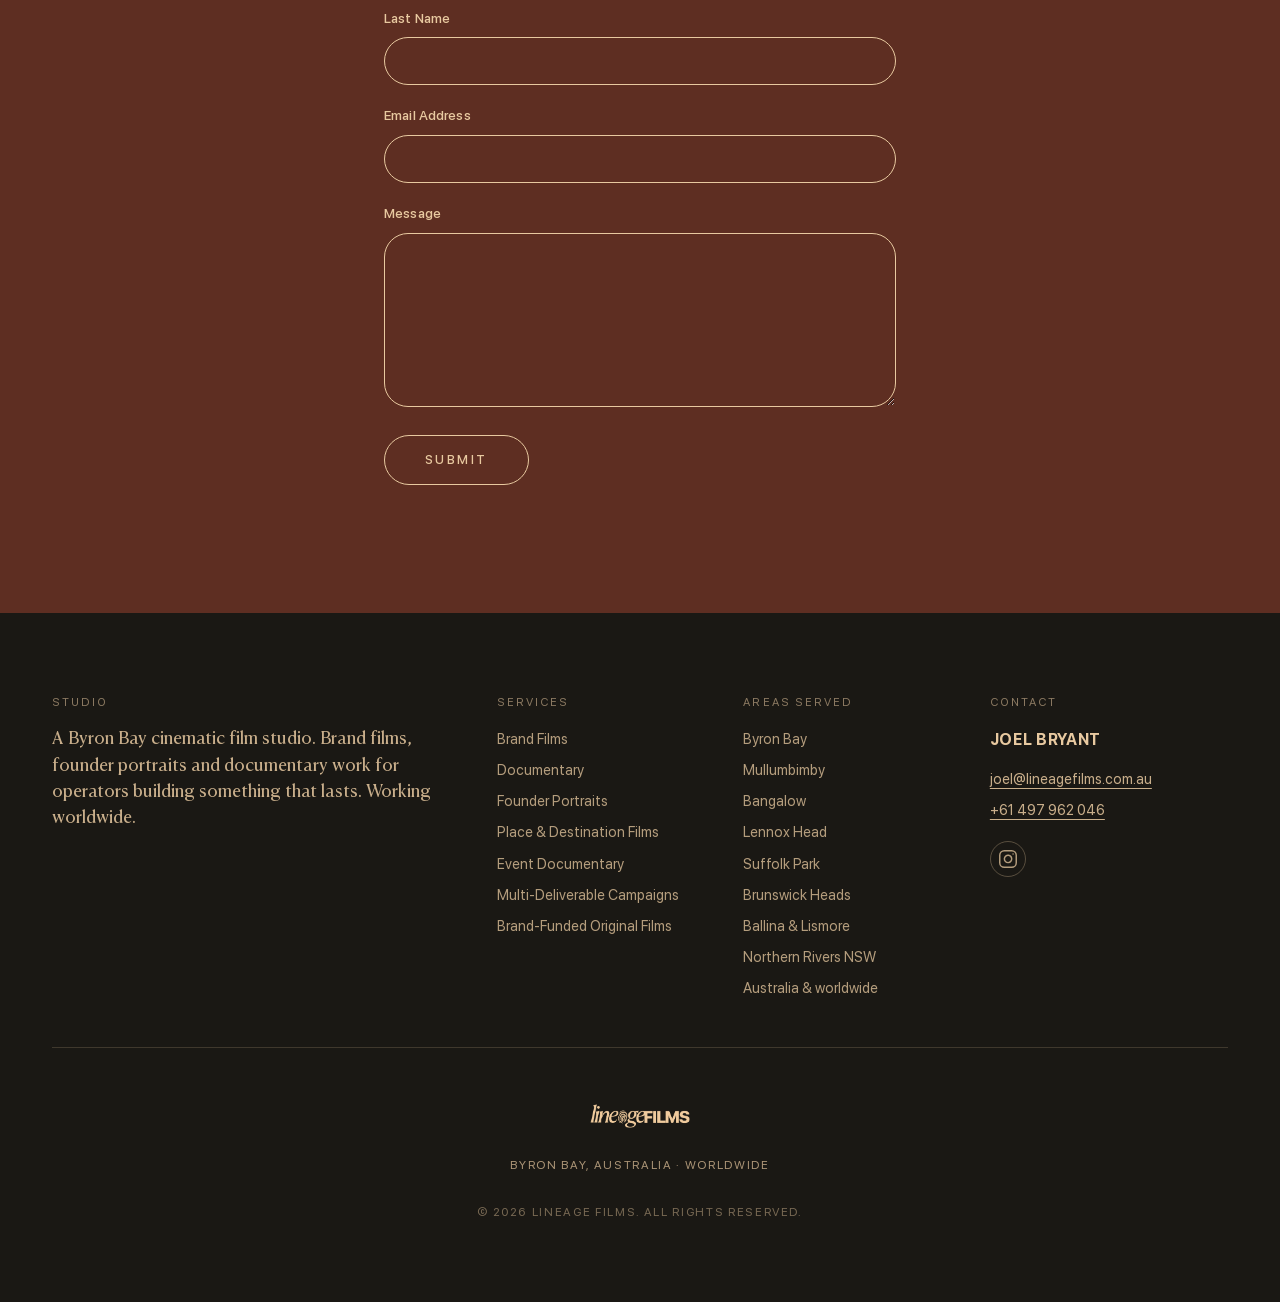
==== commit 269510f9: "Add circular headshots to testimonials Dean and Zac from uploaded photos, Daniela from Convivio fram" ====
--- a/index.html
+++ b/index.html
@@ -622,8 +622,11 @@
                 cut it this way. It&rsquo;s insane.&rdquo;
               </blockquote>
               <p class="testimonial__attr">
-                <span class="testimonial__name">Dean Gregory</span>
-                <span class="testimonial__role">Subject of <em>Flowing Wood</em></span>
+                <img class="testimonial__avatar" src="/public/images/headshots/dean.jpg" alt="Dean Gregory" loading="lazy" decoding="async" />
+                <span class="testimonial__person">
+                  <span class="testimonial__name">Dean Gregory</span>
+                  <span class="testimonial__role">Subject of <em>Flowing Wood</em></span>
+                </span>
               </p>
             </li>
             <li class="testimonial">
@@ -633,8 +636,11 @@
                 much!&rdquo;
               </blockquote>
               <p class="testimonial__attr">
-                <span class="testimonial__name">Daniela Maiorano</span>
-                <span class="testimonial__role">Co-Founder, Convivio</span>
+                <img class="testimonial__avatar" src="/public/images/headshots/daniela.jpg" alt="Daniela Maiorano" loading="lazy" decoding="async" />
+                <span class="testimonial__person">
+                  <span class="testimonial__name">Daniela Maiorano</span>
+                  <span class="testimonial__role">Co-Founder, Convivio</span>
+                </span>
               </p>
             </li>
             <li class="testimonial">
@@ -644,8 +650,11 @@
                 it without intruding. What he made still moves people.&rdquo;
               </blockquote>
               <p class="testimonial__attr">
-                <span class="testimonial__name">Zac Povolny</span>
-                <span class="testimonial__role">Co-Founder, Koud</span>
+                <img class="testimonial__avatar" src="/public/images/headshots/zac.jpg" alt="Zac Povolny" loading="lazy" decoding="async" />
+                <span class="testimonial__person">
+                  <span class="testimonial__name">Zac Povolny</span>
+                  <span class="testimonial__role">Co-Founder, Koud</span>
+                </span>
               </p>
             </li>
           </ul>
--- a/css/styles.css
+++ b/css/styles.css
@@ -1058,12 +1058,26 @@
 
 .testimonial__attr {
   display: flex;
-  flex-direction: column;
-  gap: 0.125rem;
+  align-items: center;
+  gap: 0.875rem;
   font-family: var(--font-mono);
   font-size: 0.78rem;
   letter-spacing: 0.14em;
   text-transform: uppercase;
+}
+
+.testimonial__avatar {
+  width: 3rem;
+  height: 3rem;
+  border-radius: 50%;
+  object-fit: cover;
+  flex-shrink: 0;
+}
+
+.testimonial__person {
+  display: flex;
+  flex-direction: column;
+  gap: 0.125rem;
 }
 
 .testimonial__name { color: var(--text); }
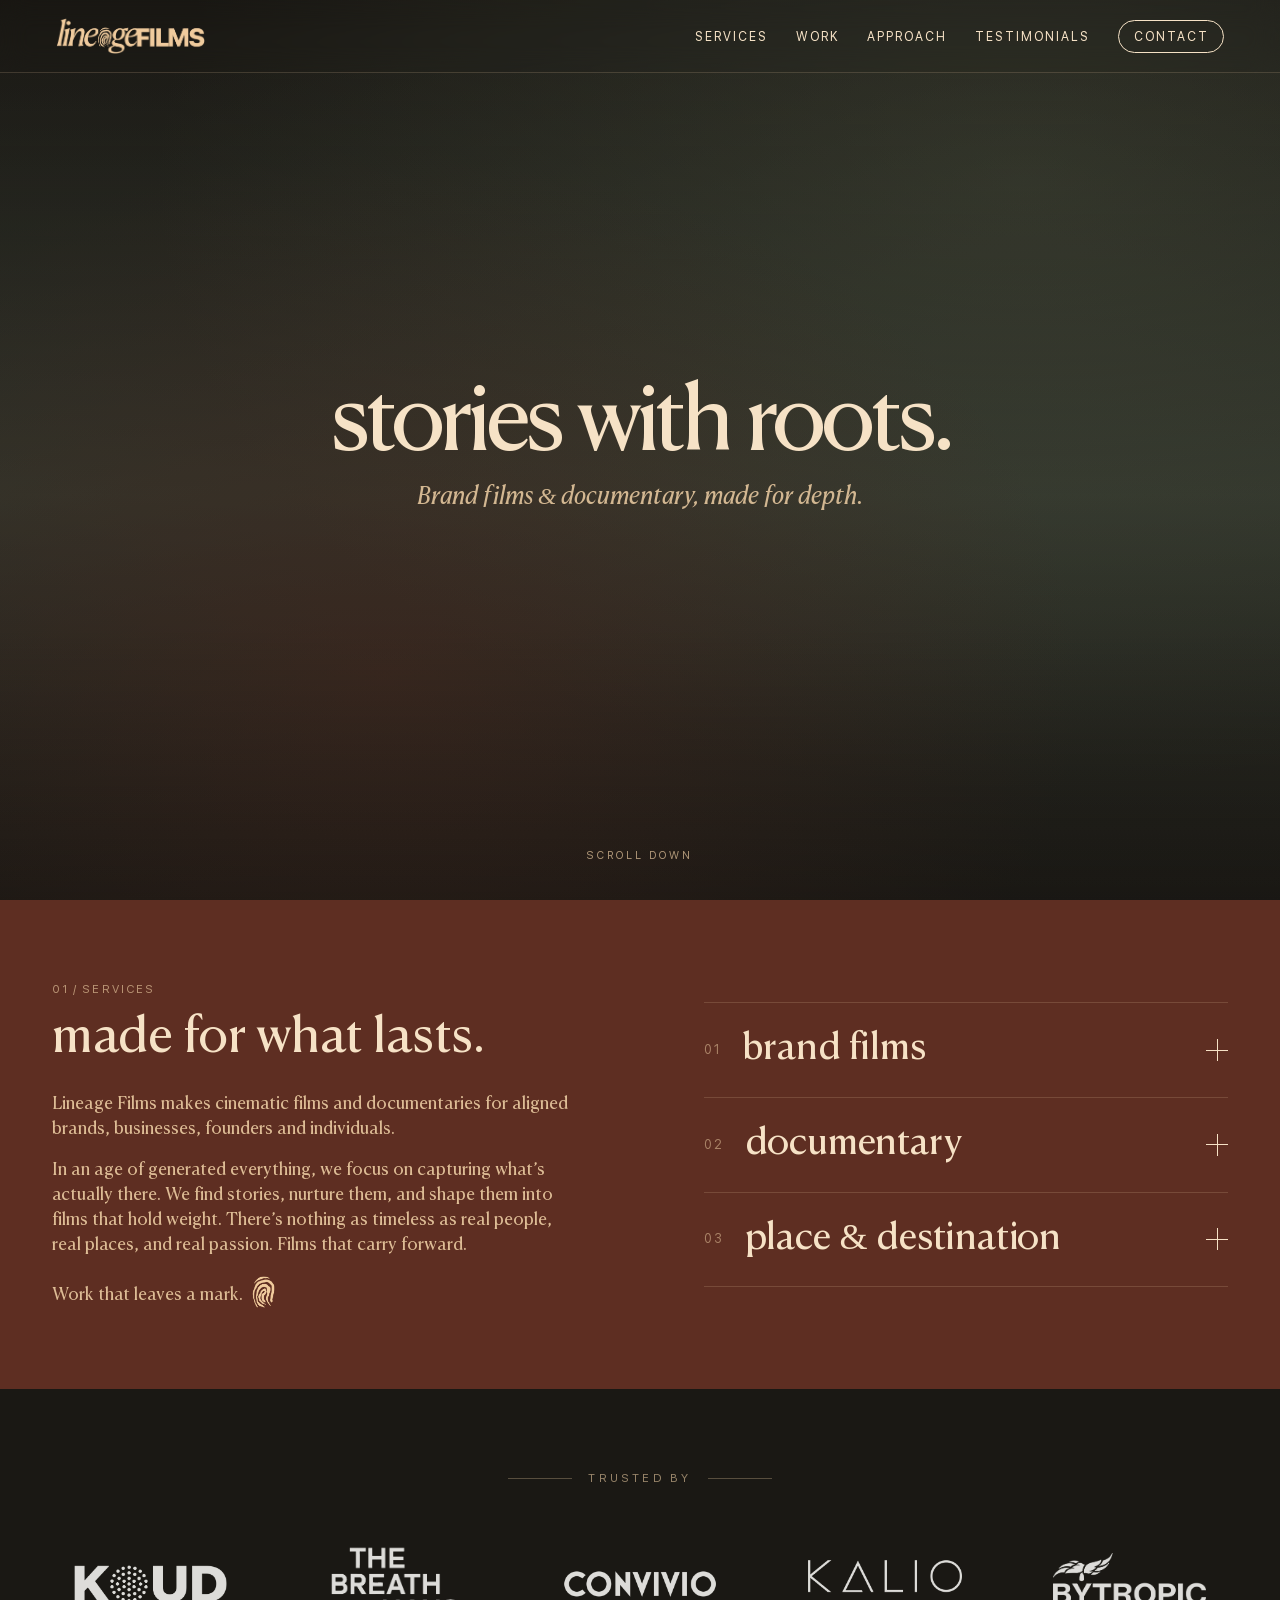
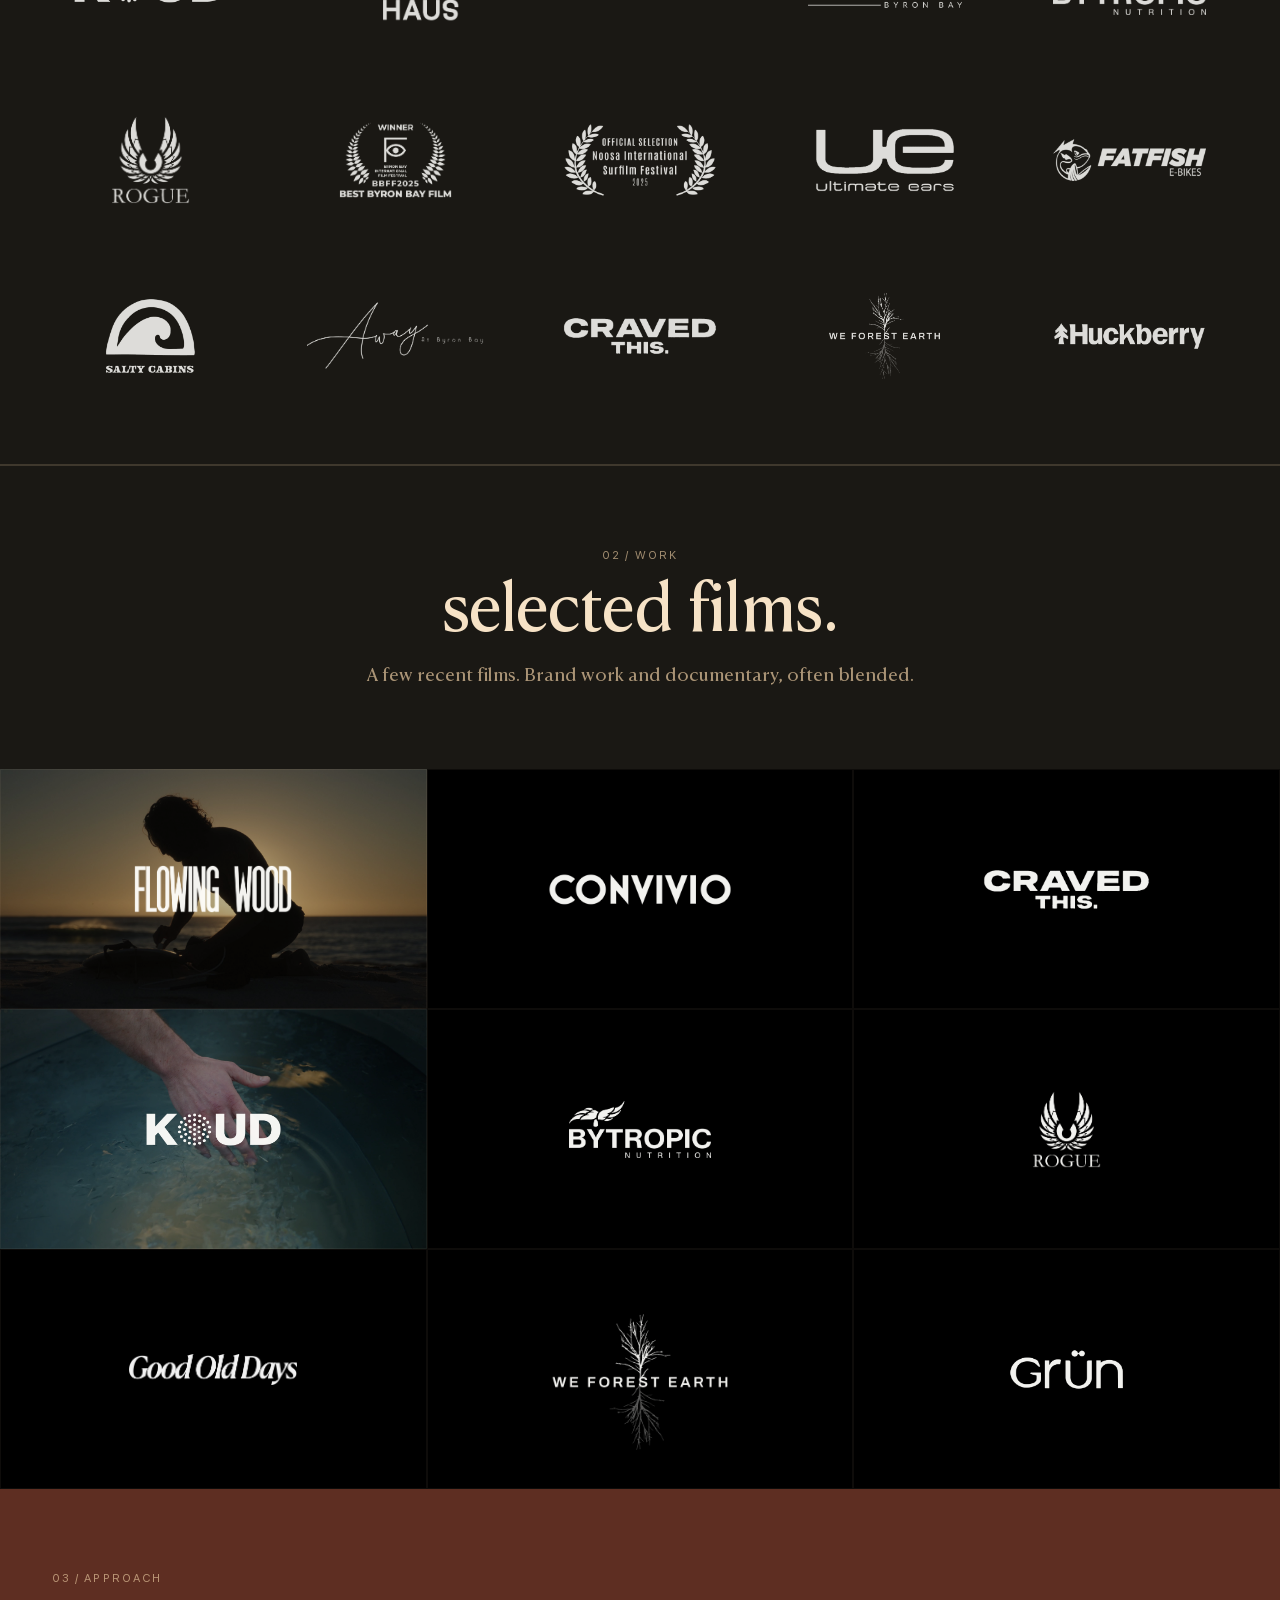
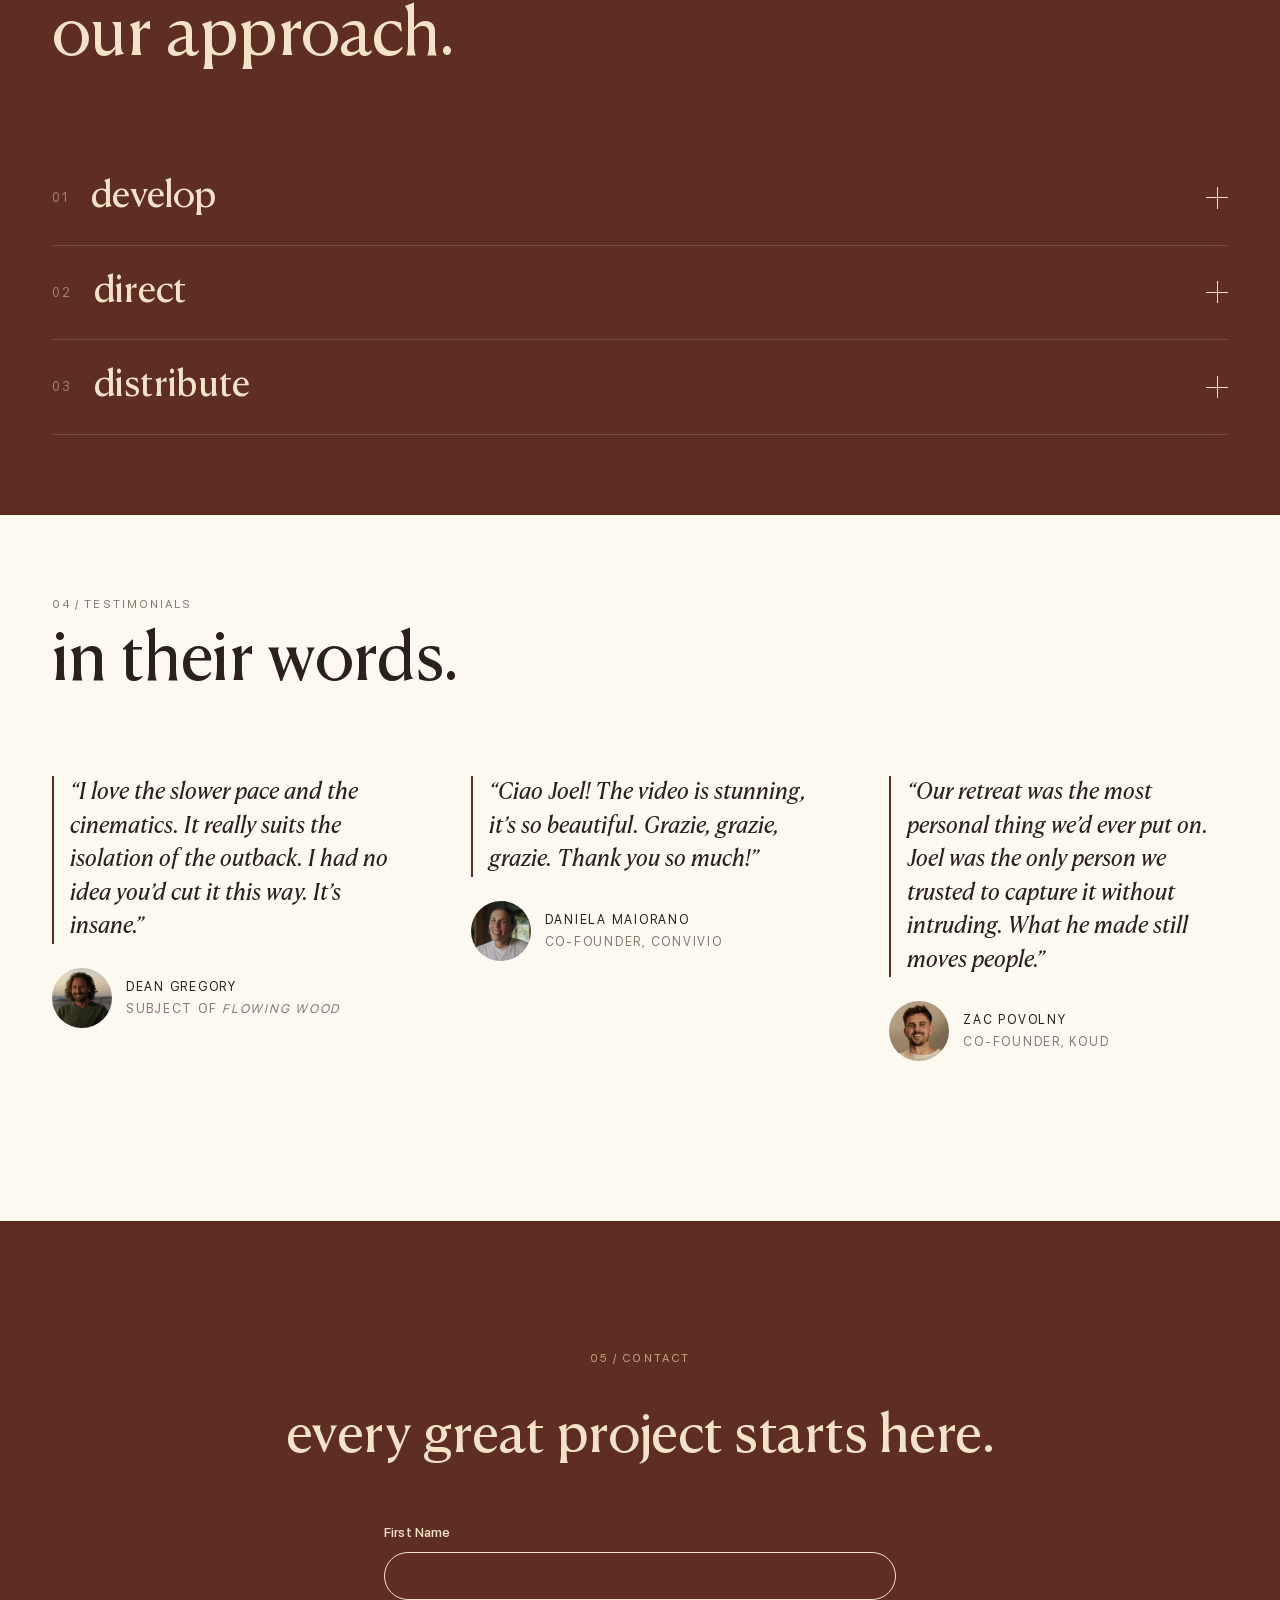
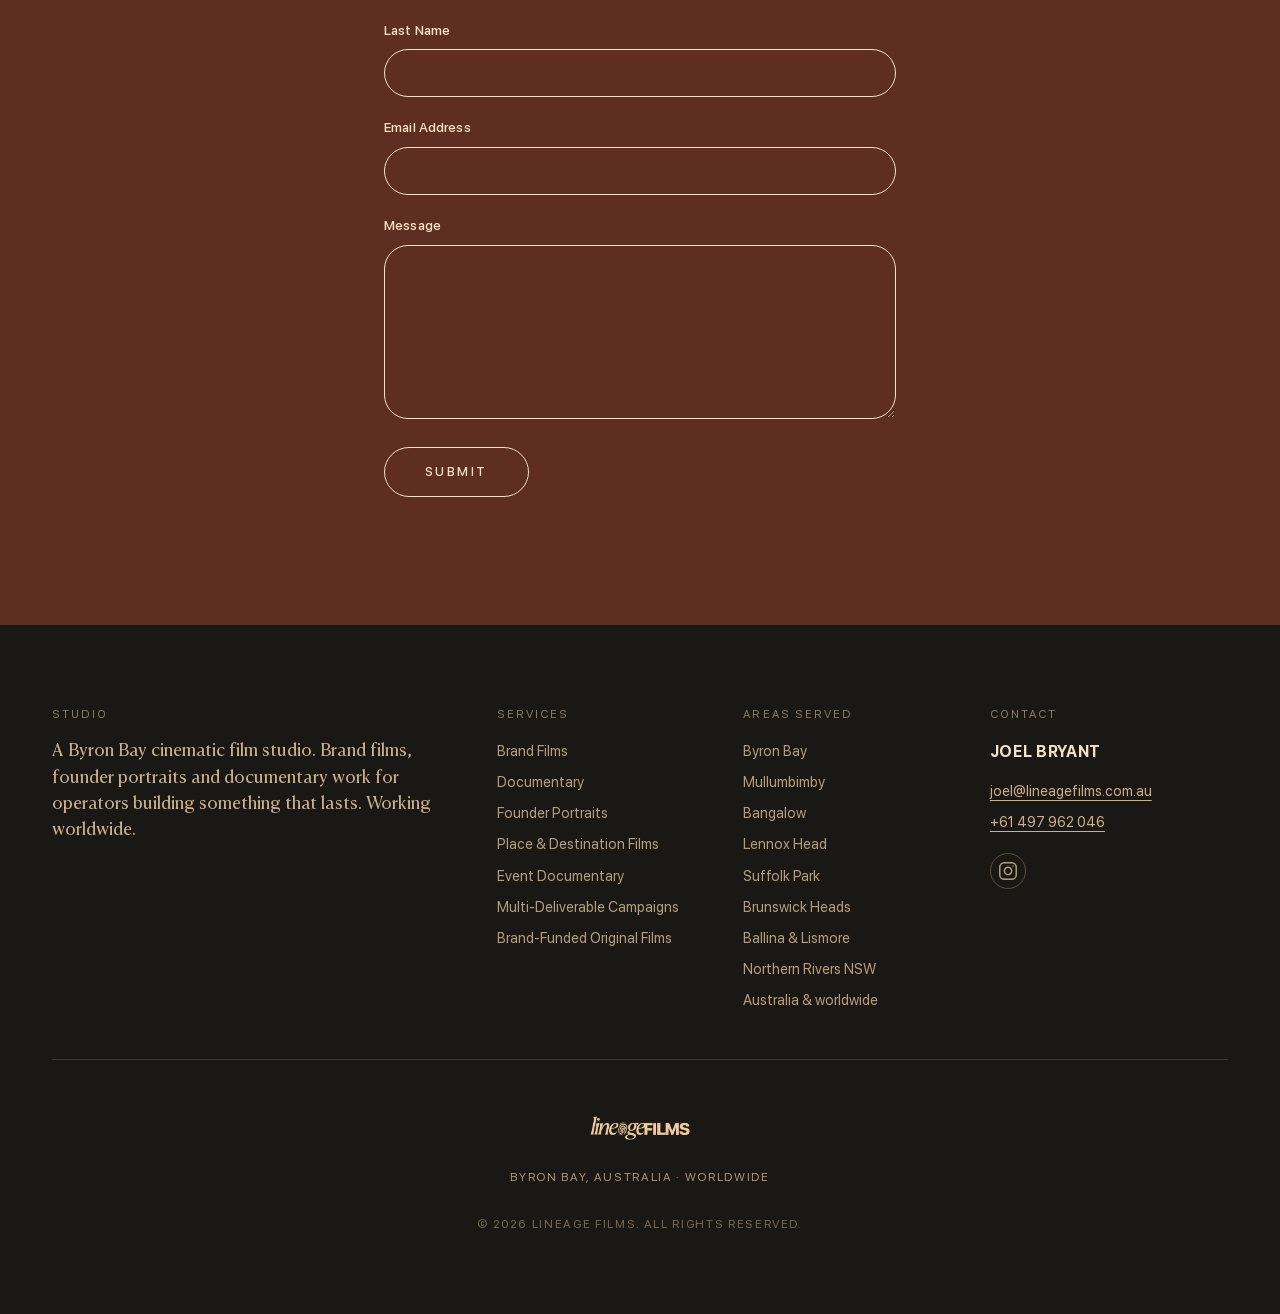
==== commit 64f0b407: "Swap homepage hero background video New reel: Vimeo 1195077840.  https://claude.ai/code/session_015E" ====
--- a/index.html
+++ b/index.html
@@ -201,7 +201,7 @@
           <div class="hero__video-wrap">
             <iframe
               class="hero__video"
-              src="https://player.vimeo.com/video/1037171037?background=1&autoplay=1&loop=1&muted=1&autopause=0&controls=0&dnt=1"
+              src="https://player.vimeo.com/video/1195077840?background=1&autoplay=1&loop=1&muted=1&autopause=0&controls=0&dnt=1"
               title="Lineage Films reel"
               frameborder="0"
               allow="autoplay; fullscreen; picture-in-picture"
--- a/css/styles.css
+++ b/css/styles.css
@@ -77,8 +77,8 @@
 :root {
   /* Brand palette — sampled from logo, see README */
   --heartwood: #5e2e22; /* primary warm — CTA, brand signature surface */
-  --tallow:    #e8c9a0; /* primary light — text on dark, the mark */
-  --parchment: #f3eada; /* page surface — light sections */
+  --tallow:    #f6e2c6; /* primary light — text on dark, the mark */
+  --parchment: #fdf9f1; /* page surface — light sections */
   --loam:      #1a1814; /* deep — hero, footer, near-black with brown undertone */
   --bracken:   #3d4438; /* forest — Approach, Services, warmer than blue-green */
   --moss:      #6f7a5e; /* accent — hover, supporting graphics */
@@ -1067,8 +1067,8 @@
 }
 
 .testimonial__avatar {
-  width: 3rem;
-  height: 3rem;
+  width: 3.75rem;
+  height: 3.75rem;
   border-radius: 50%;
   object-fit: cover;
   flex-shrink: 0;
@@ -1995,5 +1995,5 @@
   #contact { order: 3; }
 
   /* Drop one logo so the grid stays an even count on mobile */
-  .trusted__hide-mobile { display: none; }
-}
+  .trusted__grid li.trusted__hide-mobile { display: none; }
+}
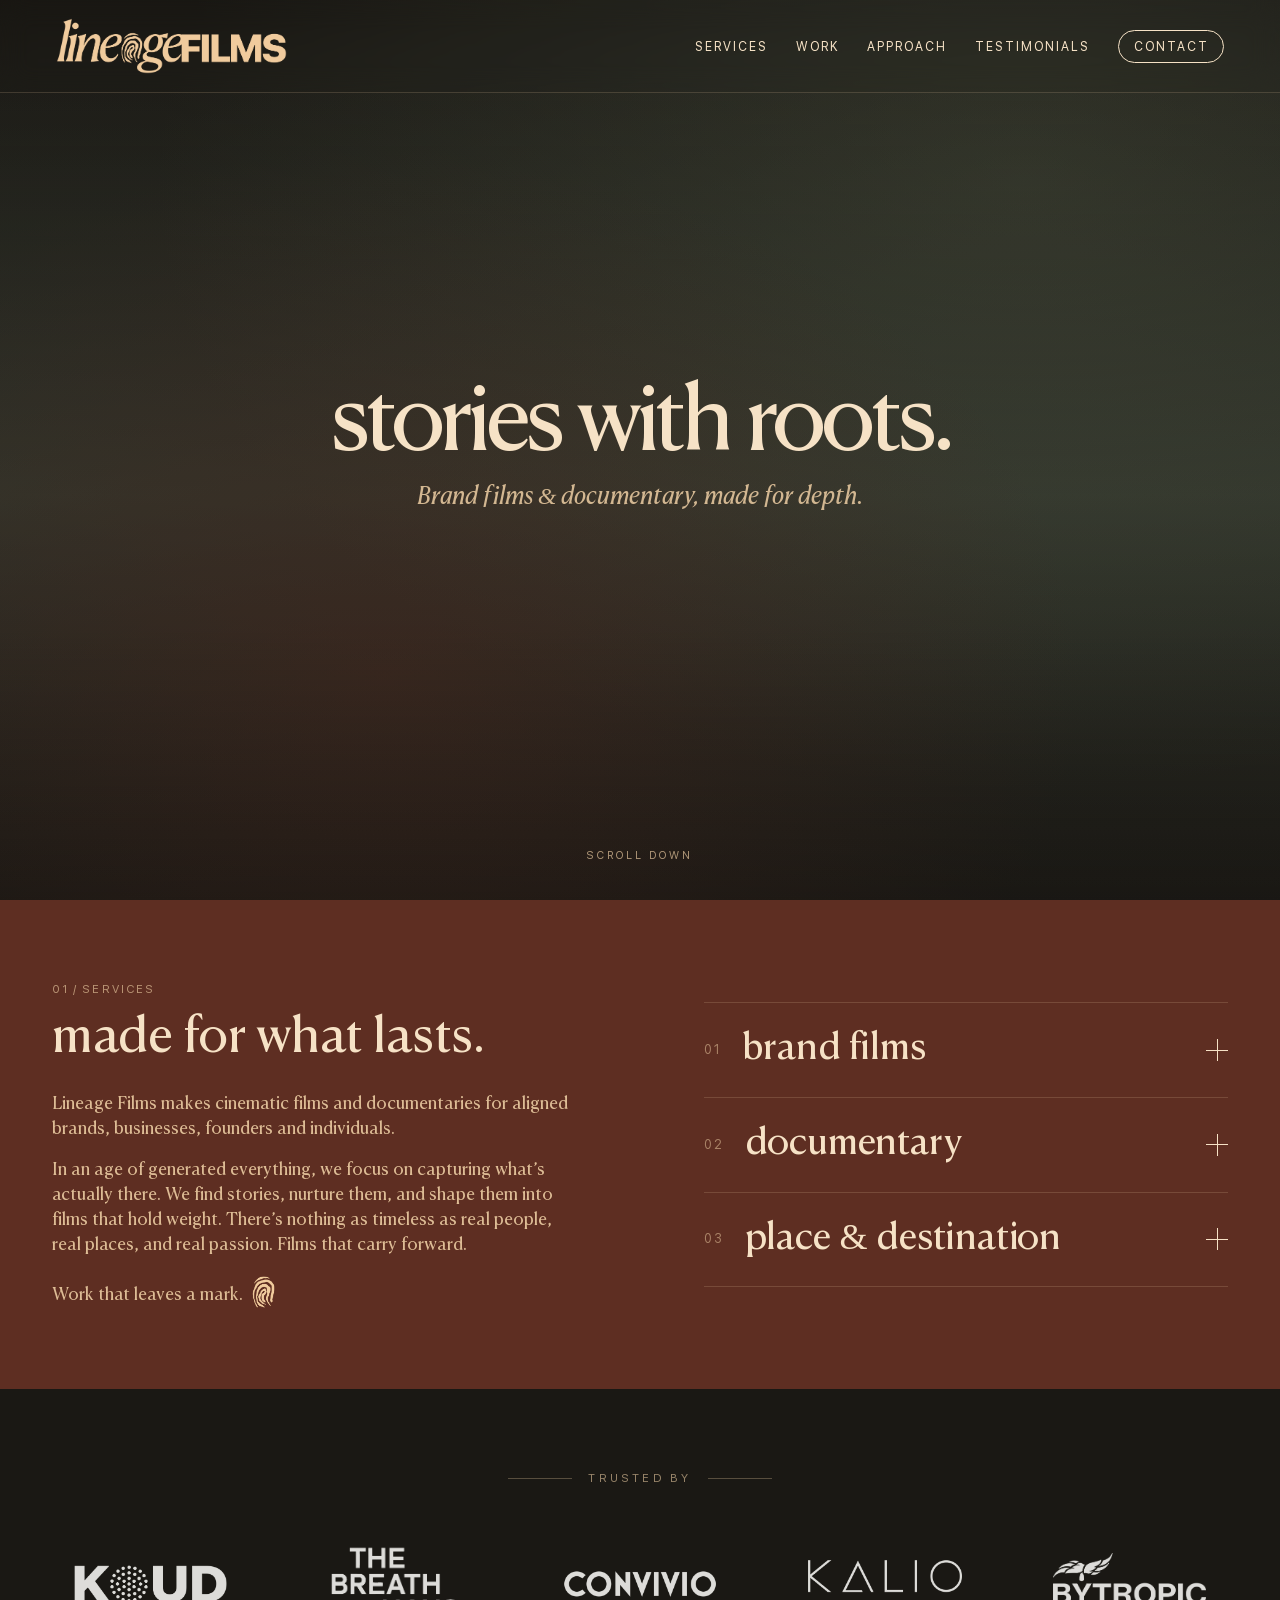
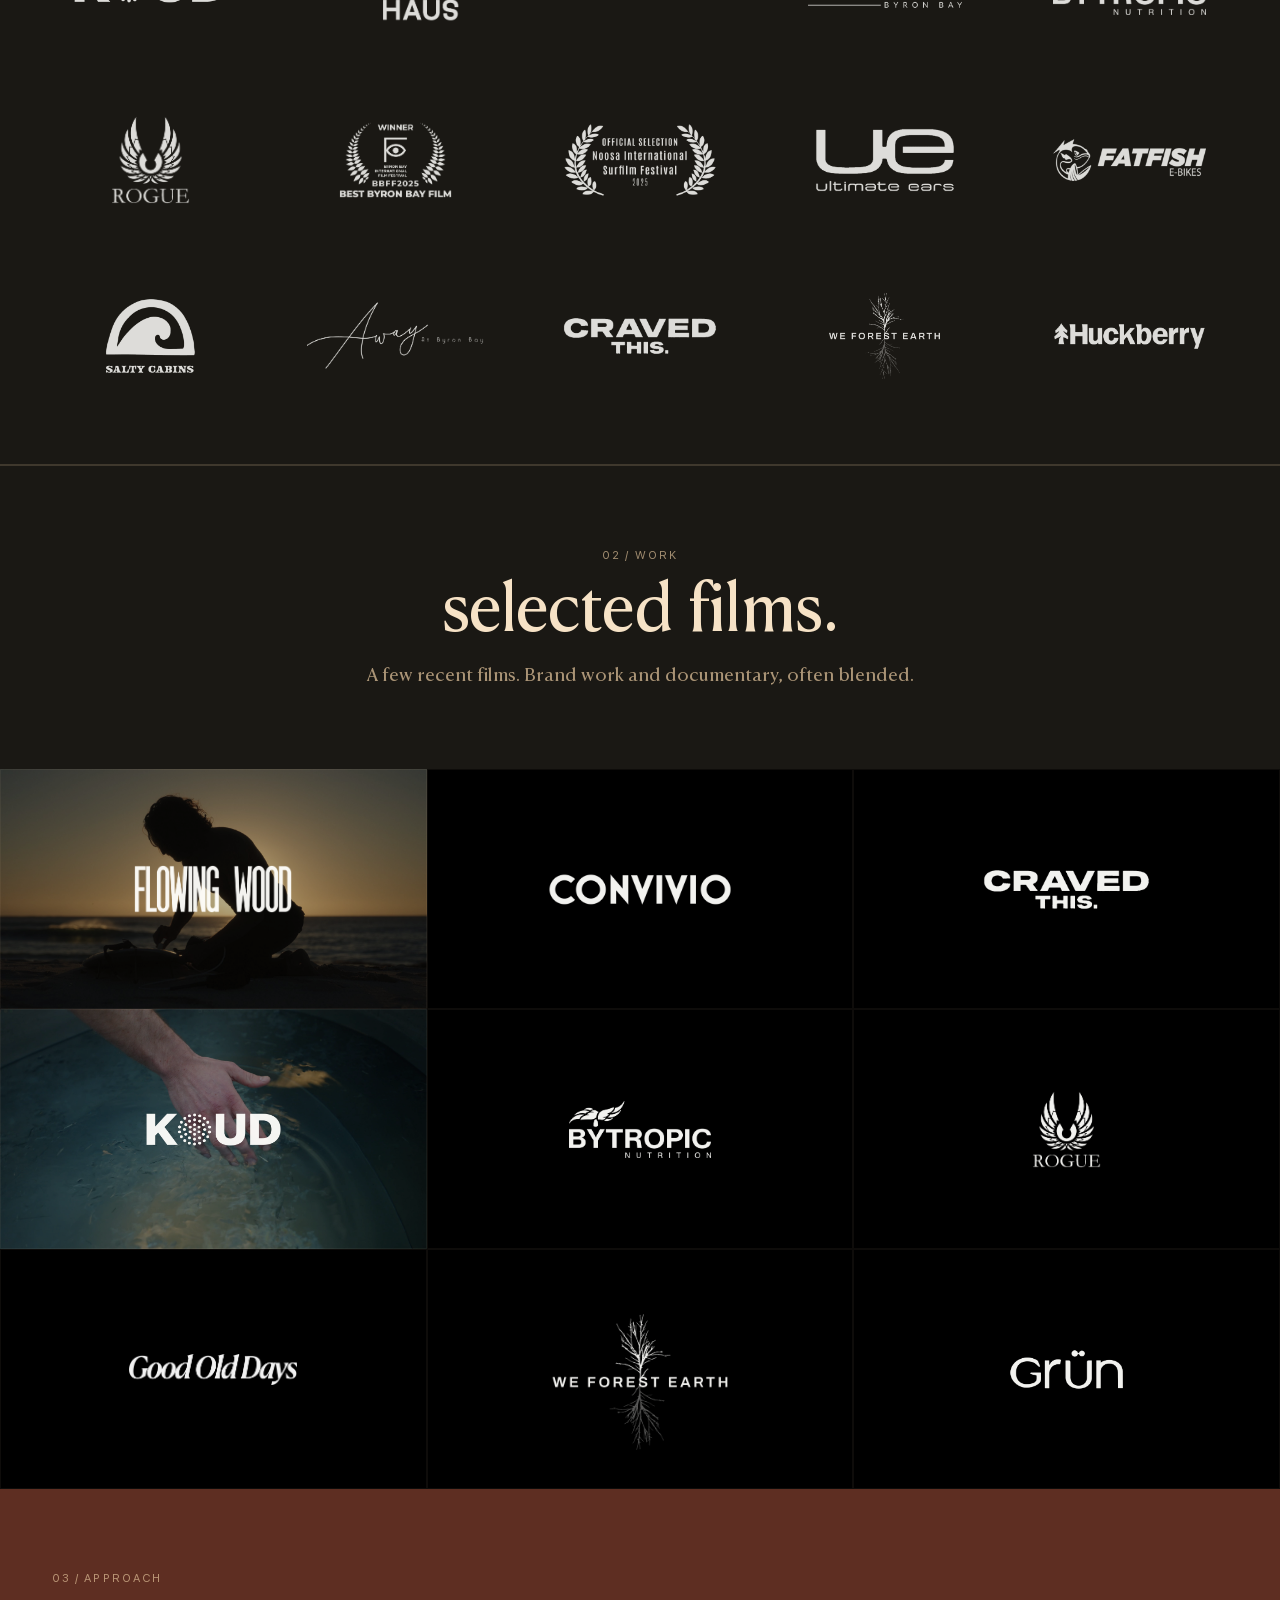
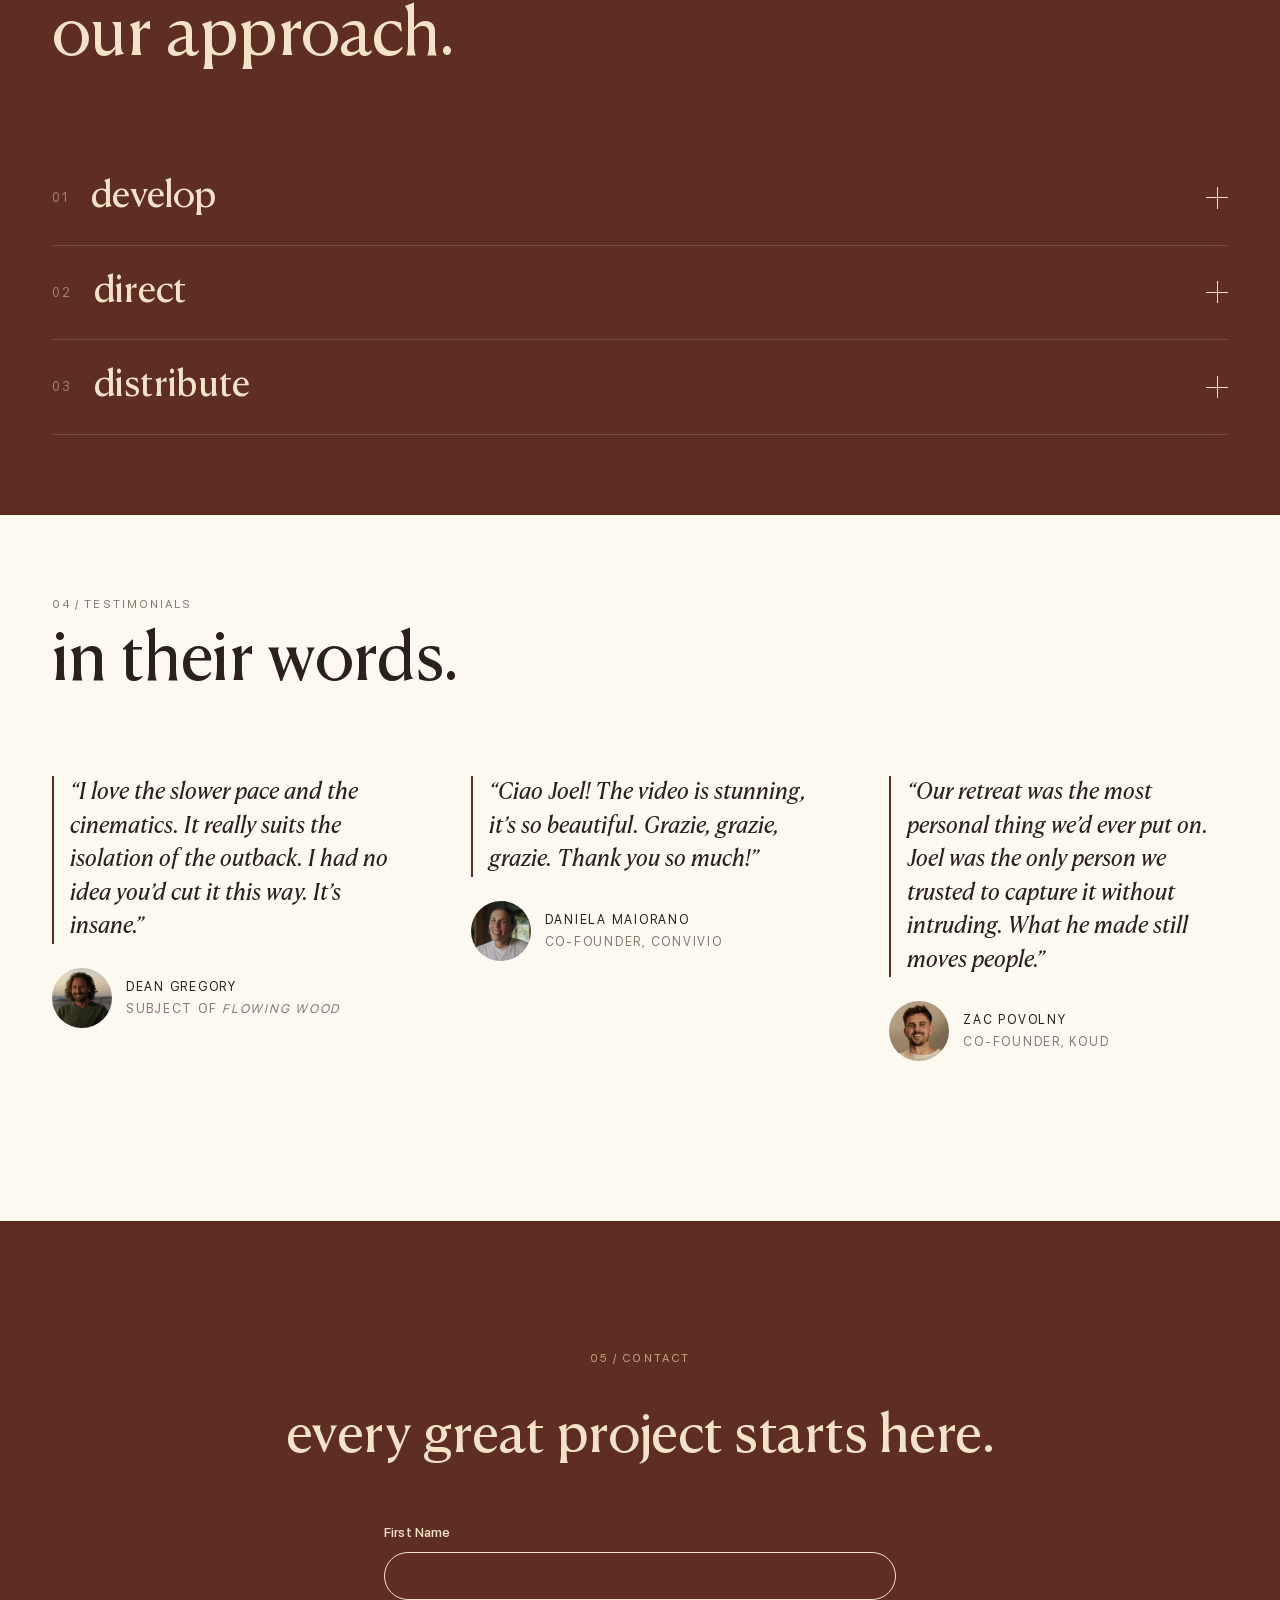
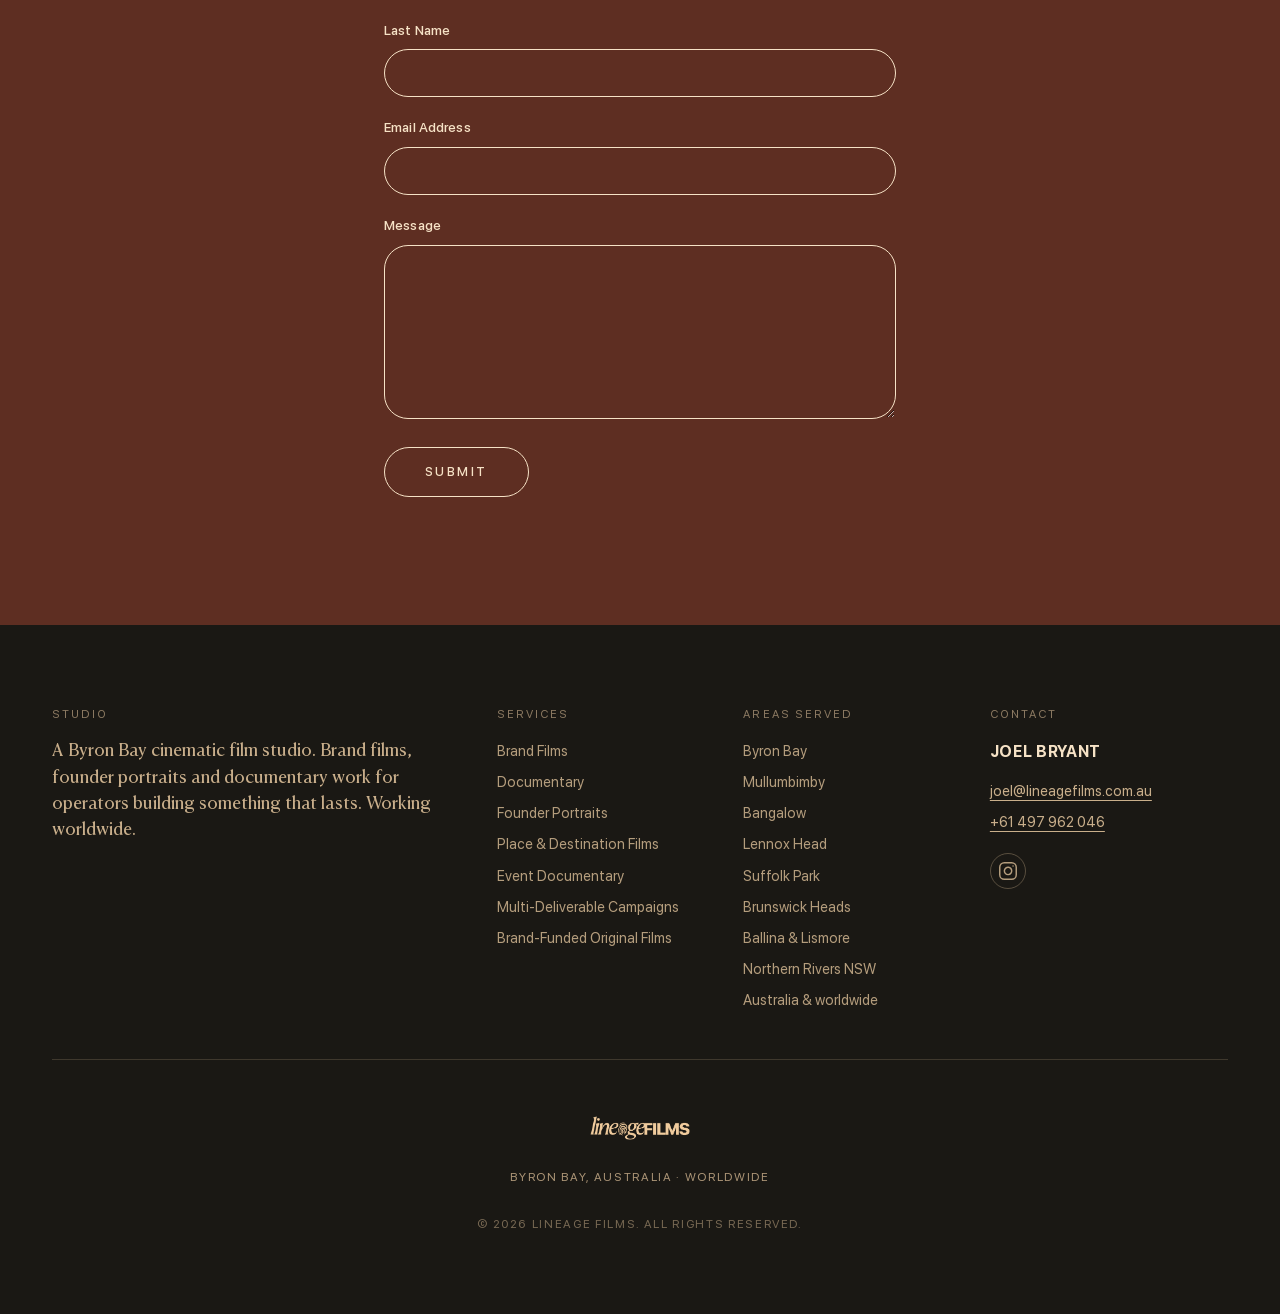
==== commit c038dcf9: "Use new Lineage script logo in the site header Swapped the header logo across the homepage and all p" ====
--- a/index.html
+++ b/index.html
@@ -56,7 +56,7 @@
             "name": "Lineage Films",
             "alternateName": ["Lineage", "Lineage Films Byron Bay"],
             "description": "Lineage Films is a Byron Bay cinematic film studio producing brand films, founder portraits and documentary work for regenerative, heritage and soulful operators. Serving Byron Bay, the Northern Rivers and clients worldwide.",
-            "image": "https://lineagefilms.com.au/public/Proper%20Logo.png",
+            "image": "https://lineagefilms.com.au/public/Lineage%20Script%20Logo.png",
             "logo": "https://lineagefilms.com.au/public/Logo%20Light.png",
             "url": "https://lineagefilms.com.au/",
             "email": "hello@lineagefilms.com.au",
--- a/css/styles.css
+++ b/css/styles.css
@@ -331,13 +331,13 @@
 }
 
 .site-header__logo img {
-  height: 1.75rem;
+  height: 2.75rem;
   width: auto;
   display: block;
 }
 
 @media (min-width: 48rem) {
-  .site-header__logo img { height: 2.25rem; }
+  .site-header__logo img { height: 3.5rem; }
 }
 
 .site-nav ul {
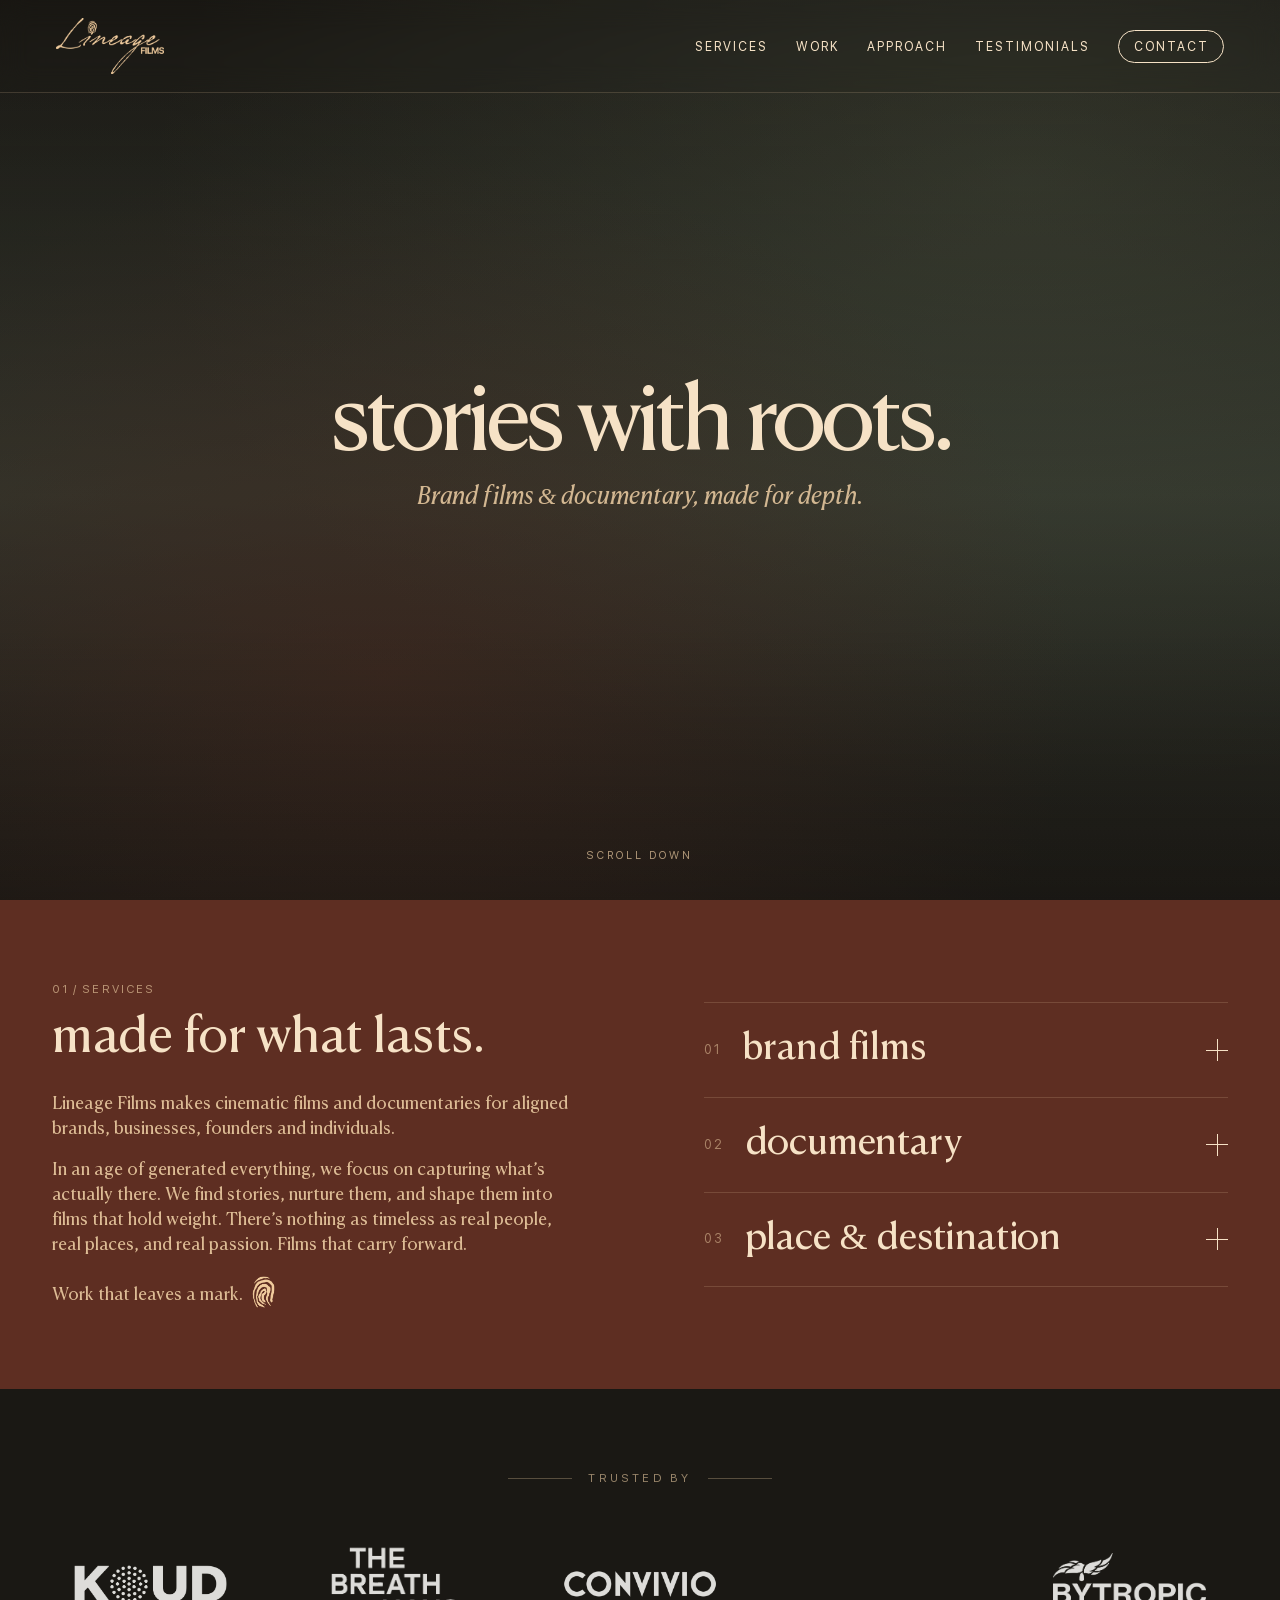
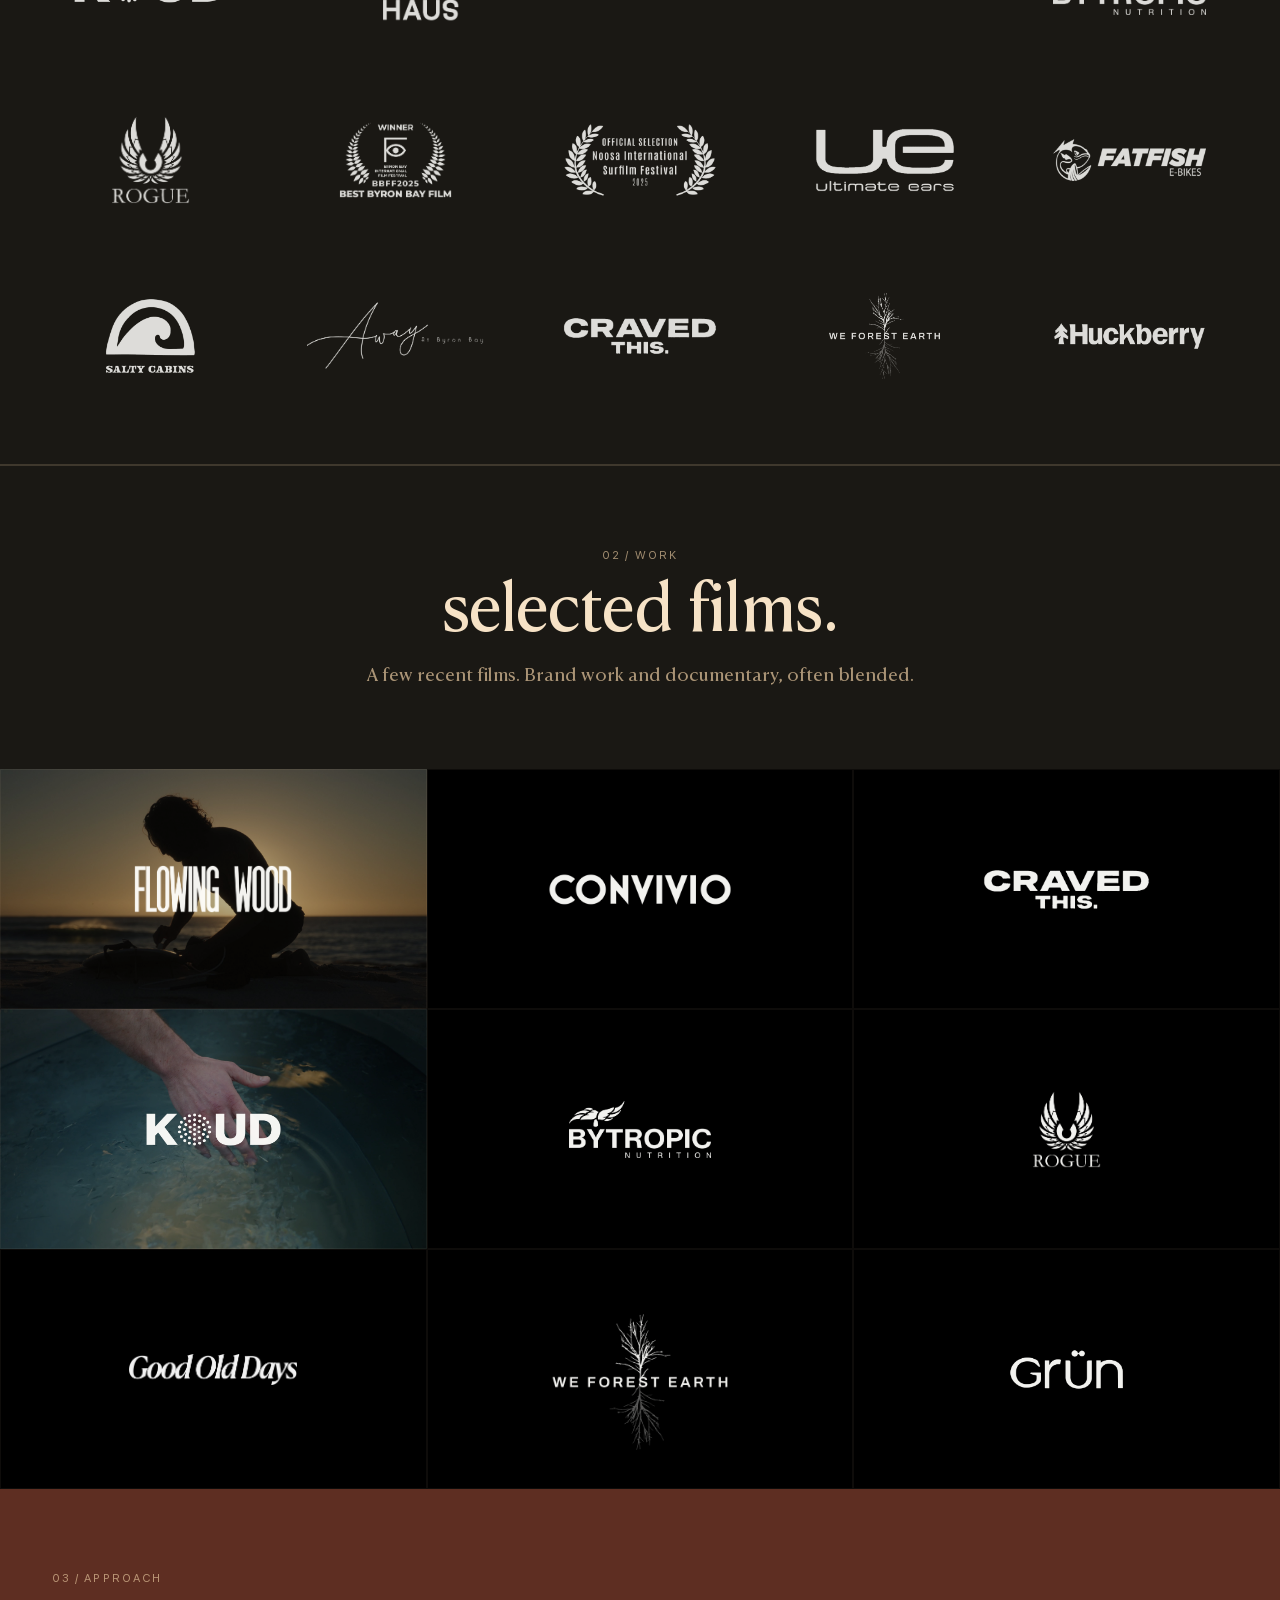
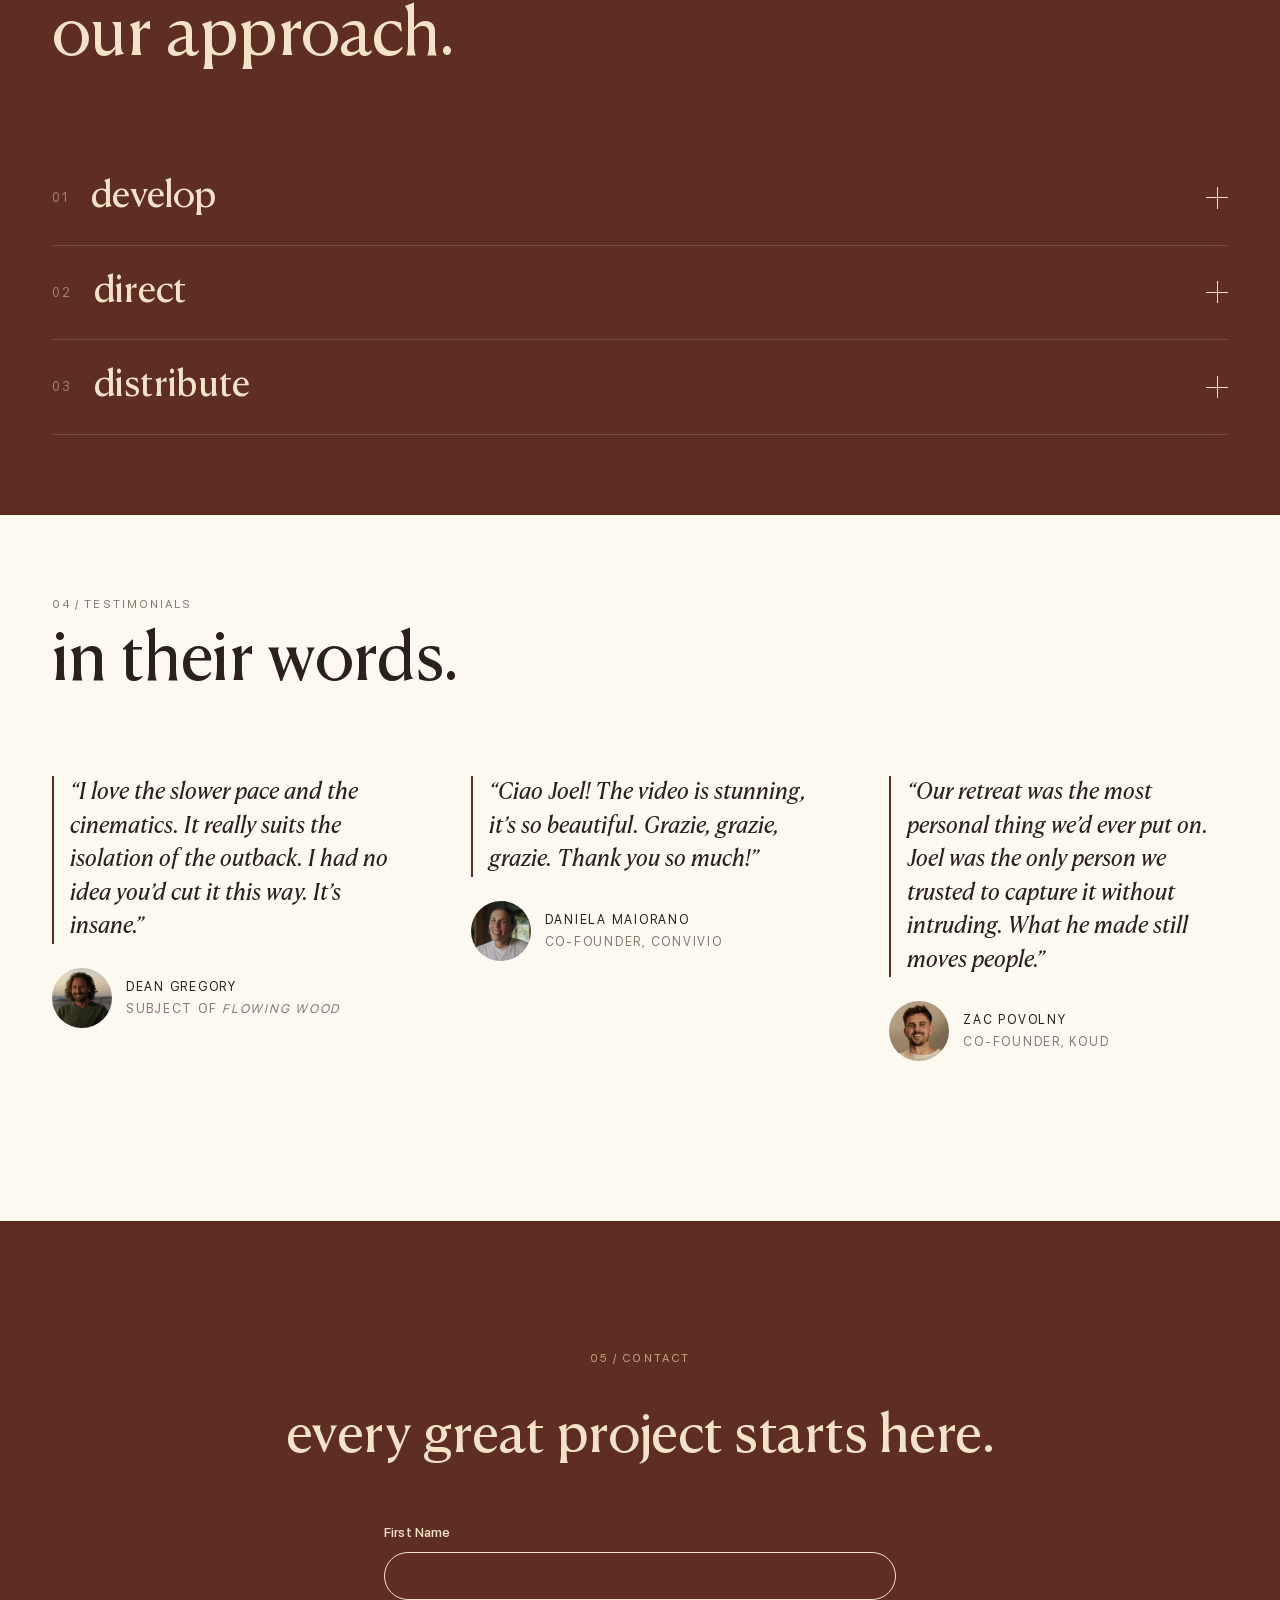
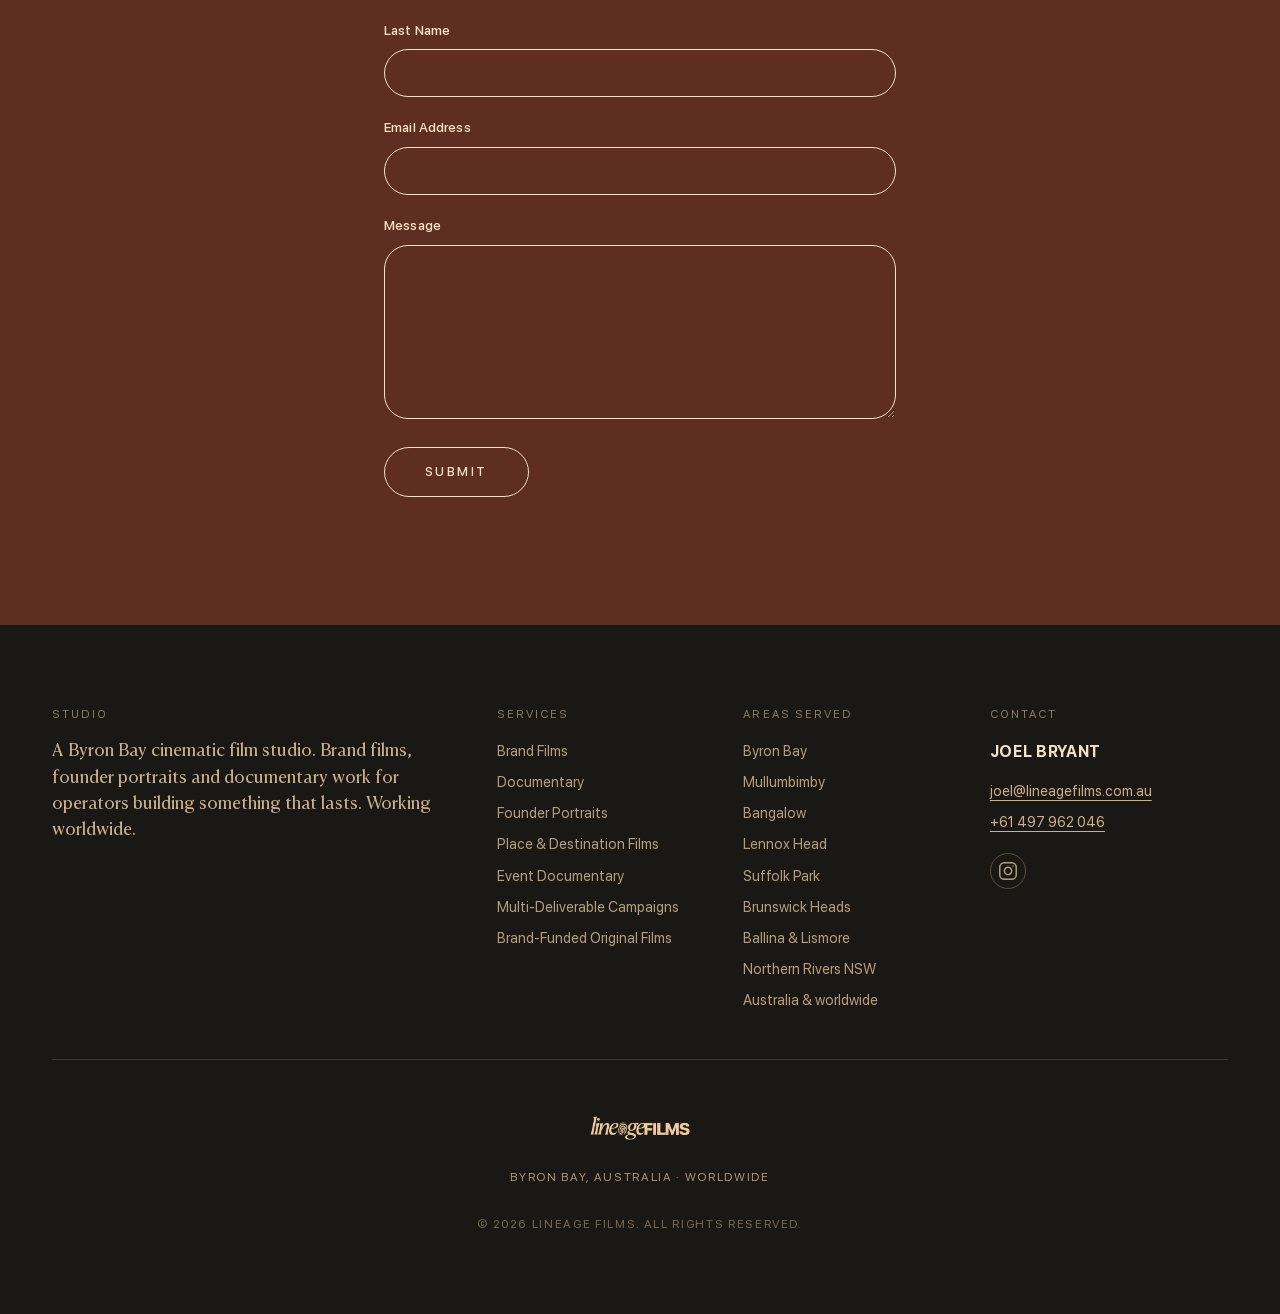
==== commit 7d06beec: "Fix homepage header logo swap The previous pass replaced the JSON-LD image URL instead of the header" ====
--- a/index.html
+++ b/index.html
@@ -56,7 +56,7 @@
             "name": "Lineage Films",
             "alternateName": ["Lineage", "Lineage Films Byron Bay"],
             "description": "Lineage Films is a Byron Bay cinematic film studio producing brand films, founder portraits and documentary work for regenerative, heritage and soulful operators. Serving Byron Bay, the Northern Rivers and clients worldwide.",
-            "image": "https://lineagefilms.com.au/public/Lineage%20Script%20Logo.png",
+            "image": "https://lineagefilms.com.au/public/Proper%20Logo.png",
             "logo": "https://lineagefilms.com.au/public/Logo%20Light.png",
             "url": "https://lineagefilms.com.au/",
             "email": "hello@lineagefilms.com.au",
@@ -160,7 +160,7 @@
     <header class="site-header" data-header>
       <a href="#top" class="site-header__logo" aria-label="Lineage Films — home">
         <img
-          src="/public/Proper%20Logo.png"
+          src="/public/Lineage%20Script%20Logo.png"
           alt="Lineage Films"
         />
       </a>
